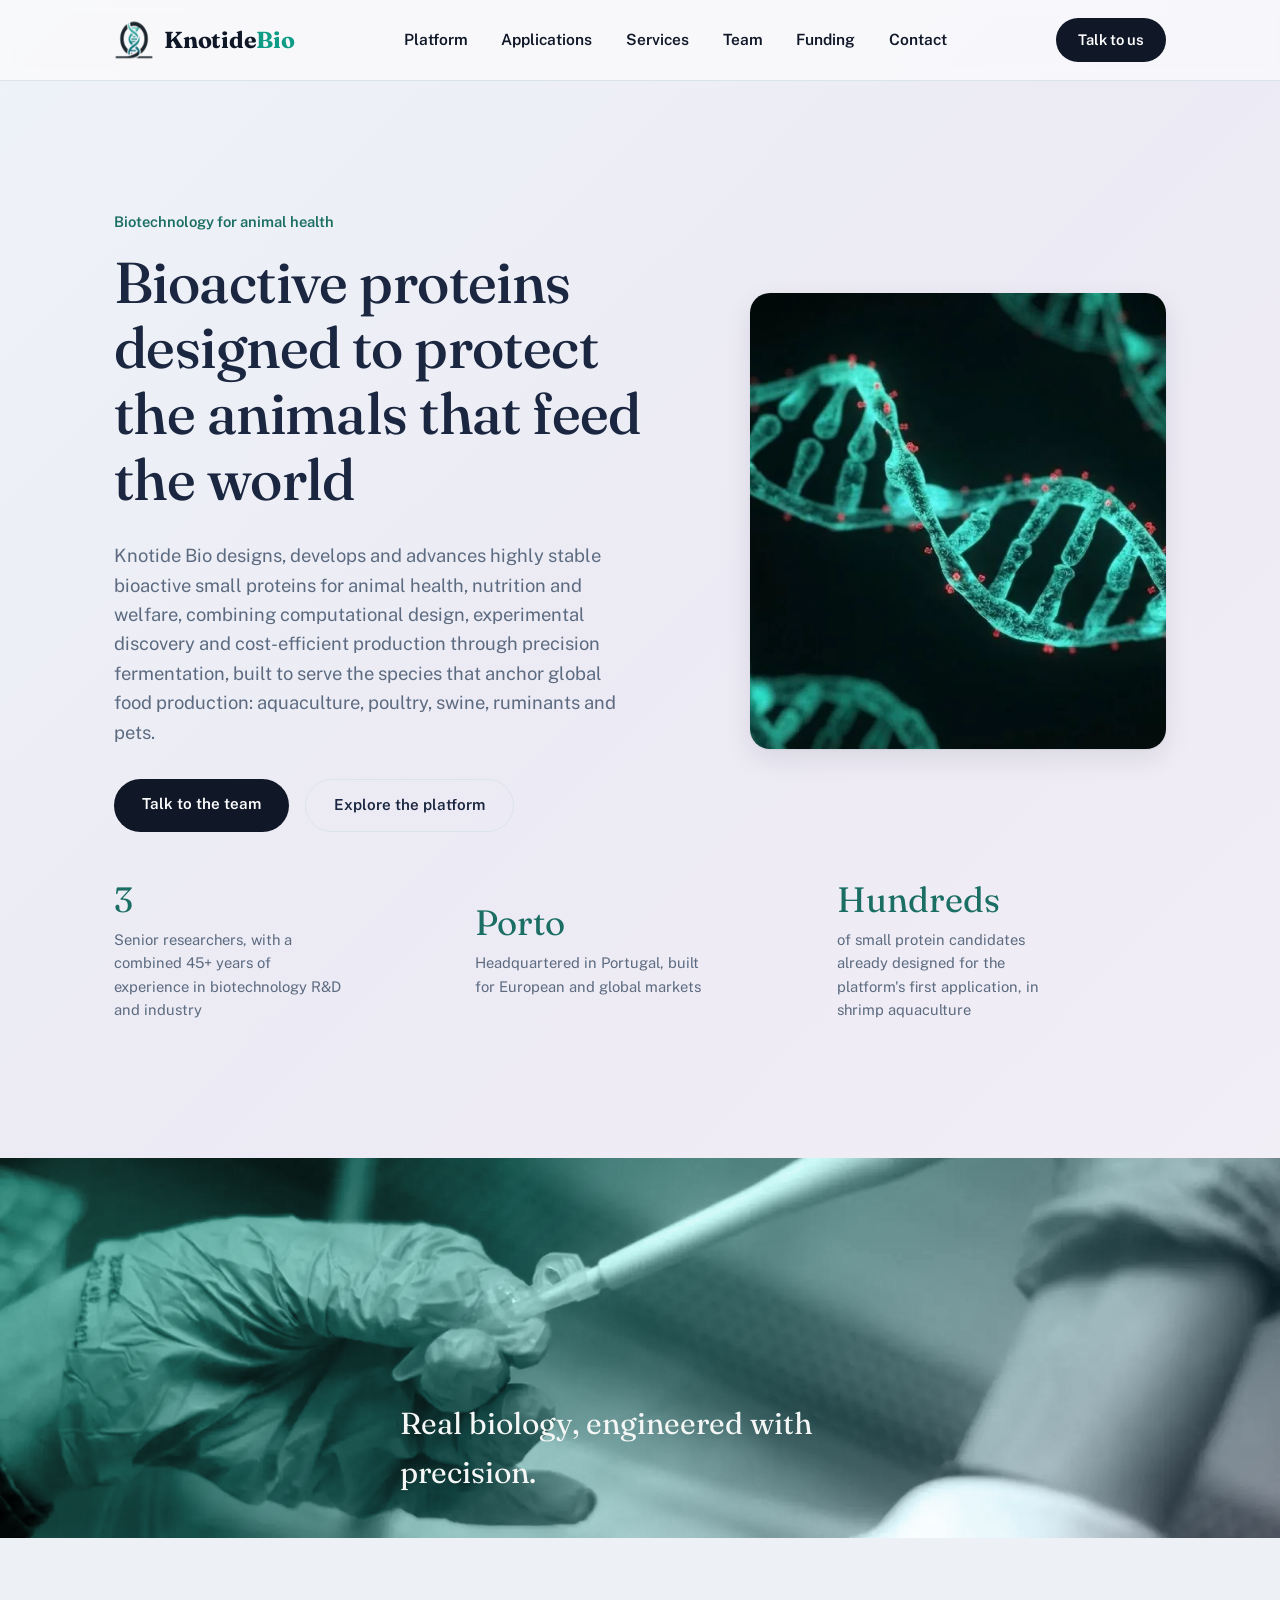
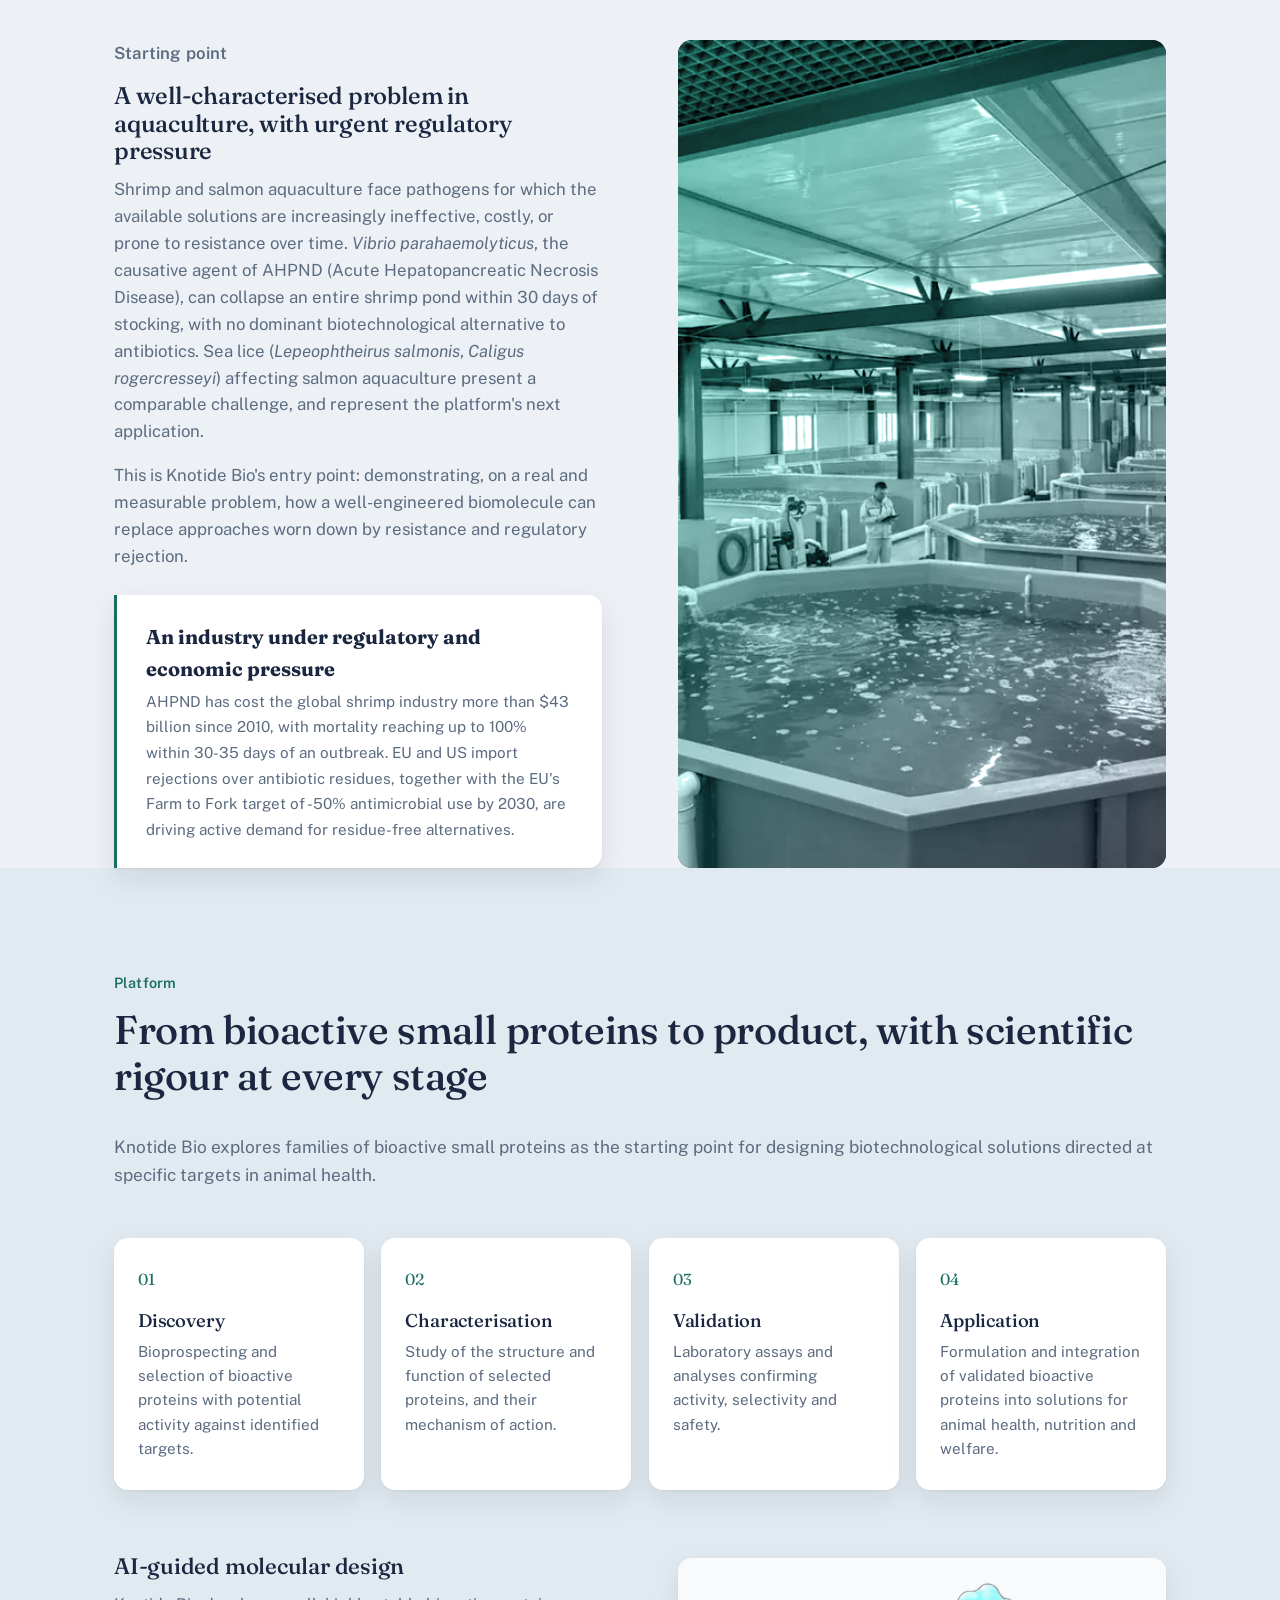
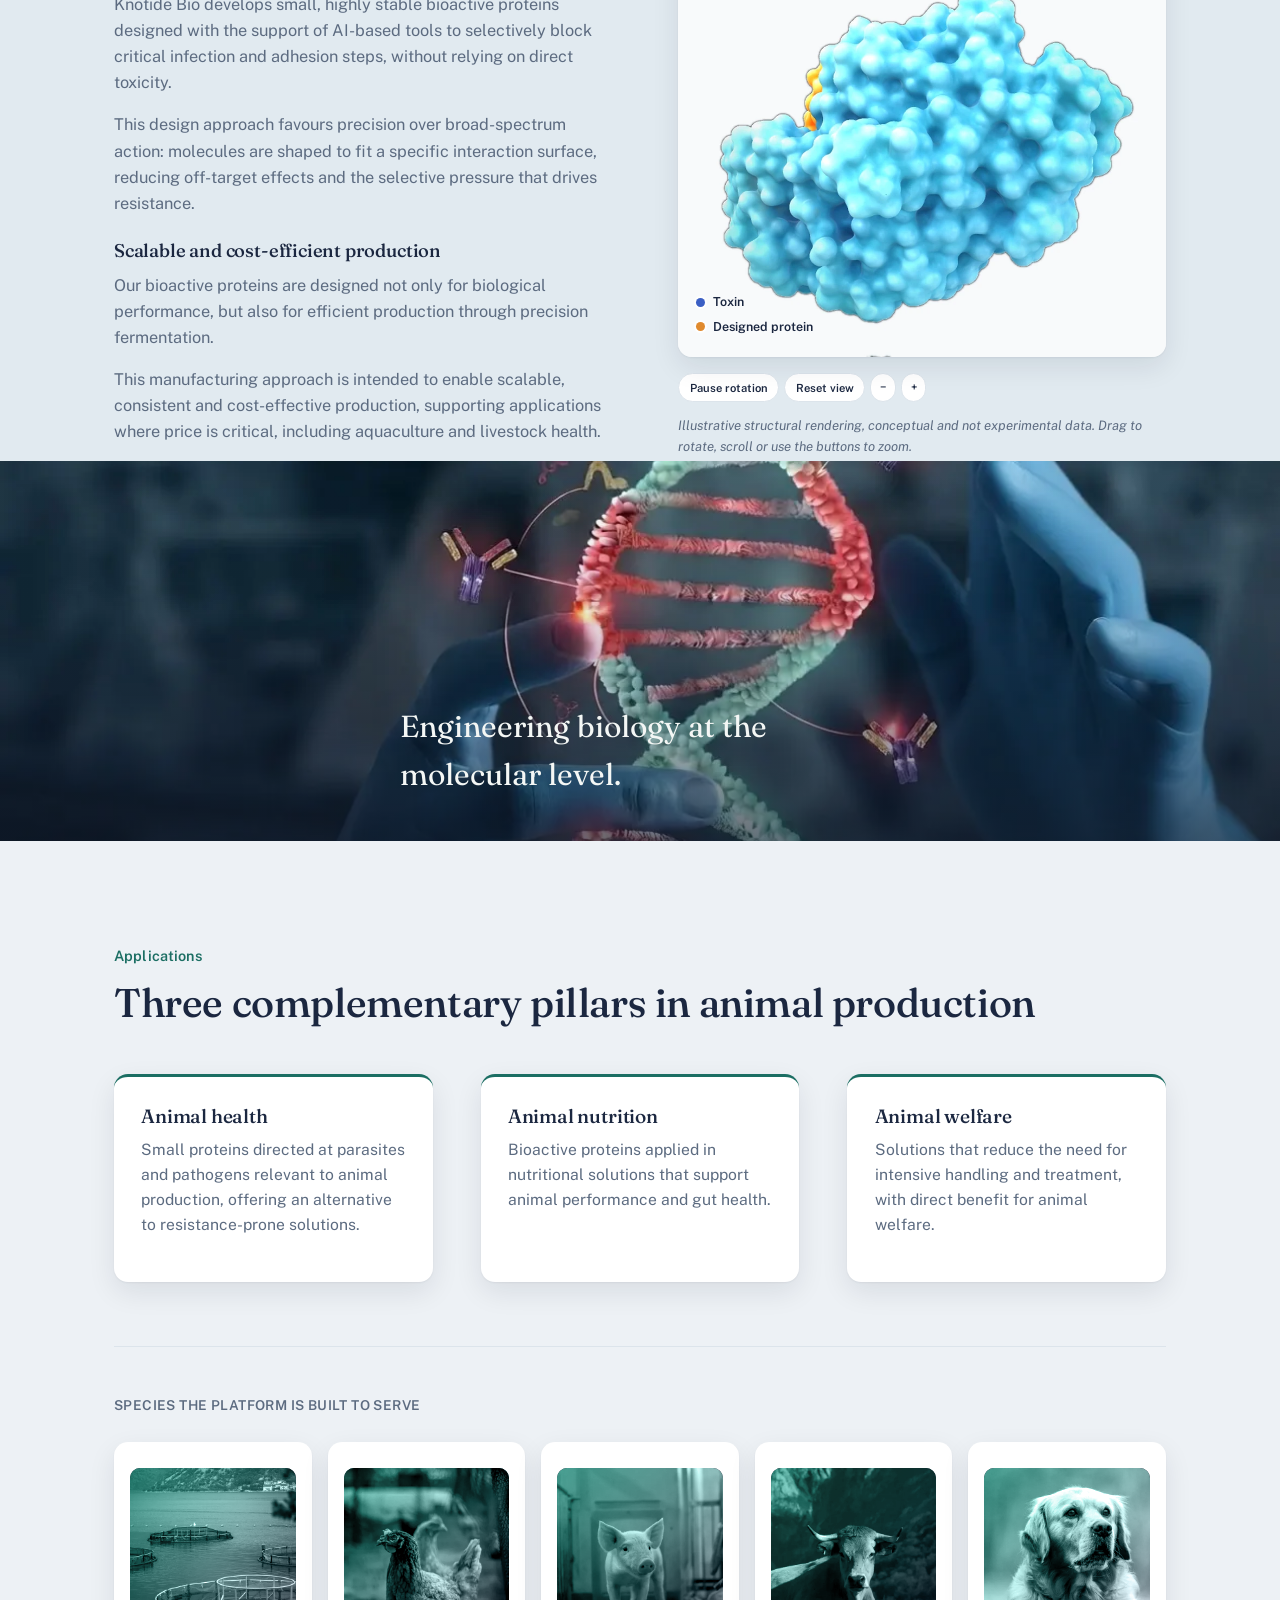
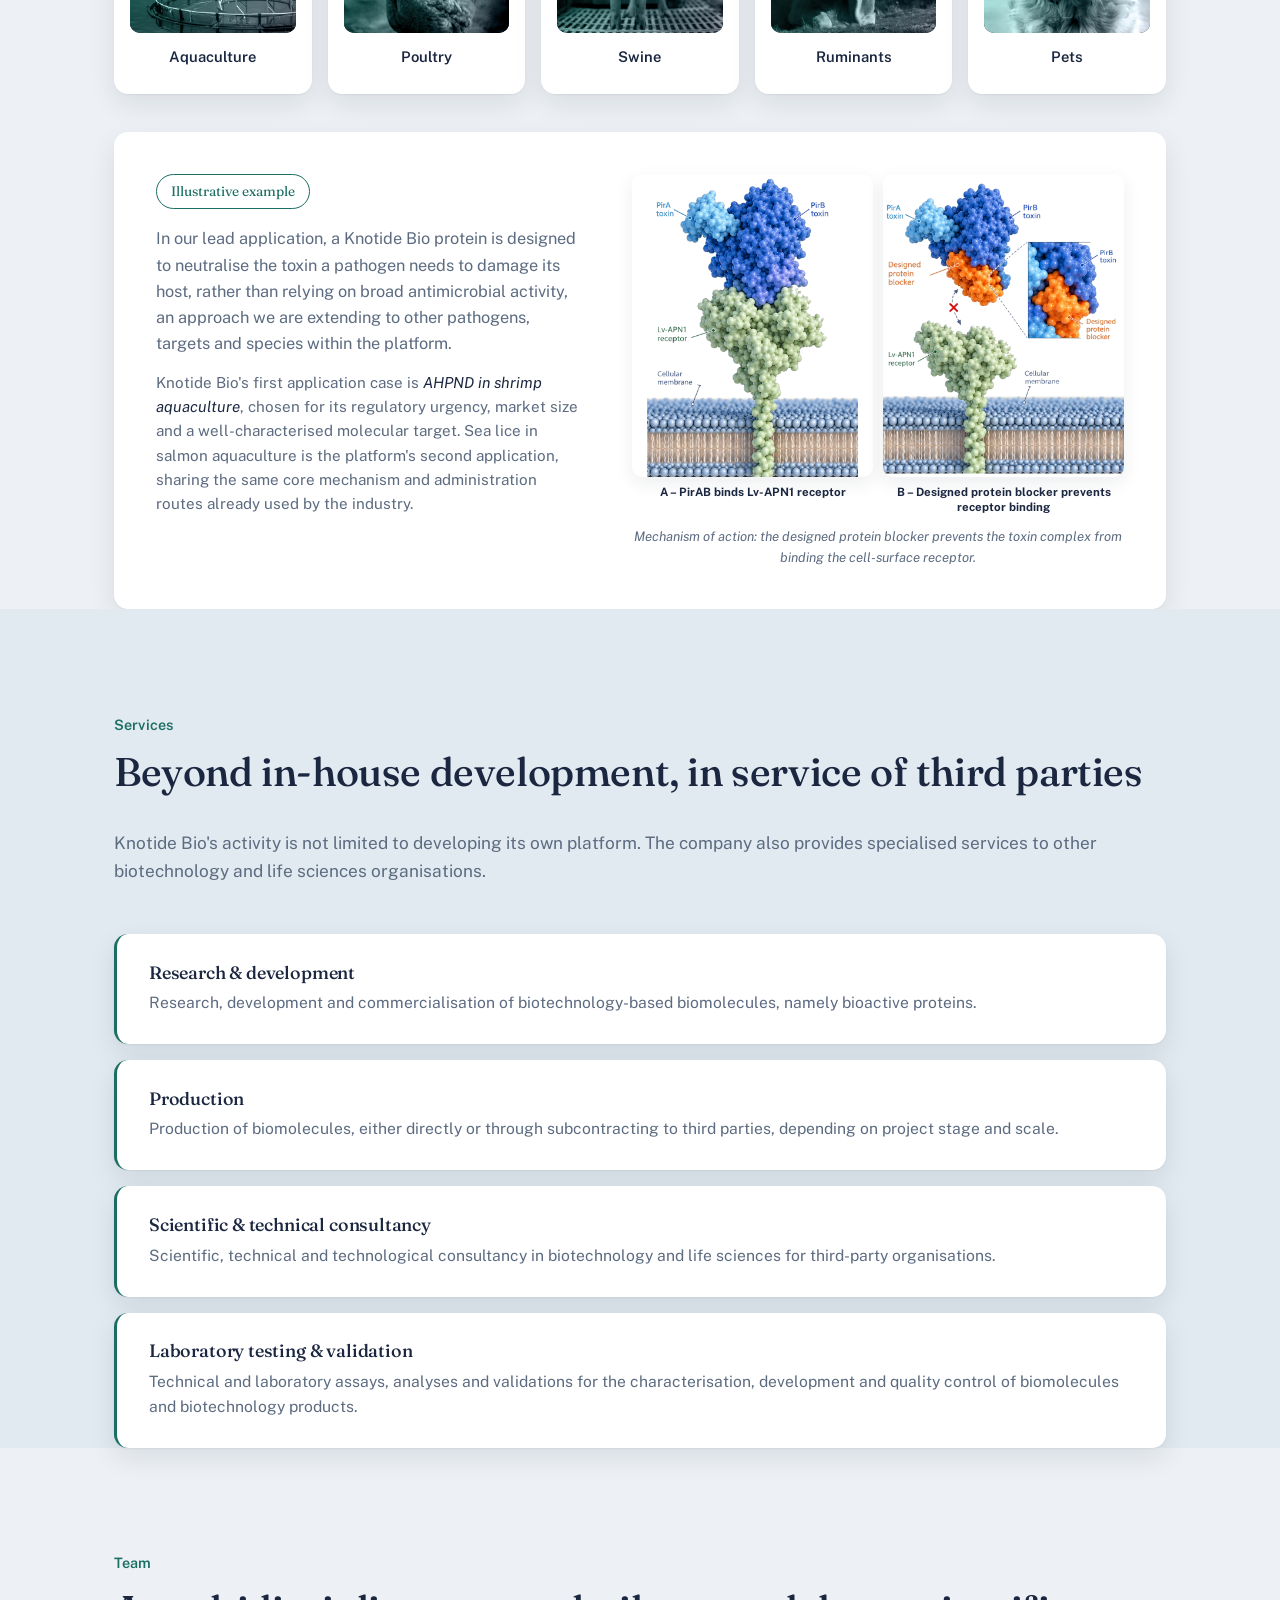
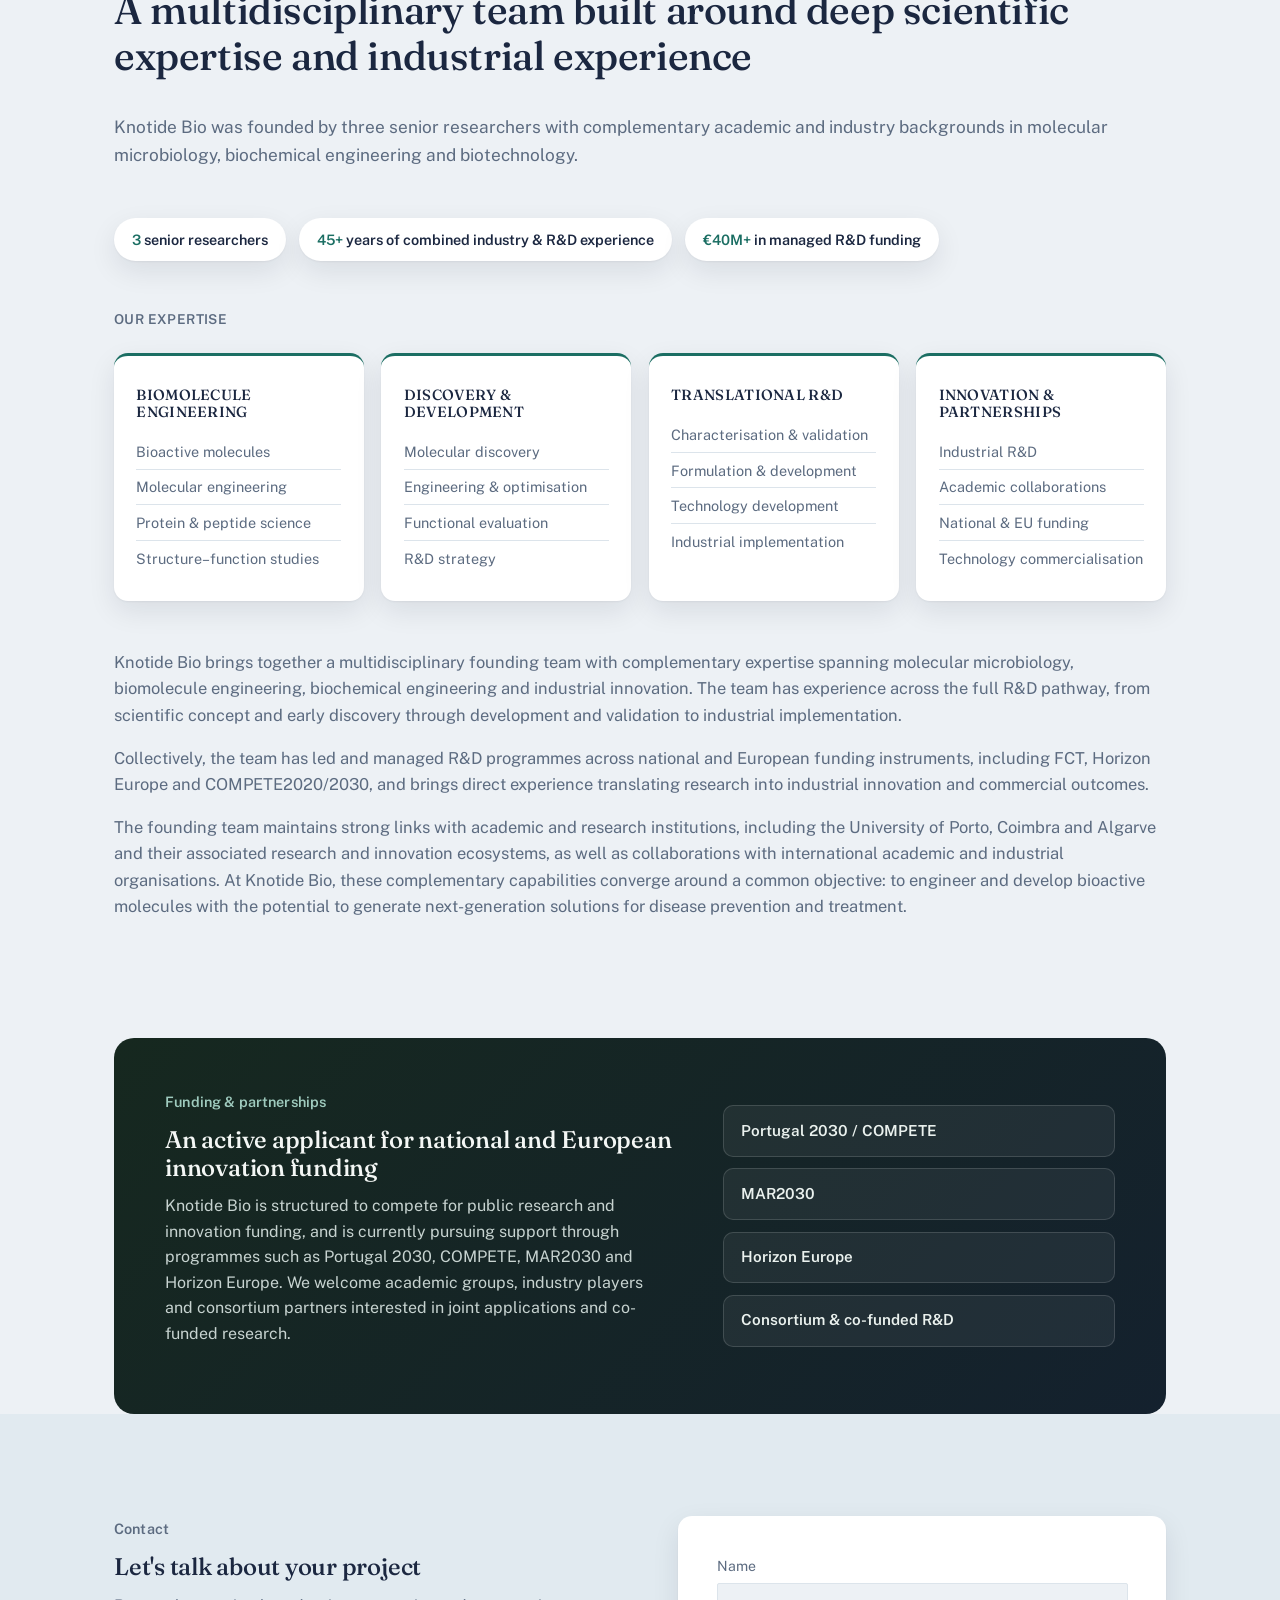
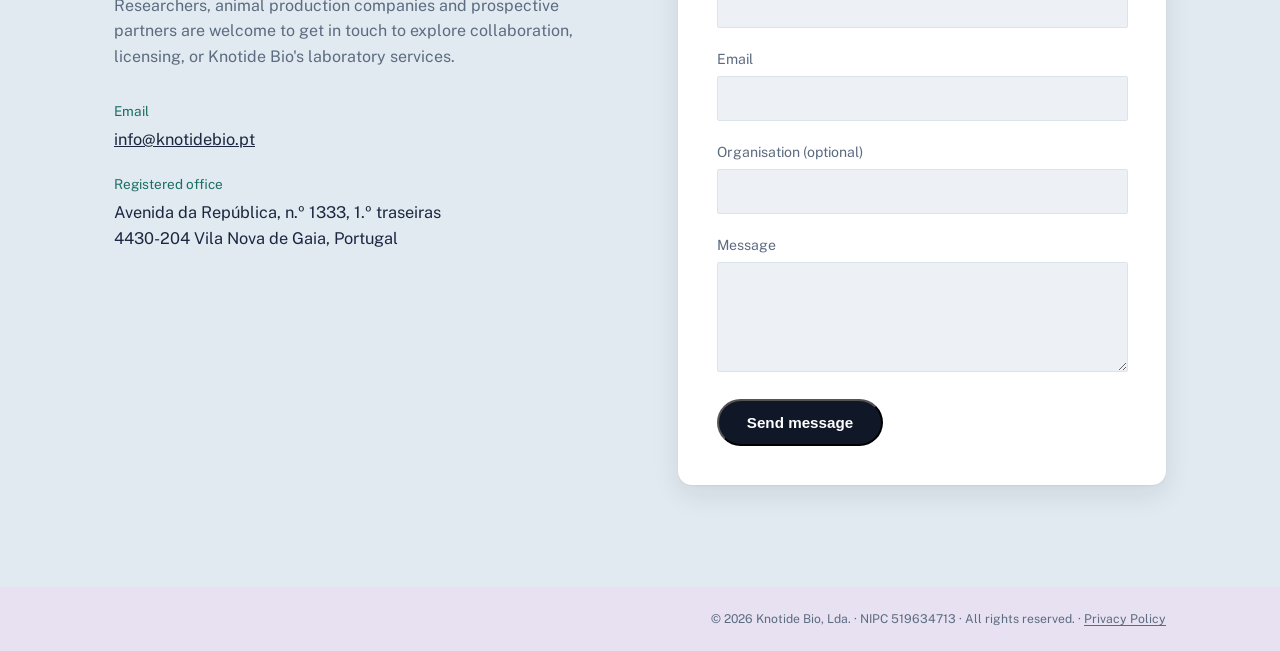
==== index.html @ ab35ab93 "Add files via upload" ====
<!DOCTYPE html>
<html lang="en">
<head>
<meta charset="UTF-8">
<meta name="viewport" content="width=device-width, initial-scale=1.0">
<title>Knotide Bio | Bioactive small proteins for animal health, nutrition and welfare</title>
<meta name="description" content="Knotide Bio designs and develops biotechnology-based bioactive small proteins for animal health, nutrition and welfare, across aquaculture, poultry, swine, ruminants and pets.">
<meta property="og:title" content="Knotide Bio | Bioactive small proteins for animal health">
<meta property="og:description" content="Bioactive small proteins engineered for animal health, nutrition and welfare, across aquaculture, poultry, swine, ruminants and pets.">
<meta property="og:type" content="website">
<meta property="og:image" content="https://osramo-beep.github.io/knotide-site/images/og-image.jpg">
<meta property="og:image:width" content="1200">
<meta property="og:image:height" content="630">
<meta property="og:url" content="https://osramo-beep.github.io/knotide-site/">
<meta name="twitter:card" content="summary_large_image">
<meta name="twitter:title" content="Knotide Bio | Bioactive small proteins for animal health">
<meta name="twitter:description" content="Bioactive small proteins engineered for animal health, nutrition and welfare, across aquaculture, poultry, swine, ruminants and pets.">
<meta name="twitter:image" content="https://osramo-beep.github.io/knotide-site/images/og-image.jpg">
<link rel="preconnect" href="https://fonts.googleapis.com">
<link rel="preconnect" href="https://fonts.gstatic.com" crossorigin>
<link href="https://fonts.googleapis.com/css2?family=Fraunces:opsz,wght@9..144,400;9..144,500;9..144,600&family=Public+Sans:wght@400;500;600;700&display=swap" rel="stylesheet">
<link rel="stylesheet" href="styles.css">
<link rel="icon" type="image/png" href="images/favicon.png">
<script defer src="https://static.cloudflareinsights.com/beacon.min.js" data-cf-beacon='{"token": "SUBSTITUIR_PELO_TEU_TOKEN"}'></script>
</head>
<body>
<div class="side-deco side-deco-left" aria-hidden="true"></div>
<div class="side-deco side-deco-right" aria-hidden="true"></div>

<header>
  <nav class="nav">
    <a href="#" class="logo">
      <img class="logo-icon" src="images/logo-mark.webp" alt="" aria-hidden="true">
      <span class="logo-word">Knotide<span class="logo-accent">Bio</span></span>
    </a>
    <ul class="nav-links" id="navLinks">
      <li><a href="#platform">Platform</a></li>
      <li><a href="#applications">Applications</a></li>
      <li><a href="#services">Services</a></li>
      <li><a href="#team">Team</a></li>
      <li><a href="#funding">Funding</a></li>
      <li><a href="#contact">Contact</a></li>
    </ul>
    <a href="#contact" class="nav-cta">Talk to us</a>
    <button class="nav-toggle" id="navToggle" aria-expanded="false" aria-controls="navLinks">Menu</button>
  </nav>
</header>

<main>

  <!-- HERO -->
  <section class="hero">
    <div class="container">
      <div class="hero-copy">
        <p class="hero-eyebrow">Biotechnology for animal health</p>
        <h1>Bioactive proteins designed to protect the animals that feed the world</h1>
        <p class="hero-sub">Knotide Bio designs, develops and advances highly stable bioactive small proteins for animal health, nutrition and welfare, combining computational design, experimental discovery and cost-efficient production through precision fermentation, built to serve the species that anchor global food production: aquaculture, poultry, swine, ruminants and pets.</p>
        <div class="hero-ctas">
          <a href="#contact" class="btn btn-primary">Talk to the team</a>
          <a href="#platform" class="btn btn-ghost">Explore the platform</a>
        </div>
      </div>
      <div class="hero-art" aria-hidden="true">
        <img src="images/hero-art.webp" alt="">
      </div>
    </div>

    <div class="stats">
      <div class="container">
        <div>
          <div class="stat-num">3</div>
          <div class="stat-label">Senior researchers, with a combined 45+ years of experience in biotechnology R&amp;D and industry</div>
        </div>
        <div>
          <div class="stat-num">Porto</div>
          <div class="stat-label">Headquartered in Portugal, built for European and global markets</div>
        </div>
        <div>
          <div class="stat-num">Hundreds</div>
          <div class="stat-label">of small protein candidates already designed for the platform's first application, in shrimp aquaculture</div>
        </div>
      </div>
    </div>
  </section>

  <!-- PHOTO BAND -->
  <section class="photo-band">
    <div class="photo-duotone">
      <img src="images/researcher-handling-a-sample-in-the-laboratory.webp" alt="Researcher handling a sample in the laboratory" loading="lazy">
    </div>
    <div class="photo-band-caption">
      <div class="container">
        <p>Real biology, engineered with precision.</p>
      </div>
    </div>
  </section>

  <!-- CHALLENGE -->
  <section class="desafio">
    <div class="container desafio-grid">
      <div>
        <p class="section-label">Starting point</p>
        <h2>A well-characterised problem in aquaculture, with urgent regulatory pressure</h2>
        <p>Shrimp and salmon aquaculture face pathogens for which the available solutions are increasingly ineffective, costly, or prone to resistance over time. <em>Vibrio parahaemolyticus</em>, the causative agent of AHPND (Acute Hepatopancreatic Necrosis Disease), can collapse an entire shrimp pond within 30 days of stocking, with no dominant biotechnological alternative to antibiotics. Sea lice (<em>Lepeophtheirus salmonis</em>, <em>Caligus rogercresseyi</em>) affecting salmon aquaculture present a comparable challenge, and represent the platform's next application.</p>
        <p>This is Knotide Bio's entry point: demonstrating, on a real and measurable problem, how a well-engineered biomolecule can replace approaches worn down by resistance and regulatory rejection.</p>
        <div class="callout">
          <strong>An industry under regulatory and economic pressure</strong>
          <span>AHPND has cost the global shrimp industry more than $43 billion since 2010, with mortality reaching up to 100% within 30-35 days of an outbreak. EU and US import rejections over antibiotic residues, together with the EU's Farm to Fork target of -50% antimicrobial use by 2030, are driving active demand for residue-free alternatives.</span>
        </div>
      </div>
      <div class="desafio-photo photo-duotone">
        <img src="images/indoor-shrimp-aquaculture-facility.webp" alt="Indoor shrimp aquaculture facility" loading="lazy">
      </div>
    </div>
  </section>

  <!-- PLATFORM -->
  <section id="platform" class="on-ink">
    <div class="container">
      <div class="section-head">
        <p class="section-label">Platform</p>
        <h2>From bioactive small proteins to product, with scientific rigour at every stage</h2>
        <p class="section-head-desc">Knotide Bio explores families of bioactive small proteins as the starting point for designing biotechnological solutions directed at specific targets in animal health.</p>
      </div>
    </div>
    <div class="container">
      <ol class="pipeline">
        <li>
          <div class="num">01</div>
          <h3>Discovery</h3>
          <p>Bioprospecting and selection of bioactive proteins with potential activity against identified targets.</p>
        </li>
        <li>
          <div class="num">02</div>
          <h3>Characterisation</h3>
          <p>Study of the structure and function of selected proteins, and their mechanism of action.</p>
        </li>
        <li>
          <div class="num">03</div>
          <h3>Validation</h3>
          <p>Laboratory assays and analyses confirming activity, selectivity and safety.</p>
        </li>
        <li>
          <div class="num">04</div>
          <h3>Application</h3>
          <p>Formulation and integration of validated bioactive proteins into solutions for animal health, nutrition and welfare.</p>
        </li>
      </ol>

      <div class="design-split">
        <div class="design-copy">
          <h3>AI-guided molecular design</h3>
          <p>Knotide Bio develops small, highly stable bioactive proteins designed with the support of AI-based tools to selectively block critical infection and adhesion steps, without relying on direct toxicity.</p>
          <p>This design approach favours precision over broad-spectrum action: molecules are shaped to fit a specific interaction surface, reducing off-target effects and the selective pressure that drives resistance.</p>
          <h4>Scalable and cost-efficient production</h4>
          <p>Our bioactive proteins are designed not only for biological performance, but also for efficient production through precision fermentation.</p>
          <p>This manufacturing approach is intended to enable scalable, consistent and cost-effective production, supporting applications where price is critical, including aquaculture and livestock health.</p>
        </div>
        <div class="design-visual">
          <div class="molecule-frame">
            <canvas id="molecule-canvas" aria-label="Interactive rotating 3D model of a designed protein bound to a specific site on a toxin complex" role="img"></canvas>
            <div class="molecule-legend">
              <span><i class="dot dot-toxin"></i>Toxin</span>
              <span><i class="dot dot-peptide"></i>Designed protein</span>
            </div>
          </div>
          <div class="molecule-controls">
            <button type="button" id="molRotateToggle" class="mol-btn" aria-pressed="true">Pause rotation</button>
            <button type="button" id="molReset" class="mol-btn">Reset view</button>
            <button type="button" id="molZoomOut" class="mol-btn mol-btn-icon" aria-label="Zoom out">&minus;</button>
            <button type="button" id="molZoomIn" class="mol-btn mol-btn-icon" aria-label="Zoom in">+</button>
          </div>
          <p class="molecule-caption">Illustrative structural rendering, conceptual and not experimental data. Drag to rotate, scroll or use the buttons to zoom.</p>
        </div>
      </div>
    </div>
  </section>

  <!-- PHOTO BAND: DNA -->
  <section class="photo-band photo-band-light">
    <img src="images/molecular-research-antibody-and-dna-engineering.webp" alt="Molecular research: antibody and DNA engineering" loading="lazy">
    <div class="band-scrim"></div>
    <div class="photo-band-caption">
      <div class="container">
        <p>Engineering biology at the molecular level.</p>
      </div>
    </div>
  </section>

  <!-- APPLICATIONS -->
  <section id="applications">
    <div class="container">
      <div class="section-head">
        <p class="section-label">Applications</p>
        <h2>Three complementary pillars in animal production</h2>
      </div>
      <div class="pilares">
        <div class="pilar">
          <h3>Animal health</h3>
          <p>Small proteins directed at parasites and pathogens relevant to animal production, offering an alternative to resistance-prone solutions.</p>
        </div>
        <div class="pilar">
          <h3>Animal nutrition</h3>
          <p>Bioactive proteins applied in nutritional solutions that support animal performance and gut health.</p>
        </div>
        <div class="pilar">
          <h3>Animal welfare</h3>
          <p>Solutions that reduce the need for intensive handling and treatment, with direct benefit for animal welfare.</p>
        </div>
      </div>

      <div class="species-band">
        <p class="species-label">Species the platform is built to serve</p>
        <div class="species-grid">
          <div class="species-item">
            <div class="species-photo photo-duotone"><img src="images/aquaculture-sea-cages.webp" alt="Aquaculture sea cages" loading="lazy"></div>
            <span>Aquaculture</span>
          </div>
          <div class="species-item">
            <div class="species-photo photo-duotone"><img src="images/poultry-on-a-farm.webp" alt="Poultry on a farm" loading="lazy"></div>
            <span>Poultry</span>
          </div>
          <div class="species-item">
            <div class="species-photo photo-duotone"><img src="images/piglet-on-a-farm.webp" alt="Piglet on a farm" loading="lazy"></div>
            <span>Swine</span>
          </div>
          <div class="species-item">
            <div class="species-photo photo-duotone"><img src="images/cattle-on-pasture.webp" alt="Cattle on pasture" loading="lazy"></div>
            <span>Ruminants</span>
          </div>
          <div class="species-item">
            <div class="species-photo photo-duotone"><img src="images/dog-a-companion-animal.webp" alt="Dog, a companion animal" loading="lazy"></div>
            <span>Pets</span>
          </div>
        </div>
      </div>

      <div class="example-panel">
        <div class="example-copy">
          <span class="foco-tag">Illustrative example</span>
          <p>In our lead application, a Knotide Bio protein is designed to neutralise the toxin a pathogen needs to damage its host, rather than relying on broad antimicrobial activity, an approach we are extending to other pathogens, targets and species within the platform.</p>
          <p class="example-note">Knotide Bio's first application case is <em>AHPND in shrimp aquaculture</em>, chosen for its regulatory urgency, market size and a well-characterised molecular target. Sea lice in salmon aquaculture is the platform's second application, sharing the same core mechanism and administration routes already used by the industry.</p>
        </div>
        <div class="example-figures">
          <div class="example-figures-row">
            <figure class="example-figure-col">
              <img src="images/mechanism-panel-a.webp" alt="Diagram A: the PirA/PirB toxin complex binding the Lv-APN1 receptor at the cell membrane.">
              <figcaption class="example-figure-letter">A &ndash; PirAB binds Lv-APN1 receptor</figcaption>
            </figure>
            <figure class="example-figure-col">
              <img src="images/mechanism-panel-b.webp" alt="Diagram B: the designed protein blocker occupying the PirB binding site, preventing the toxin complex from reaching the Lv-APN1 receptor, with a close-up inset of the blocking interaction.">
              <figcaption class="example-figure-letter">B &ndash; Designed protein blocker prevents receptor binding</figcaption>
            </figure>
          </div>
          <p class="example-figcaption">Mechanism of action: the designed protein blocker prevents the toxin complex from binding the cell-surface receptor.</p>
        </div>
      </div>
    </div>
  </section>

  <!-- SERVICES -->
  <section id="services" class="on-ink">
    <div class="container">
      <div class="section-head">
        <p class="section-label">Services</p>
        <h2>Beyond in-house development, in service of third parties</h2>
        <p class="section-head-desc">Knotide Bio's activity is not limited to developing its own platform. The company also provides specialised services to other biotechnology and life sciences organisations.</p>
      </div>
      <ul class="servicos-lista">
        <li>
          <h3>Research &amp; development</h3>
          <p>Research, development and commercialisation of biotechnology-based biomolecules, namely bioactive proteins.</p>
        </li>
        <li>
          <h3>Production</h3>
          <p>Production of biomolecules, either directly or through subcontracting to third parties, depending on project stage and scale.</p>
        </li>
        <li>
          <h3>Scientific &amp; technical consultancy</h3>
          <p>Scientific, technical and technological consultancy in biotechnology and life sciences for third-party organisations.</p>
        </li>
        <li>
          <h3>Laboratory testing &amp; validation</h3>
          <p>Technical and laboratory assays, analyses and validations for the characterisation, development and quality control of biomolecules and biotechnology products.</p>
        </li>
      </ul>
    </div>
  </section>

  <!-- TEAM -->
  <section id="team">
    <div class="container">
      <div class="section-head">
        <p class="section-label">Team</p>
        <h2>A multidisciplinary team built around deep scientific expertise and industrial experience</h2>
        <p class="section-head-desc">Knotide Bio was founded by three senior researchers with complementary academic and industry backgrounds in molecular microbiology, biochemical engineering and biotechnology.</p>
      </div>

      <div class="team-stats">
        <div class="team-stat"><span>3</span> senior researchers</div>
        <div class="team-stat"><span>45+</span> years of combined industry &amp; R&amp;D experience</div>
        <div class="team-stat"><span>€40M+</span> in managed R&amp;D funding</div>
      </div>

      <div class="expertise-block">
        <p class="expertise-label">Our expertise</p>
        <div class="expertise-grid">
          <div class="expertise-item">
            <h3>Biomolecule engineering</h3>
            <ul>
              <li>Bioactive molecules</li>
              <li>Molecular engineering</li>
              <li>Protein &amp; peptide science</li>
              <li>Structure&ndash;function studies</li>
            </ul>
          </div>
          <div class="expertise-item">
            <h3>Discovery &amp; development</h3>
            <ul>
              <li>Molecular discovery</li>
              <li>Engineering &amp; optimisation</li>
              <li>Functional evaluation</li>
              <li>R&amp;D strategy</li>
            </ul>
          </div>
          <div class="expertise-item">
            <h3>Translational R&amp;D</h3>
            <ul>
              <li>Characterisation &amp; validation</li>
              <li>Formulation &amp; development</li>
              <li>Technology development</li>
              <li>Industrial implementation</li>
            </ul>
          </div>
          <div class="expertise-item">
            <h3>Innovation &amp; partnerships</h3>
            <ul>
              <li>Industrial R&amp;D</li>
              <li>Academic collaborations</li>
              <li>National &amp; EU funding</li>
              <li>Technology commercialisation</li>
            </ul>
          </div>
        </div>
      </div>

      <div class="team-copy">
        <p>Knotide Bio brings together a multidisciplinary founding team with complementary expertise spanning molecular microbiology, biomolecule engineering, biochemical engineering and industrial innovation. The team has experience across the full R&amp;D pathway, from scientific concept and early discovery through development and validation to industrial implementation.</p>
        <p>Collectively, the team has led and managed R&amp;D programmes across national and European funding instruments, including FCT, Horizon Europe and COMPETE2020/2030, and brings direct experience translating research into industrial innovation and commercial outcomes.</p>
        <p>The founding team maintains strong links with academic and research institutions, including the University of Porto, Coimbra and Algarve and their associated research and innovation ecosystems, as well as collaborations with international academic and industrial organisations. At Knotide Bio, these complementary capabilities converge around a common objective: to engineer and develop bioactive molecules with the potential to generate next-generation solutions for disease prevention and treatment.</p>
      </div>
    </div>
  </section>

  <!-- FUNDING & PARTNERSHIPS -->
  <section id="funding">
    <div class="container">
      <div class="funding-panel">
        <div class="funding-copy">
          <p class="section-label">Funding &amp; partnerships</p>
          <h2>An active applicant for national and European innovation funding</h2>
          <p>Knotide Bio is structured to compete for public research and innovation funding, and is currently pursuing support through programmes such as Portugal 2030, COMPETE, MAR2030 and Horizon Europe. We welcome academic groups, industry players and consortium partners interested in joint applications and co-funded research.</p>
        </div>
        <ul class="funding-list">
          <li>Portugal 2030 / COMPETE</li>
          <li>MAR2030</li>
          <li>Horizon Europe</li>
          <li>Consortium &amp; co-funded R&amp;D</li>
        </ul>
      </div>
    </div>
  </section>

  <!-- CONTACT -->
  <section id="contact" class="on-ink">
    <div class="container">
      <div class="contacto-info">
        <p class="section-label">Contact</p>
        <h2>Let's talk about your project</h2>
        <p>Researchers, animal production companies and prospective partners are welcome to get in touch to explore collaboration, licensing, or Knotide Bio's laboratory services.</p>
        <dl class="contacto-detail">
          <dt>Email</dt>
          <dd><a href="mailto:info@knotidebio.pt">info@knotidebio.pt</a></dd>
          <dt>Registered office</dt>
          <dd>Avenida da República, n.º 1333, 1.º traseiras<br>4430-204 Vila Nova de Gaia, Portugal</dd>
        </dl>
      </div>
      <div>
        <form id="contactForm" class="contact-form" action="https://formspree.io/f/mwlpokjq" method="POST">
          <div class="form-field">
            <label for="nome">Name</label>
            <input type="text" id="nome" name="name" required>
          </div>
          <div class="form-field">
            <label for="email">Email</label>
            <input type="email" id="email" name="email" required>
          </div>
          <div class="form-field">
            <label for="organizacao">Organisation (optional)</label>
            <input type="text" id="organizacao" name="organisation">
          </div>
          <div class="form-field">
            <label for="mensagem">Message</label>
            <textarea id="mensagem" name="message" required></textarea>
          </div>
          <button type="submit" class="btn btn-primary">Send message</button>
        </form>
      </div>
    </div>
  </section>

</main>

<footer>
  <div class="container">
    <span class="footer-copy">© <span id="year"></span> Knotide Bio, Lda. · NIPC 519634713 · All rights reserved. · <a href="privacy.html" class="footer-link">Privacy Policy</a></span>
  </div>
</footer>

<script src="molecule-viewer.js"></script>
<script src="script.js"></script>
</body>
</html>
---- styles.css ----
/* ============================================================
   Knotide Bio — stylesheet
   Palette: soft pastel blue/lavender, navy text and buttons,
   deep teal used only as a small accent. Typography: Fraunces
   (display) + Public Sans (text/UI).
   ============================================================ */

:root {
  --ink:        #1B2740;   /* deep navy — headings, primary text */
  --ink-deep:   #101828;   /* near-black navy — buttons */
  --ink-soft:   #2A3A57;
  --paper:      #EDF1F5;   /* base — light cool grey, more contrast against white cards */
  --paper-dim:  #E1EAF0;   /* pale blue tint */
  --paper-mint: #E7E1F1;   /* pale lavender tint */
  --card:       #FFFFFF;
  --accent:     #1B6E63;   /* teal — small accents/labels only */
  --accent-bright: #0F9C86; /* vivid teal — logo, nav highlights */
  --accent-dark:#134F47;
  --mint:       #9FCBBE;
  --slate:      #5C6B80;
  --slate-on-ink: #5C6B80;
  --line:       #DCE4EB;
  --line-on-ink: #DCE4EB;
  --shadow: 0 1px 2px rgba(16,24,40,0.05), 0 10px 28px rgba(16,24,40,0.09);

  --font-display: "Fraunces", Georgia, serif;
  --font-body: "Public Sans", -apple-system, BlinkMacSystemFont, "Segoe UI", sans-serif;

  --max-w: 1180px;
  --gutter: clamp(24px, 5vw, 64px);
}

* { box-sizing: border-box; }
html { scroll-behavior: smooth; }

@media (prefers-reduced-motion: reduce) {
  html { scroll-behavior: auto; }
  * { animation-duration: 0.001ms !important; animation-iteration-count: 1 !important; transition-duration: 0.001ms !important; }
}

body {
  margin: 0;
  font-family: var(--font-body);
  background: var(--paper);
  color: var(--ink);
  font-size: 16px;
  line-height: 1.6;
  -webkit-font-smoothing: antialiased;
}

h1, h2, h3, h4 {
  font-family: var(--font-display);
  font-weight: 500;
  line-height: 1.14;
  margin: 0 0 0.5em;
  letter-spacing: -0.01em;
  color: var(--ink);
}

p { margin: 0 0 1em; max-width: 62ch; text-align: left; }
a { color: inherit; }

.container {
  max-width: var(--max-w);
  margin: 0 auto;
  padding: 0 var(--gutter);
}

section { padding-top: clamp(64px, 8vw, 104px); padding-bottom: 0; }
section:last-of-type { padding-bottom: clamp(64px, 8vw, 104px); }

.section-label {
  display: inline-block;
  font-size: 0.9rem;
  color: var(--accent);
  font-weight: 600;
  margin-bottom: 0.9em;
  letter-spacing: 0.01em;
}

.section-head {
  margin-bottom: 3rem;
}
.section-head h2 { font-size: clamp(1.7rem, 3.2vw, 2.5rem); margin: 0 0 0.9em; }
.section-head-desc { color: var(--slate); font-size: 1.08rem; margin: 0; max-width: none; }

.on-ink {
  background: var(--paper-dim);
}
.on-ink-soft { background: var(--paper-mint); }

/* ---------- Header ---------- */
header {
  position: fixed;
  top: 0; left: 0; right: 0;
  z-index: 100;
  background: rgba(249, 250, 252, 0.85);
  backdrop-filter: blur(6px);
  border-bottom: 1px solid var(--line);
}
.nav {
  display: flex;
  align-items: center;
  justify-content: space-between;
  padding: 18px var(--gutter);
  max-width: var(--max-w);
  margin: 0 auto;
}
.logo {
  display: flex;
  align-items: center;
  gap: 10px;
  font-family: var(--font-display);
  font-size: 1.45rem;
  font-weight: 700;
  color: var(--ink-deep);
  text-decoration: none;
  letter-spacing: -0.01em;
  perspective: 300px;
}
.logo-icon {
  width: 40px; height: 40px; flex-shrink: 0; object-fit: contain;
  transform: rotateY(0deg) scale(1);
  animation: logoEntrance 1.3s cubic-bezier(0.22, 1, 0.36, 1);
  transition: transform 0.7s ease;
}
.logo:hover .logo-icon { transform: rotateY(360deg); }
@keyframes logoEntrance {
  0%   { opacity: 0; transform: rotateY(-110deg) scale(0.8); }
  55%  { opacity: 1; }
  100% { opacity: 1; transform: rotateY(0deg) scale(1); }
}
@media (prefers-reduced-motion: reduce) {
  .logo-icon { animation: none; transition: none; }
}
.logo-accent { color: var(--accent-bright); }

.nav-links {
  display: flex;
  gap: 2.1rem;
  list-style: none;
  margin: 0; padding: 0;
}
.nav-links a {
  color: var(--ink-deep);
  font-weight: 600;
  text-decoration: none;
  font-size: 0.97rem;
  transition: color 0.15s ease;
}
.nav-links a:hover { color: var(--accent-bright); }

.nav-cta {
  background: var(--ink-deep);
  color: #fff;
  padding: 10px 22px;
  border-radius: 100px;
  text-decoration: none;
  font-size: 0.92rem;
  font-weight: 600;
  transition: background 0.15s ease;
}
.nav-cta:hover { background: var(--ink-soft); }

.nav-toggle { display: none; }

/* ---------- Hero ---------- */
.hero {
  background: linear-gradient(135deg, #EEF3F8 0%, #ECEAF4 55%, #F2EEF6 100%);
  padding-top: clamp(150px, 20vw, 210px);
  padding-bottom: clamp(64px, 10vw, 96px);
  position: relative;
  overflow: hidden;
}
.hero .container {
  display: grid;
  grid-template-columns: 1.15fr 0.85fr;
  gap: clamp(32px, 6vw, 72px);
  align-items: center;
}
.hero-eyebrow {
  font-size: 0.92rem;
  color: var(--accent);
  font-weight: 600;
  margin-bottom: 1.1em;
}
.hero h1 {
  font-size: clamp(2.3rem, 4.6vw, 3.6rem);
  color: var(--ink);
  max-width: 16ch;
}
.hero-sub {
  color: var(--slate);
  font-size: 1.15rem;
  max-width: 46ch;
  margin-bottom: 2rem;
}
.hero-ctas { display: flex; gap: 1rem; flex-wrap: wrap; }

.btn {
  display: inline-block;
  padding: 13px 28px;
  border-radius: 100px;
  text-decoration: none;
  font-size: 0.95rem;
  font-weight: 600;
  transition: transform 0.15s ease, background 0.15s ease, border-color 0.15s ease;
}
.btn-primary { background: var(--ink-deep); color: #fff; }
.btn-primary:hover { background: var(--ink-soft); }
.btn-ghost {
  background: transparent;
  color: var(--ink);
  border: 1px solid var(--line);
}
.btn-ghost:hover { border-color: var(--ink); }

.hero-art { position: relative; }
.hero-art img {
  width: 100%;
  aspect-ratio: 701 / 768;
  object-fit: cover;
  display: block;
  border-radius: 20px;
  box-shadow: var(--shadow);
}


/* ---------- Stats band ---------- */
.stats {
  padding: 40px 0;
}
.stats .container {
  display: grid;
  grid-template-columns: repeat(3, 1fr);
  gap: 2rem;
}
.stat-num {
  font-family: var(--font-display);
  font-size: clamp(1.6rem, 3vw, 2.2rem);
  color: var(--accent);
}
.stat-label { color: var(--slate); font-size: 0.92rem; max-width: 26ch; }

/* ---------- Challenge ---------- */
.desafio .container {
  display: grid;
  grid-template-columns: 1fr 1fr;
  gap: clamp(32px, 6vw, 80px);
  align-items: stretch;
}
.desafio p { color: var(--slate); font-size: 1.05rem; }
.desafio-photo {
  border-radius: 14px;
  min-height: 260px;
}
.callout {
  border-left: 3px solid var(--accent);
  background: var(--card);
  box-shadow: var(--shadow);
  border-radius: 0 14px 14px 0;
  padding: 1.6rem 1.8rem;
  margin-top: 1.6rem;
}
.callout strong { display: block; font-family: var(--font-display); font-size: 1.25rem; margin-bottom: 0.2em; color: var(--ink); }
.callout span { color: var(--slate); font-size: 0.95rem; }

/* ---------- Photo treatment ---------- */
.photo-duotone {
  position: relative;
  overflow: hidden;
  background: var(--ink);
}
.photo-duotone img {
  width: 100%;
  height: 100%;
  display: block;
  object-fit: cover;
  filter: grayscale(1) contrast(1.08) brightness(1.03);
}
.photo-duotone::after {
  content: "";
  position: absolute;
  inset: 0;
  background: linear-gradient(135deg, rgba(15,156,134,0.62), rgba(19,28,43,0.72));
  mix-blend-mode: color;
}

.photo-band {
  position: relative;
  height: clamp(220px, 32vw, 380px);
  padding: 0;
}
.photo-band .photo-duotone { position: absolute; inset: 0; }
.photo-band-light { overflow: hidden; }
.photo-band-light img {
  position: absolute;
  inset: 0;
  width: 100%;
  height: 100%;
  object-fit: cover;
  display: block;
}
.band-scrim {
  position: absolute;
  inset: 0;
  background: linear-gradient(to top, rgba(16,24,40,0.62) 0%, rgba(16,24,40,0.08) 60%, transparent 100%);
}
.photo-band-caption {
  position: absolute;
  inset: 0;
  display: flex;
  align-items: flex-end;
  padding-bottom: clamp(1.4rem, 4vw, 2.6rem);
}
.photo-band-caption p {
  color: #F4F7F5;
  font-family: var(--font-display);
  font-size: clamp(1.3rem, 3vw, 1.9rem);
  margin: 0;
  max-width: 24ch;
}

/* ---------- Pipeline (real sequence — numbering is justified) ---------- */
.pipeline {
  list-style: none;
  margin: 0; padding: 0;
  display: grid;
  grid-template-columns: repeat(4, 1fr);
  gap: 1.1rem;
}
.pipeline li {
  background: var(--card);
  box-shadow: var(--shadow);
  border-radius: 14px;
  padding: 1.8rem 1.5rem;
}
.pipeline .num {
  font-family: var(--font-display);
  color: var(--accent);
  font-size: 1rem;
  margin-bottom: 1.2em;
}
.pipeline h3 { font-size: 1.15rem; margin-bottom: 0.4em; }
.pipeline p { color: var(--slate); font-size: 0.95rem; margin: 0; }

/* ---------- AI-guided design (within Platform section) ---------- */
.design-split {
  margin-top: 4rem;
  display: grid;
  grid-template-columns: 1fr 1fr;
  gap: clamp(32px, 6vw, 80px);
  align-items: center;
}
.design-visual { max-width: 560px; margin: 0 auto; width: 100%; }
.design-copy h3 { font-size: 1.4rem; }
.design-copy h4 { font-size: 1.15rem; margin-top: 1.6rem; }
.design-copy p { color: var(--slate); font-size: 1.02rem; }

.molecule-frame {
  background: #F6F7F9;
  box-shadow: var(--shadow);
  border-radius: 14px;
  aspect-ratio: 900 / 737;
  overflow: hidden;
  position: relative;
  cursor: grab;
}
.molecule-frame:active { cursor: grabbing; }
#molecule-canvas { width: 100%; height: 100%; display: block; touch-action: none; }
.molecule-legend {
  position: absolute;
  left: 14px;
  bottom: 14px;
  display: flex;
  flex-direction: column;
  gap: 0.3rem;
  border-radius: 10px;
  padding: 0.4rem 0.2rem;
  font-size: 0.78rem;
  font-weight: 600;
  color: var(--ink);
  text-shadow: 0 0 5px rgba(255,255,255,0.9), 0 0 9px rgba(255,255,255,0.85);
  pointer-events: none;
}
.molecule-legend span { display: flex; align-items: center; gap: 0.5rem; }
.molecule-legend .dot { width: 9px; height: 9px; border-radius: 50%; display: inline-block; flex-shrink: 0; box-shadow: 0 0 0 2px rgba(255,255,255,0.85); }
.dot-toxin { background: #3B5FC4; }
.dot-peptide { background: #E08A2E; }
.dot-receptor { background: #9DBBA0; }
.dot-membrane { background: #6B7280; }

.block-indicator {
  position: absolute;
  left: 50%;
  top: 51%;
  transform: translate(-50%, -50%);
  display: flex;
  flex-direction: column;
  align-items: center;
  z-index: 2;
}
.block-x {
  color: #E23B3B;
  font-size: 1.7rem;
  font-weight: 800;
  line-height: 1;
  text-shadow: 0 0 8px rgba(0,0,0,0.55);
}
.block-arrow {
  width: 2px;
  height: 38px;
  margin-top: 3px;
  background: repeating-linear-gradient(to bottom, rgba(60,70,90,0.65) 0 5px, transparent 5px 10px);
  position: relative;
}
.block-arrow::after {
  content: "";
  position: absolute;
  bottom: -2px;
  left: 50%;
  transform: translateX(-50%);
  border-left: 5px solid transparent;
  border-right: 5px solid transparent;
  border-top: 7px solid rgba(60,70,90,0.65);
}

.molecule-controls {
  display: flex;
  flex-wrap: wrap;
  gap: 0.32rem;
  margin-top: 1rem;
}
.mol-btn {
  font-family: var(--font-body);
  font-size: 0.7rem;
  font-weight: 600;
  color: var(--ink);
  background: var(--card);
  border: 1px solid var(--line);
  border-radius: 100px;
  padding: 0.4rem 0.65rem;
  cursor: pointer;
  transition: border-color 0.15s ease, color 0.15s ease;
}
.mol-btn:hover { border-color: var(--accent); color: var(--accent-dark); }
.mol-btn[aria-pressed="false"] { color: var(--accent); border-color: var(--accent); }
.mol-btn-icon { padding: 0.4rem 0.55rem; line-height: 1; }

.molecule-caption {
  margin: 0.8rem 0 0;
  font-size: 0.82rem;
  color: var(--slate);
  font-style: italic;
  max-width: none;
}

/* ---------- Applications (three pillars — no numbering) ---------- */
.pilares {
  display: grid;
  grid-template-columns: repeat(3, 1fr);
  gap: clamp(24px, 4vw, 48px);
}
.pilar {
  background: var(--card);
  box-shadow: var(--shadow);
  border-radius: 14px;
  padding: 1.8rem 1.7rem;
  border-top: 3px solid var(--accent);
}
.pilar h3 { font-size: 1.2rem; }
.pilar p { color: var(--slate); font-size: 0.98rem; }

.foco-inicial {
  margin-top: 4rem;
  padding: 2.2rem clamp(1.6rem, 4vw, 2.8rem);
  background: var(--card);
  box-shadow: var(--shadow);
  border-radius: 14px;
  display: grid;
  grid-template-columns: auto 1fr;
  gap: 1.8rem;
  align-items: center;
}
.foco-tag {
  font-family: var(--font-display);
  font-size: 0.85rem;
  color: var(--accent);
  border: 1px solid var(--accent);
  padding: 6px 14px;
  border-radius: 100px;
  white-space: nowrap;
}
.foco-inicial p { margin: 0; color: var(--slate); font-size: 1rem; }
.foco-inicial em { color: var(--ink); font-style: italic; }

/* ---------- Species band ---------- */
.species-band {
  margin-top: 4rem;
  padding-top: 3rem;
  border-top: 1px solid var(--line);
}
.species-label {
  font-size: 0.85rem;
  color: var(--slate);
  font-weight: 600;
  letter-spacing: 0.03em;
  text-transform: uppercase;
  margin-bottom: 1.6rem;
}
.species-grid {
  display: grid;
  grid-template-columns: repeat(5, 1fr);
  gap: 1rem;
}
.species-item {
  background: var(--card);
  box-shadow: var(--shadow);
  border-radius: 14px;
  padding: 1.6rem 1rem;
  display: flex;
  flex-direction: column;
  align-items: center;
  gap: 0.7rem;
  text-align: center;
}
.species-item span {
  font-size: 0.92rem;
  font-weight: 600;
  color: var(--ink);
}
.species-icon {
  width: 38px;
  height: 38px;
  color: var(--accent);
  fill: none;
  stroke: currentColor;
  stroke-width: 2;
  stroke-linecap: round;
  stroke-linejoin: round;
}
.species-icon.paw { fill: currentColor; stroke: none; color: var(--accent); }
.species-photo {
  width: 100%;
  aspect-ratio: 1 / 1;
  border-radius: 10px;
}

/* ---------- Example in practice ---------- */
.example-panel {
  margin-top: 2.4rem;
  background: var(--card);
  box-shadow: var(--shadow);
  border-radius: 14px;
  padding: clamp(1.8rem, 4vw, 2.6rem);
}
.example-copy p { color: var(--slate); font-size: 1.02rem; margin-bottom: 0.9em; max-width: none; }
.example-copy p:last-child { margin-bottom: 0; }
.example-note { font-size: 0.95rem !important; color: var(--slate); }
.example-note em { color: var(--ink); font-style: italic; }
.example-copy .foco-tag { margin-bottom: 1rem; display: inline-block; }
.example-panel {
  display: grid;
  grid-template-columns: 1fr 1.15fr;
  gap: clamp(28px, 4vw, 48px);
  align-items: start;
}
.example-figures-row {
  display: grid;
  grid-template-columns: 1fr 1fr;
  gap: 10px;
}
.example-figure-col { margin: 0; }
.example-figure-col img {
  width: 100%;
  display: block;
  border-radius: 10px;
  box-shadow: 0 6px 18px rgba(27,39,64,0.08);
}
.example-figure-letter {
  text-align: center;
  font-weight: 700;
  color: var(--ink);
  margin-top: 0.5rem;
  font-size: 0.72rem;
  line-height: 1.3;
}
.example-figcaption {
  font-size: 0.82rem;
  color: var(--slate);
  font-style: italic;
  max-width: none;
  margin: 0.7rem 0 0;
  text-align: center;
}
@media (max-width: 900px) {
  .example-panel { grid-template-columns: 1fr; }
  .example-figures { max-width: 480px; margin: 0 auto; }
}
@media (max-width: 560px) {
  .example-figures-row { grid-template-columns: 1fr; }
  .molecule-controls { flex-wrap: nowrap; gap: 0.35rem; }
  .mol-btn { font-size: 0.72rem; padding: 0.4rem 0.6rem; white-space: nowrap; }
  .mol-btn-icon { padding: 0.4rem 0.55rem; }
  .molecule-caption { font-size: 0.72rem; background: none; border: none; padding: 0; }
}

/* ---------- Funding & partnerships ---------- */
.funding-panel {
  background: linear-gradient(135deg, #16281F 0%, #14212E 100%);
  border-radius: 20px;
  padding: clamp(2rem, 5vw, 3.2rem);
  display: grid;
  grid-template-columns: 1.3fr 1fr;
  gap: clamp(1.6rem, 4vw, 3rem);
  align-items: center;
}
.funding-copy .section-label { color: var(--mint); }
.funding-copy h2, .funding-copy p { color: #F4F7F5; }
.funding-copy p { color: #C7D3D0; max-width: 52ch; }
.funding-list {
  list-style: none;
  margin: 0; padding: 0;
  display: grid;
  gap: 0.7rem;
}
.funding-list li {
  background: rgba(255,255,255,0.06);
  border: 1px solid rgba(255,255,255,0.14);
  color: #EAF1EE;
  font-size: 0.95rem;
  font-weight: 600;
  padding: 0.8rem 1.1rem;
  border-radius: 10px;
}

/* ---------- Services (vertical white cards) ---------- */
.servicos-lista {
  list-style: none;
  margin: 0; padding: 0;
  display: flex;
  flex-direction: column;
  gap: 1rem;
}
.servicos-lista li {
  background: var(--card);
  box-shadow: var(--shadow);
  border-radius: 14px;
  padding: 1.8rem 2rem;
  border-left: 3px solid var(--accent);
}
.servicos-lista h3 { font-size: 1.12rem; margin: 0 0 0.4em; }
.servicos-lista p { color: var(--slate); margin: 0; font-size: 0.98rem; max-width: none; }

/* ---------- Team ---------- */
.team-stats {
  display: flex;
  flex-wrap: wrap;
  gap: 0.8rem;
  margin-bottom: 2.6rem;
}
.team-stat {
  background: var(--card);
  box-shadow: var(--shadow);
  padding: 10px 18px;
  border-radius: 100px;
  font-size: 0.9rem;
  color: var(--ink);
  font-weight: 600;
}
.team-stat span { color: var(--accent); }

.team-copy { max-width: none; }
.team-copy p { color: var(--slate); font-size: 1.03rem; max-width: none; }

.expertise-block { margin: 3rem 0; }
.expertise-label {
  font-size: 0.85rem;
  color: var(--slate);
  font-weight: 600;
  letter-spacing: 0.03em;
  text-transform: uppercase;
  margin-bottom: 1.4rem;
}
.expertise-grid {
  display: grid;
  grid-template-columns: repeat(4, 1fr);
  gap: 1.1rem;
}
.expertise-item {
  background: var(--card);
  box-shadow: var(--shadow);
  border-radius: 14px;
  padding: 1.6rem 1.4rem;
  border-top: 3px solid var(--accent);
}
.expertise-item h3 {
  font-size: 0.92rem;
  text-transform: uppercase;
  letter-spacing: 0.02em;
  color: var(--ink);
  margin-bottom: 0.9em;
  margin-top: 0.4em;
}
.expertise-item ul { list-style: none; margin: 0; padding: 0; }
.expertise-item li {
  font-size: 0.9rem;
  color: var(--slate);
  padding: 0.4em 0;
  border-top: 1px solid var(--line);
}
.expertise-item li:first-child { border-top: none; }

/* ---------- Contact ---------- */
#contact .container {
  display: grid;
  grid-template-columns: 1fr 1fr;
  gap: clamp(32px, 6vw, 80px);
}
.contacto-info p { color: var(--slate); }
.contacto-detail { margin-top: 2rem; }
.contacto-detail dt { color: var(--accent); font-size: 0.85rem; margin-bottom: 0.2em; }
.contacto-detail dd { margin: 0 0 1.4rem; color: var(--ink); font-size: 1.02rem; }

.contact-form {
  background: var(--card);
  box-shadow: var(--shadow);
  border-radius: 14px;
  padding: clamp(1.6rem, 4vw, 2.4rem);
}
.form-field { margin-bottom: 1.2rem; }
.form-field label { display: block; font-size: 0.88rem; color: var(--slate); margin-bottom: 0.45em; }
.form-field input,
.form-field textarea {
  width: 100%;
  background: var(--paper);
  border: 1px solid var(--line);
  color: var(--ink);
  padding: 12px 14px;
  font-family: var(--font-body);
  font-size: 0.98rem;
  border-radius: 2px;
}
.form-field textarea { min-height: 110px; resize: vertical; }
.form-field input:focus,
.form-field textarea:focus {
  outline: 2px solid var(--accent);
  outline-offset: 1px;
}
.form-note { font-size: 0.85rem; color: var(--slate); margin-top: 0.8rem; }

/* ---------- Footer ---------- */
footer {
  background: var(--paper-mint);
  color: var(--slate);
  padding: 1.4rem 0;
}
footer .container {
  display: flex;
  justify-content: flex-end;
}
footer .footer-copy { font-size: 0.76rem; color: var(--slate); text-align: right; }
.footer-link { color: var(--slate); text-decoration: underline; text-underline-offset: 2px; }
.footer-link:hover { color: var(--accent); }
footer a { color: inherit; text-decoration: underline; text-underline-offset: 2px; }
footer a:hover { color: var(--accent); }

/* ---------- Keyboard focus ---------- */
a:focus-visible, button:focus-visible, input:focus-visible, textarea:focus-visible {
  outline: 2px solid var(--accent);
  outline-offset: 2px;
}

/* ---------- Responsive ---------- */
@media (max-width: 900px) {
  .hero .container { grid-template-columns: 1fr; }
  .hero-art { order: -1; max-width: 320px; }
  .stats .container { grid-template-columns: 1fr; gap: 1.4rem; }
  .desafio .container,
  #contact .container,
  .design-split { grid-template-columns: 1fr; }
  .desafio-photo { min-height: 200px; }
  .pipeline { grid-template-columns: 1fr 1fr; }
  .pilares { grid-template-columns: 1fr; }
  .foco-inicial { grid-template-columns: 1fr; }
  .servicos-lista li { padding: 1.5rem 1.4rem; }
  .species-grid { grid-template-columns: repeat(3, 1fr); }
  .expertise-grid { grid-template-columns: 1fr 1fr; }
  .example-panel { grid-template-columns: 1fr; }
  .funding-panel { grid-template-columns: 1fr; }

  .nav-links { display: none; }
  .nav-cta { display: none; }
  .nav-toggle {
    display: block;
    background: none;
    border: 1px solid var(--line);
    color: var(--ink);
    padding: 8px 14px;
    border-radius: 3px;
    font-size: 0.85rem;
  }
  .nav-links.open {
    display: flex;
    flex-direction: column;
    position: absolute;
    top: 100%; left: 0; right: 0;
    background: var(--paper);
    padding: 1.4rem var(--gutter) 2rem;
    gap: 1.2rem;
    border-bottom: 1px solid var(--line);
  }
}

@media (max-width: 560px) {
  .pipeline { grid-template-columns: 1fr; }
  .species-grid { grid-template-columns: repeat(2, 1fr); }
  .expertise-grid { grid-template-columns: 1fr; }
}

/* ---------- Wide-screen side decoration ---------- */
.side-deco {
  display: none;
  position: fixed;
  top: 0;
  height: 100vh;
  width: clamp(160px, 12vw, 260px);
  pointer-events: none;
  z-index: 1;
  overflow: hidden;
}
.side-deco-left { left: 0; }
.side-deco-right { right: 0; }
.side-deco::before,
.side-deco::after {
  content: "";
  position: absolute;
  border-radius: 50%;
}
.side-deco-left::before {
  width: 340px; height: 340px;
  left: -170px; top: 12%;
  background: radial-gradient(circle, rgba(15,156,134,0.22) 0%, rgba(15,156,134,0) 70%);
}
.side-deco-left::after {
  width: 220px; height: 220px;
  left: -60px; top: 62%;
  border: 2px solid rgba(27,39,64,0.16);
  background: none;
}
.side-deco-right::before {
  width: 300px; height: 300px;
  right: -140px; top: 68%;
  background: radial-gradient(circle, rgba(27,39,64,0.14) 0%, rgba(27,39,64,0) 70%);
}
.side-deco-right::after {
  width: 180px; height: 180px;
  right: -50px; top: 18%;
  border: 2px solid rgba(15,156,134,0.22);
  background: none;
}
@media (min-width: 1500px) {
  .side-deco { display: block; }
}
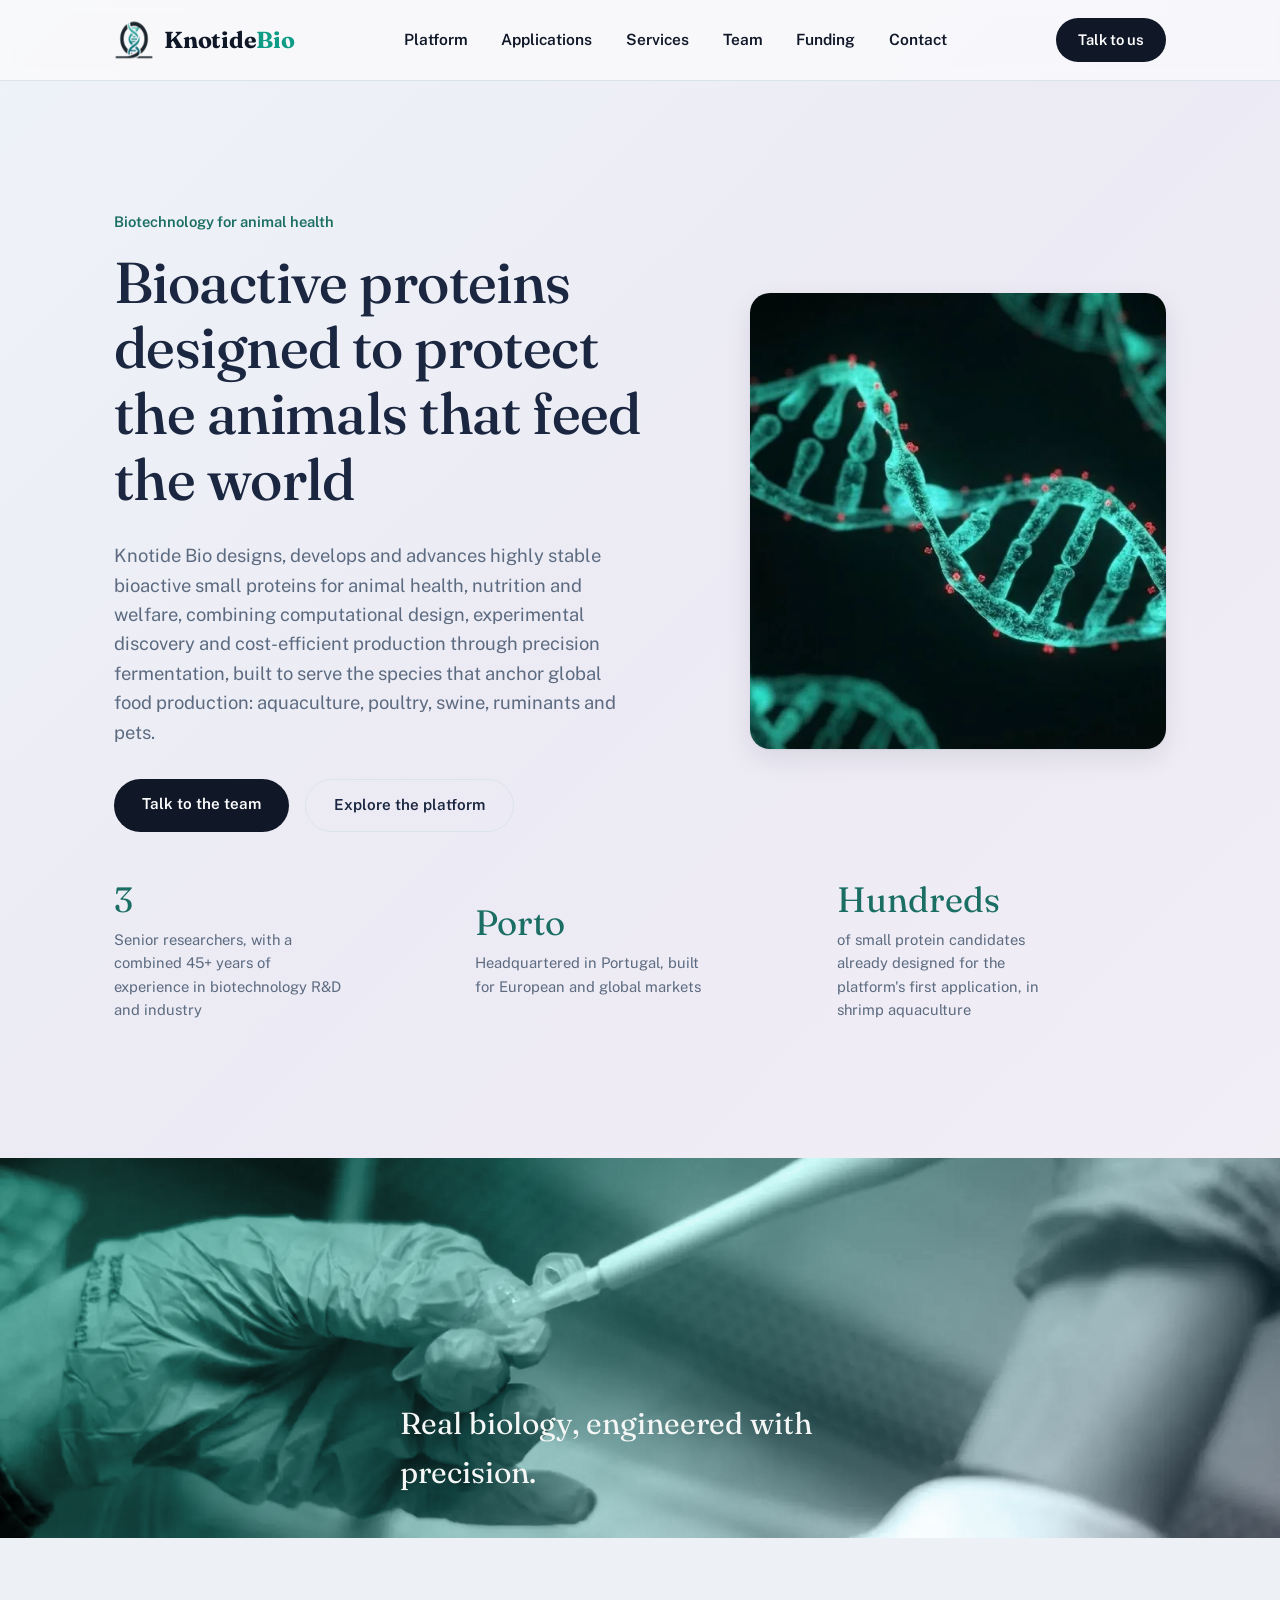
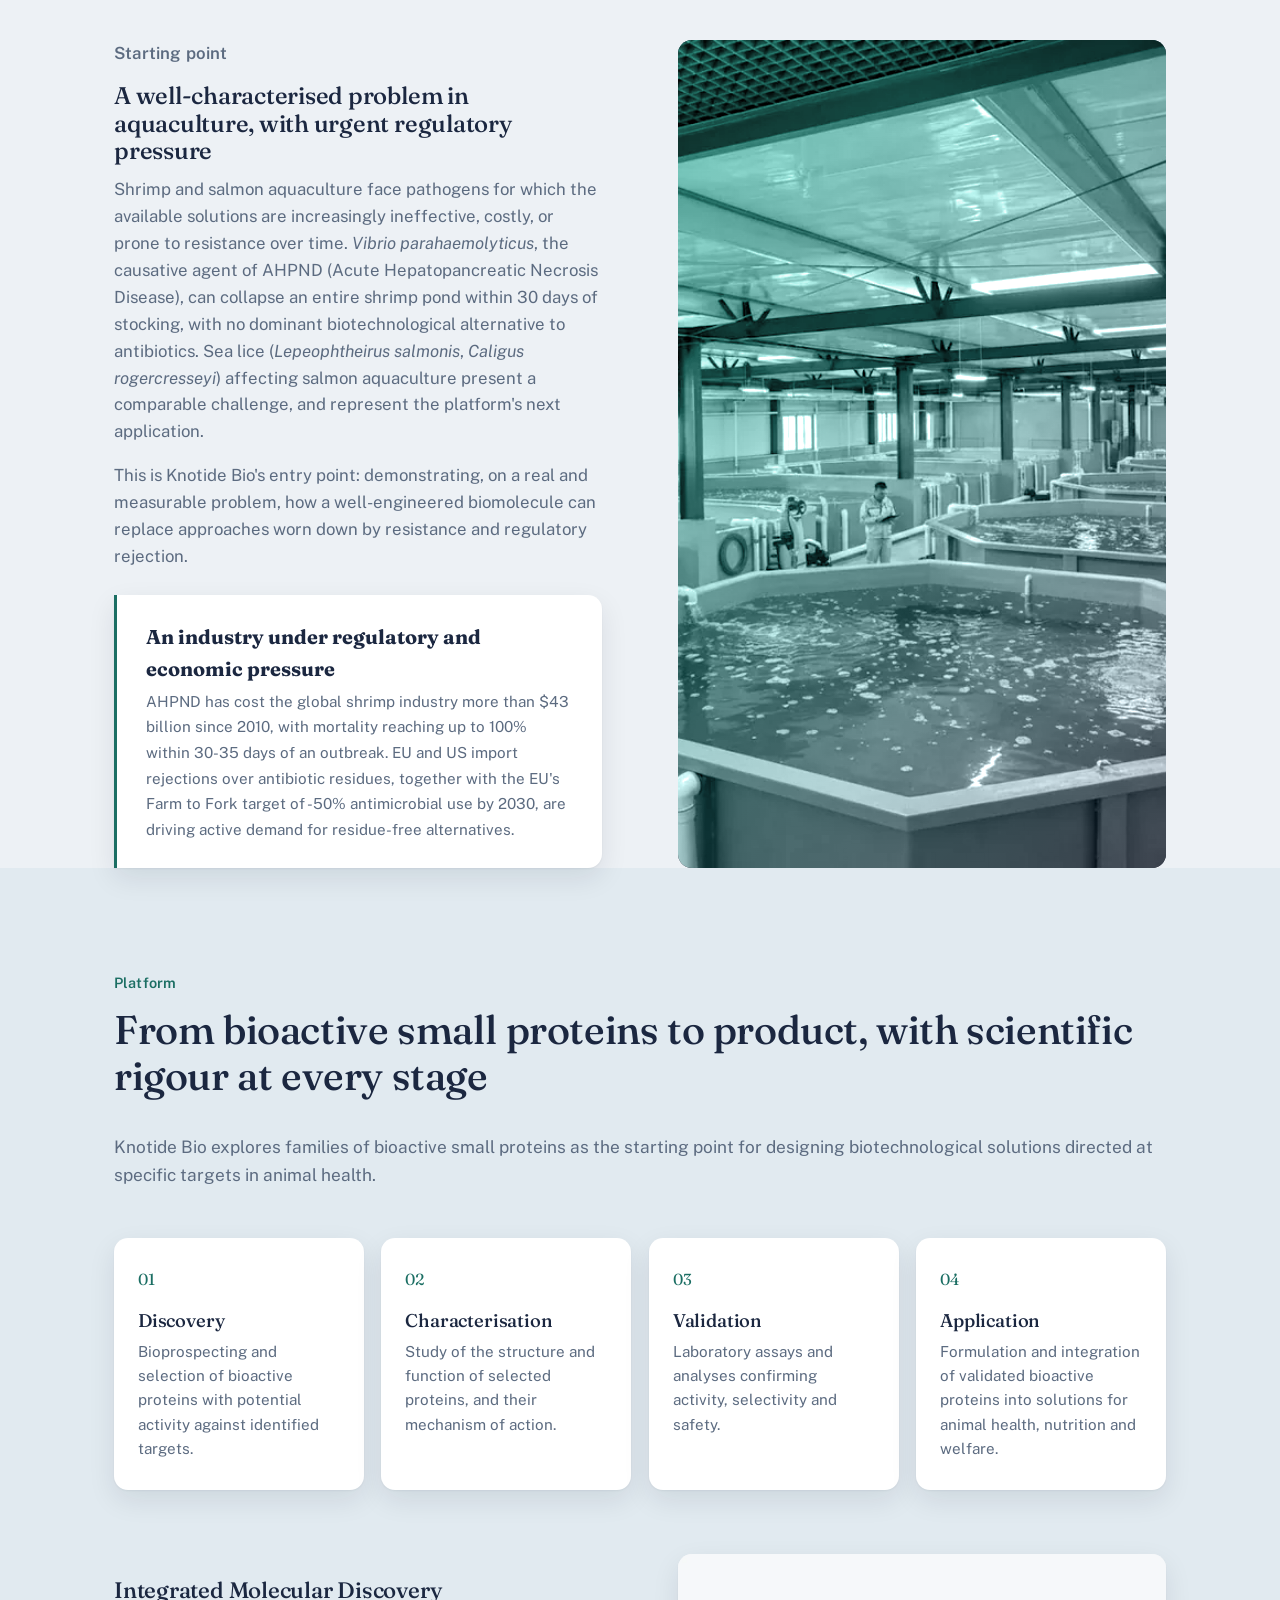
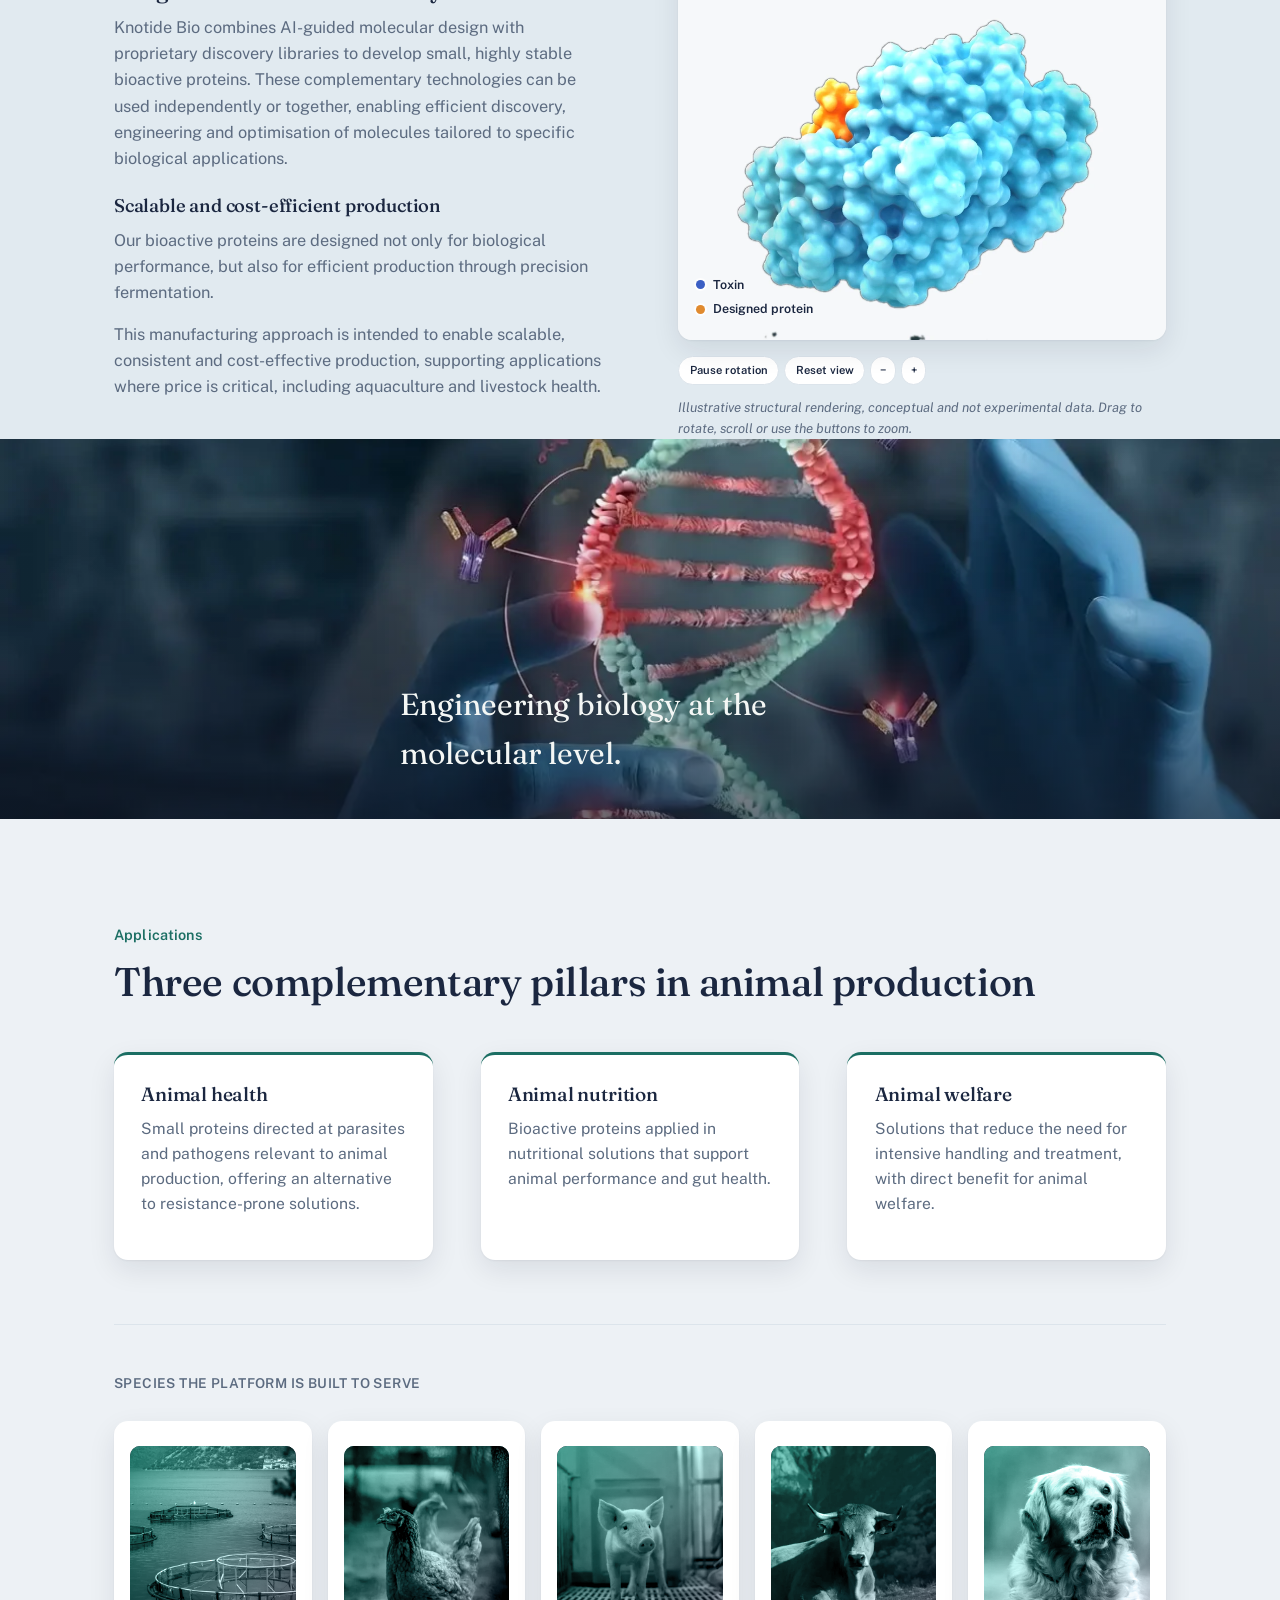
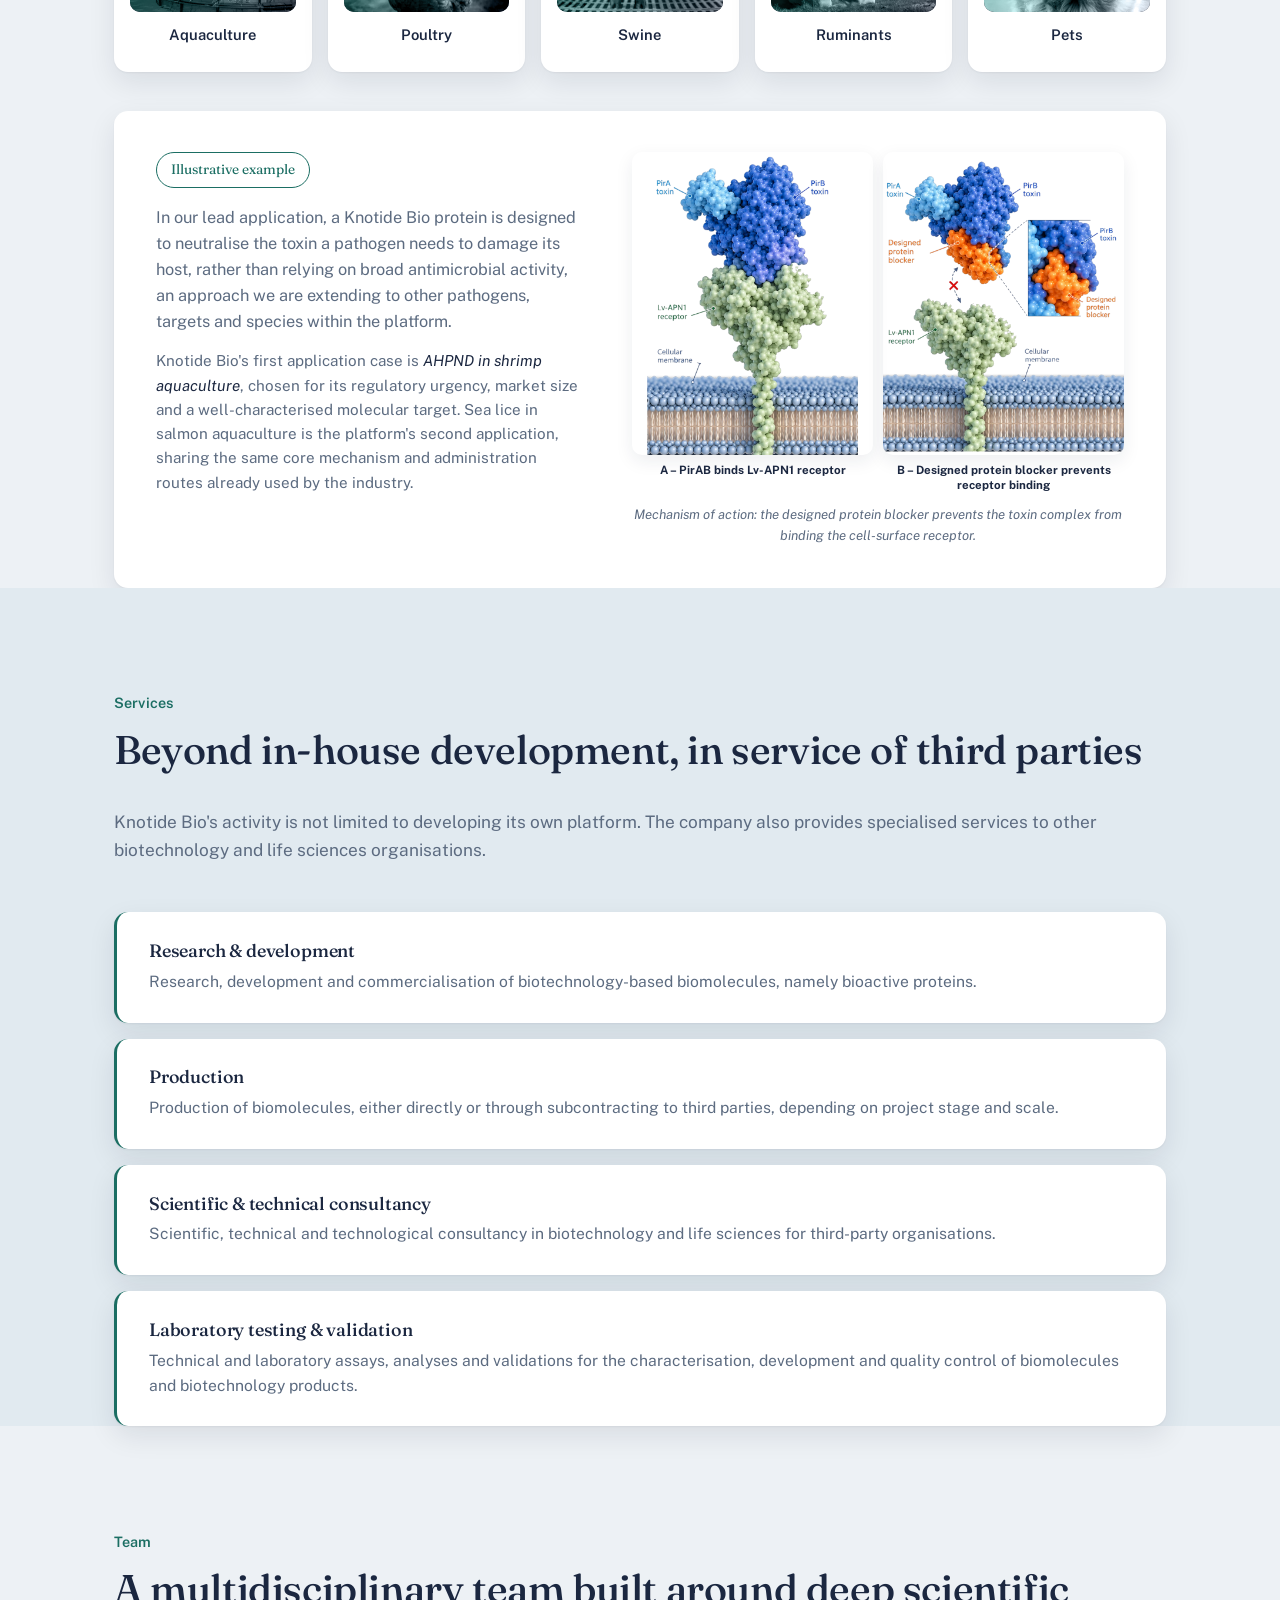
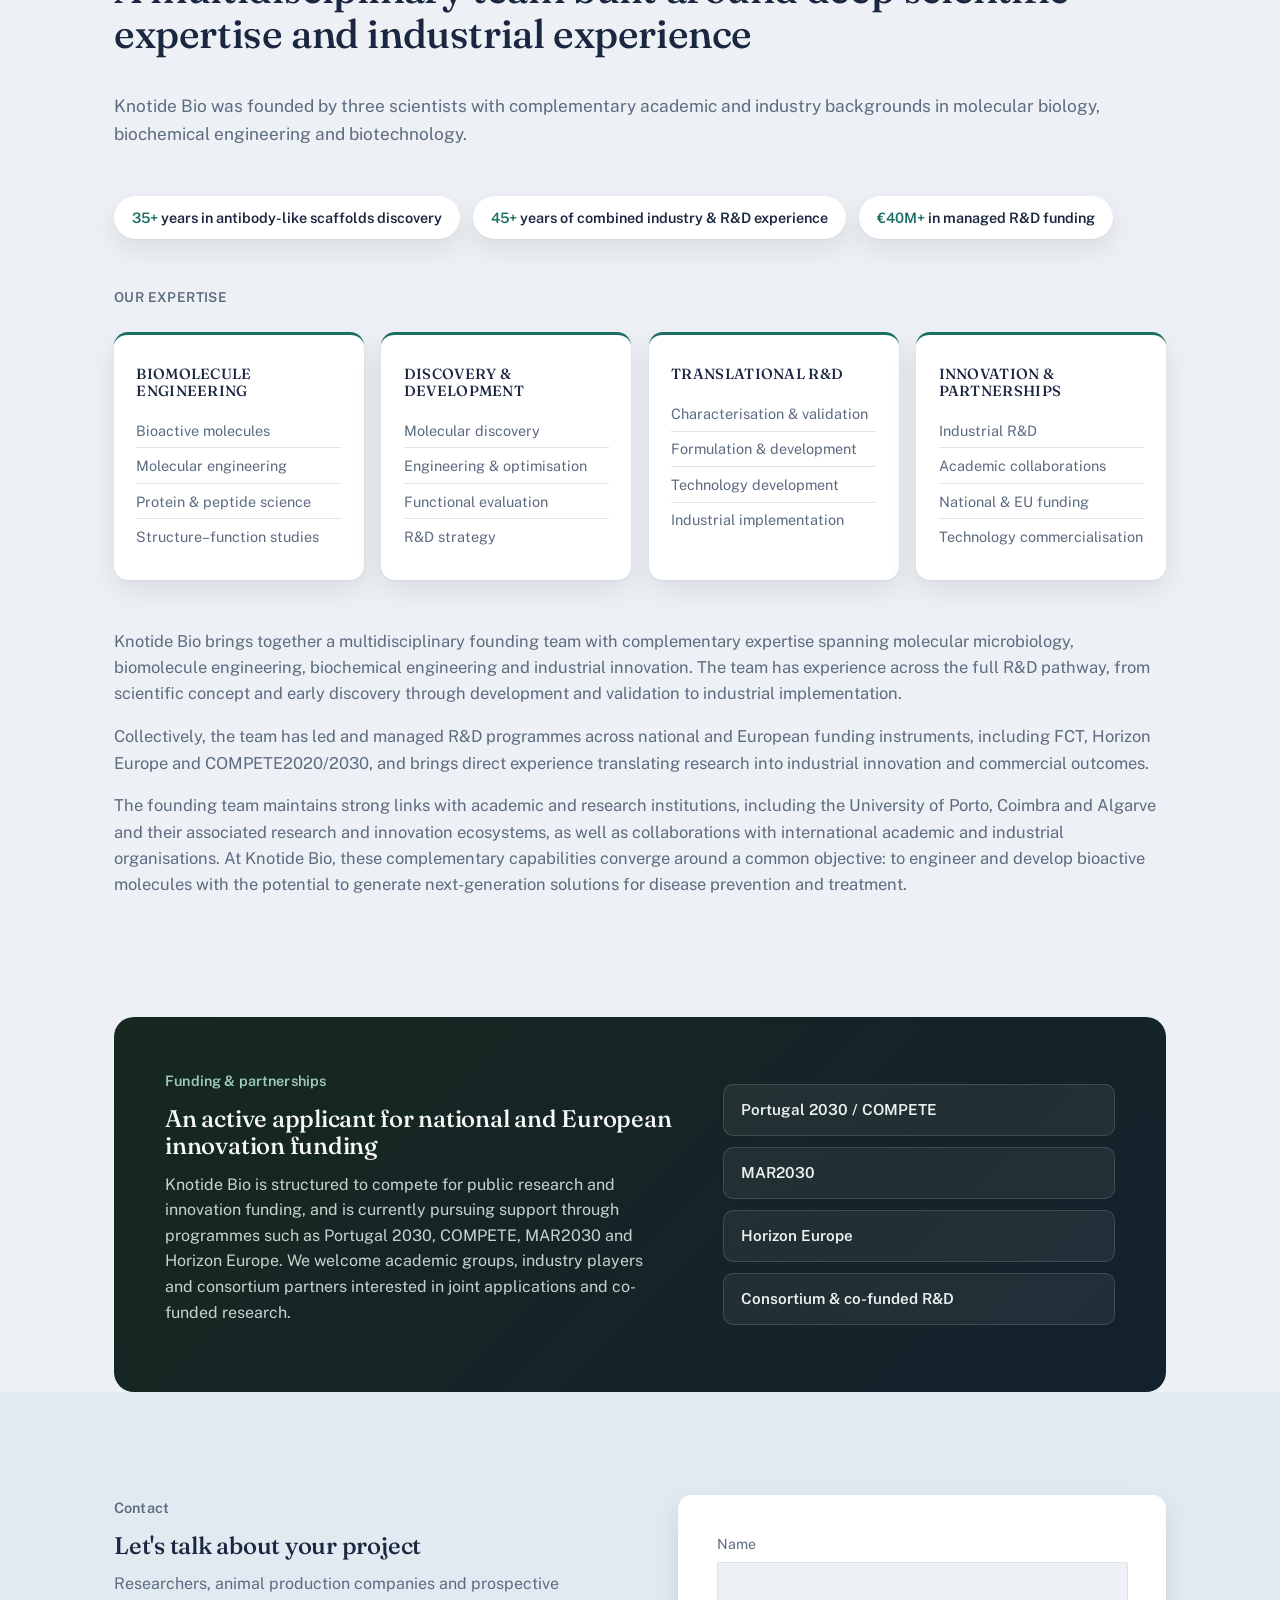
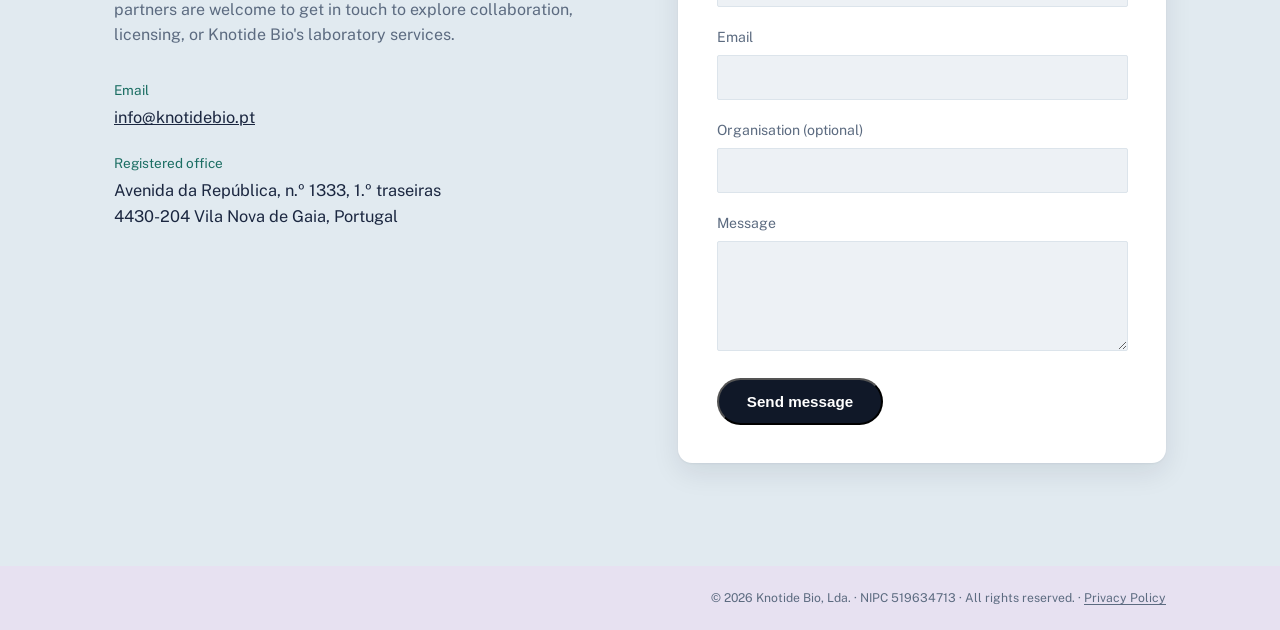
==== commit a3b16f95: "Add files via upload" ====
--- a/index.html
+++ b/index.html
@@ -149,9 +149,8 @@
 
       <div class="design-split">
         <div class="design-copy">
-          <h3>AI-guided molecular design</h3>
-          <p>Knotide Bio develops small, highly stable bioactive proteins designed with the support of AI-based tools to selectively block critical infection and adhesion steps, without relying on direct toxicity.</p>
-          <p>This design approach favours precision over broad-spectrum action: molecules are shaped to fit a specific interaction surface, reducing off-target effects and the selective pressure that drives resistance.</p>
+          <h3>Integrated Molecular Discovery</h3>
+          <p>Knotide Bio combines AI-guided molecular design with proprietary discovery libraries to develop small, highly stable bioactive proteins. These complementary technologies can be used independently or together, enabling efficient discovery, engineering and optimisation of molecules tailored to specific biological applications.</p>
           <h4>Scalable and cost-efficient production</h4>
           <p>Our bioactive proteins are designed not only for biological performance, but also for efficient production through precision fermentation.</p>
           <p>This manufacturing approach is intended to enable scalable, consistent and cost-effective production, supporting applications where price is critical, including aquaculture and livestock health.</p>
@@ -293,11 +292,11 @@
       <div class="section-head">
         <p class="section-label">Team</p>
         <h2>A multidisciplinary team built around deep scientific expertise and industrial experience</h2>
-        <p class="section-head-desc">Knotide Bio was founded by three senior researchers with complementary academic and industry backgrounds in molecular microbiology, biochemical engineering and biotechnology.</p>
+        <p class="section-head-desc">Knotide Bio was founded by three scientists with complementary academic and industry backgrounds in molecular biology, biochemical engineering and biotechnology.</p>
       </div>
 
       <div class="team-stats">
-        <div class="team-stat"><span>3</span> senior researchers</div>
+        <div class="team-stat"><span>35+</span> years in antibody-like scaffolds discovery</div>
         <div class="team-stat"><span>45+</span> years of combined industry &amp; R&amp;D experience</div>
         <div class="team-stat"><span>€40M+</span> in managed R&amp;D funding</div>
       </div>
--- a/styles.css
+++ b/styles.css
@@ -361,7 +361,7 @@
   background: #F6F7F9;
   box-shadow: var(--shadow);
   border-radius: 14px;
-  aspect-ratio: 900 / 737;
+  aspect-ratio: 900 / 712;
   overflow: hidden;
   position: relative;
   cursor: grab;
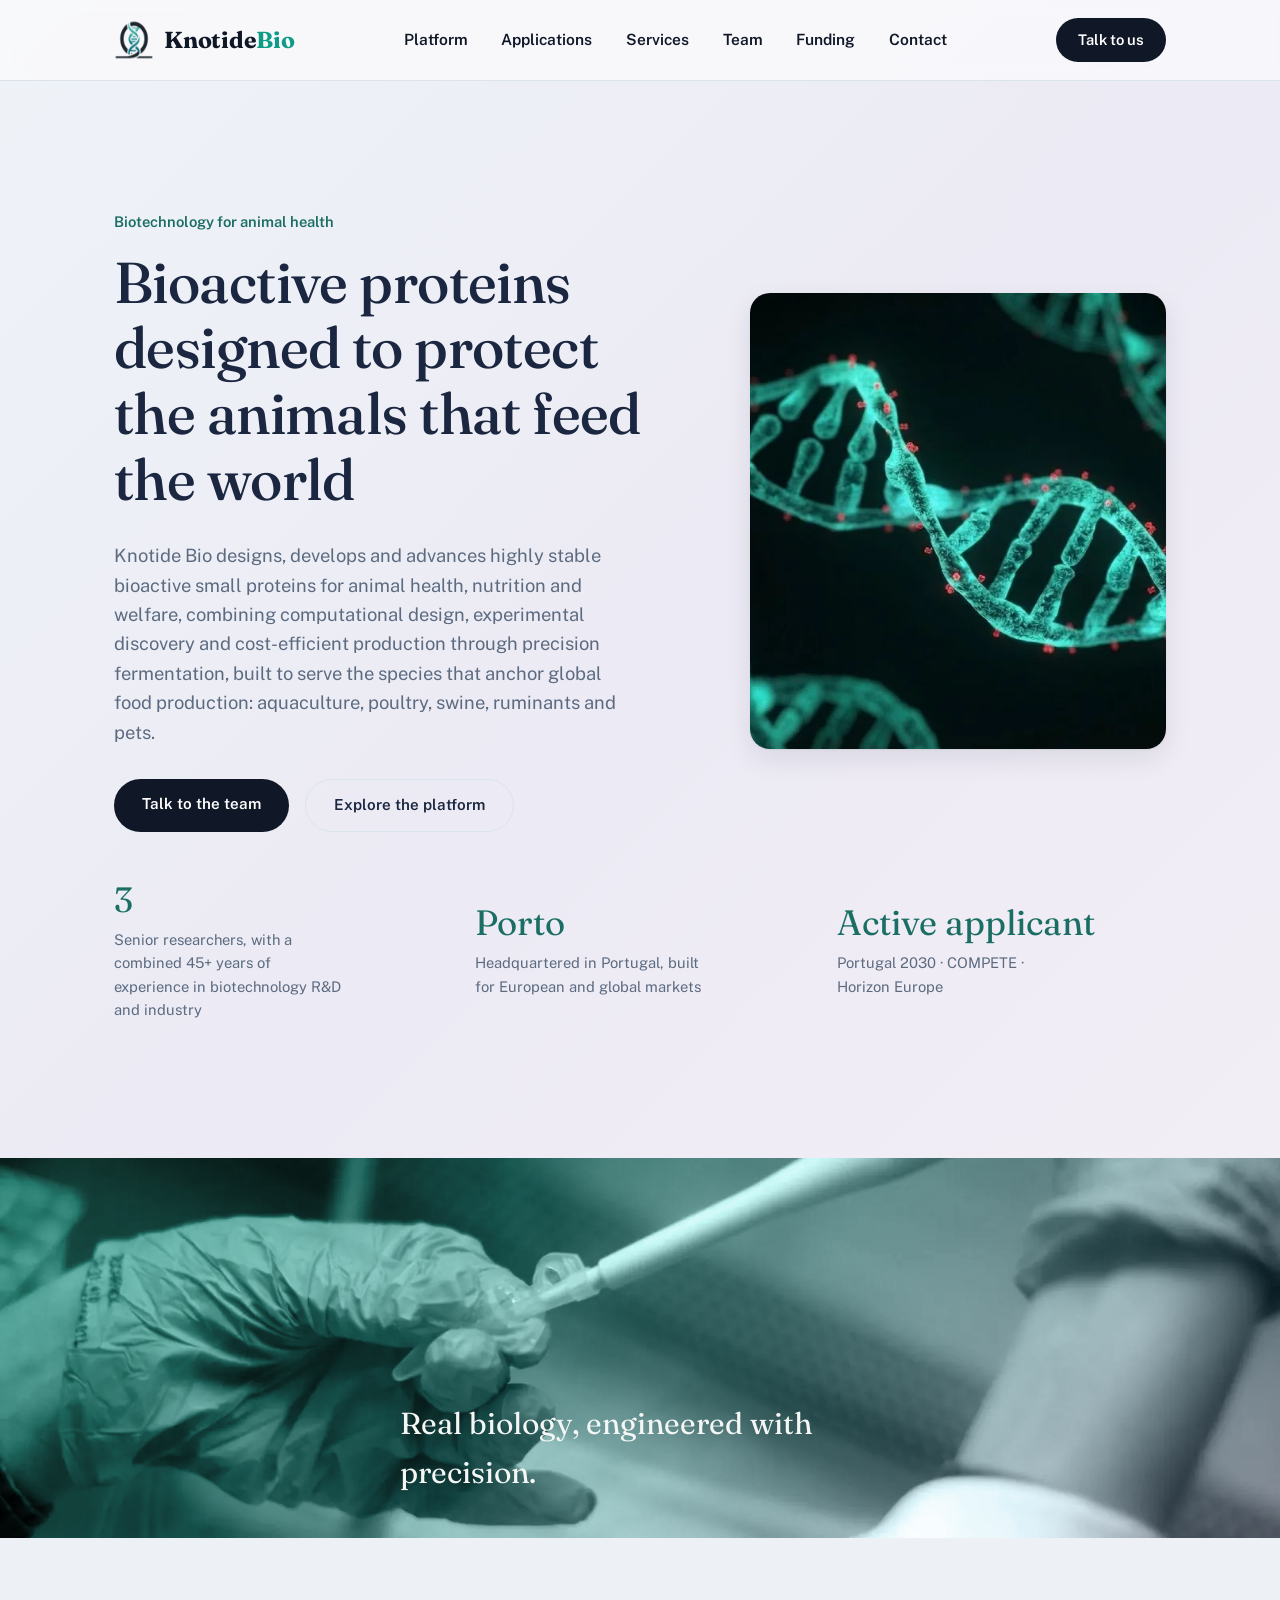
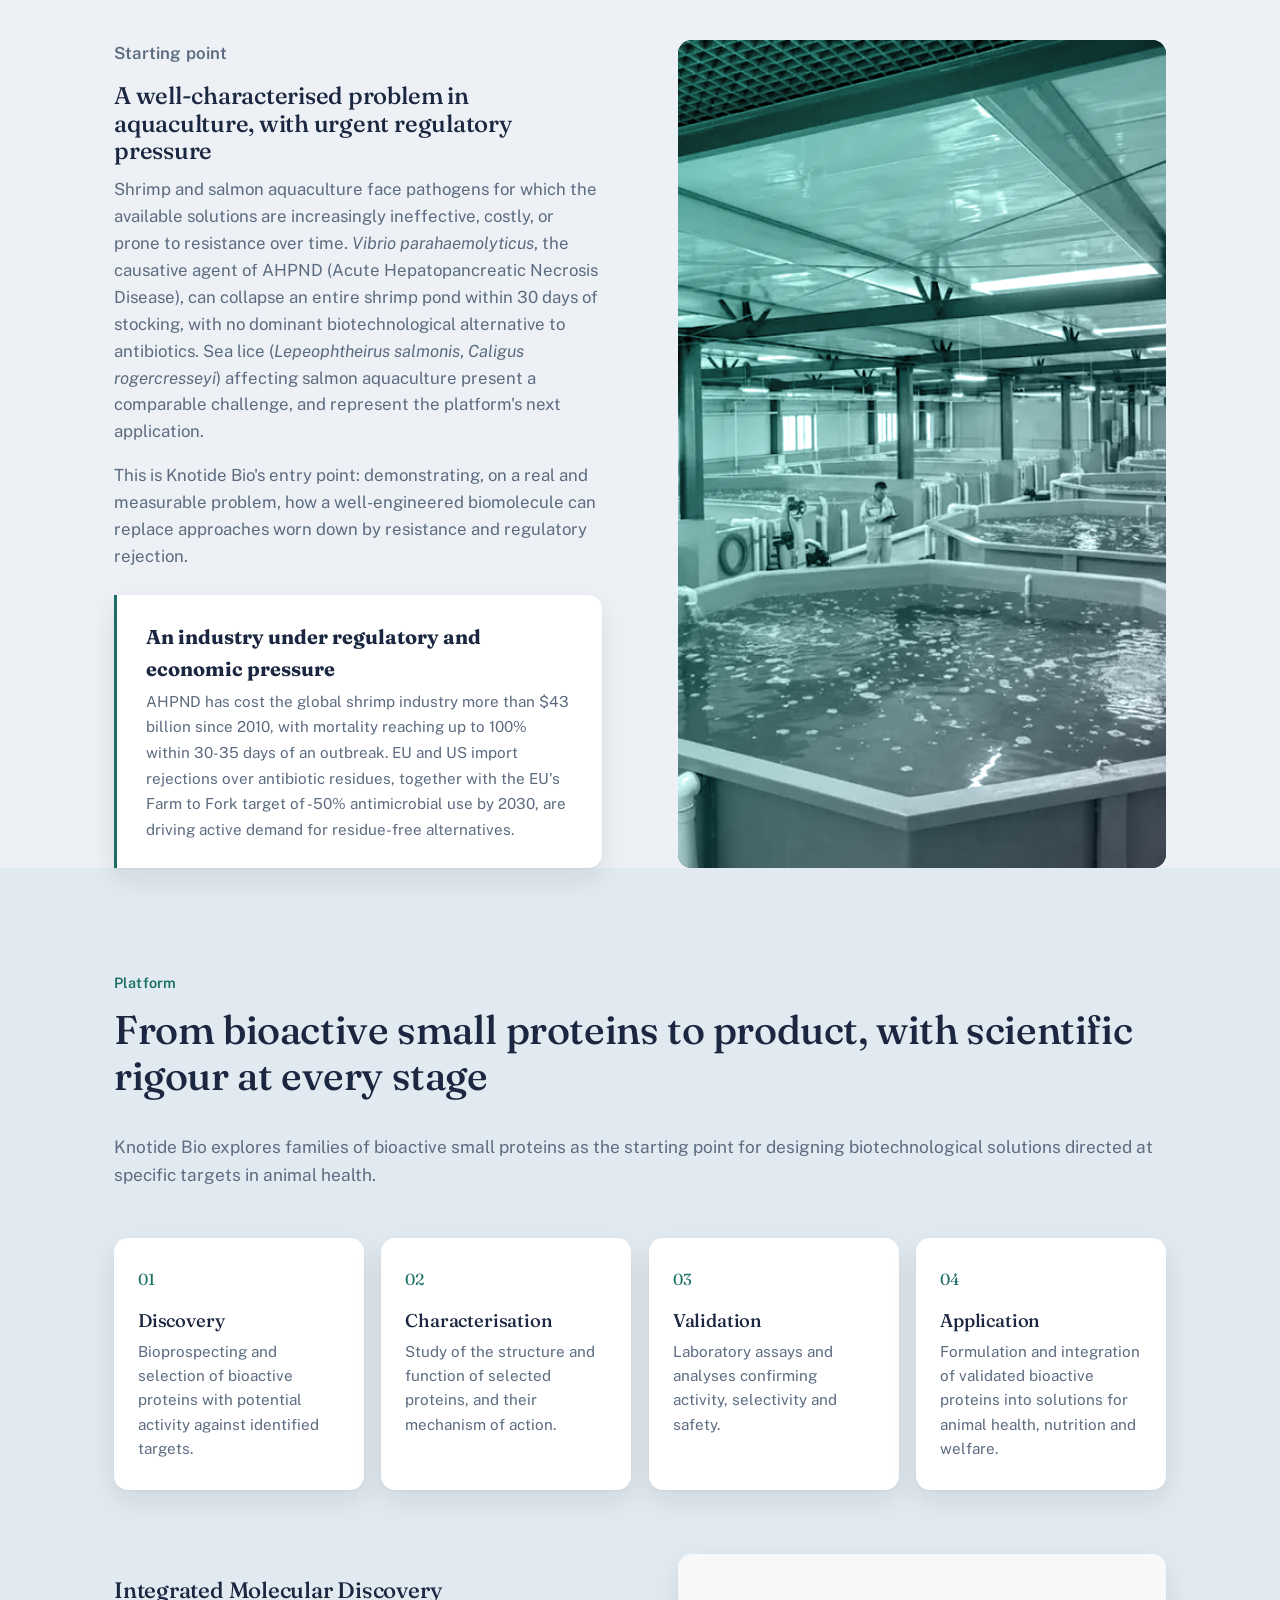
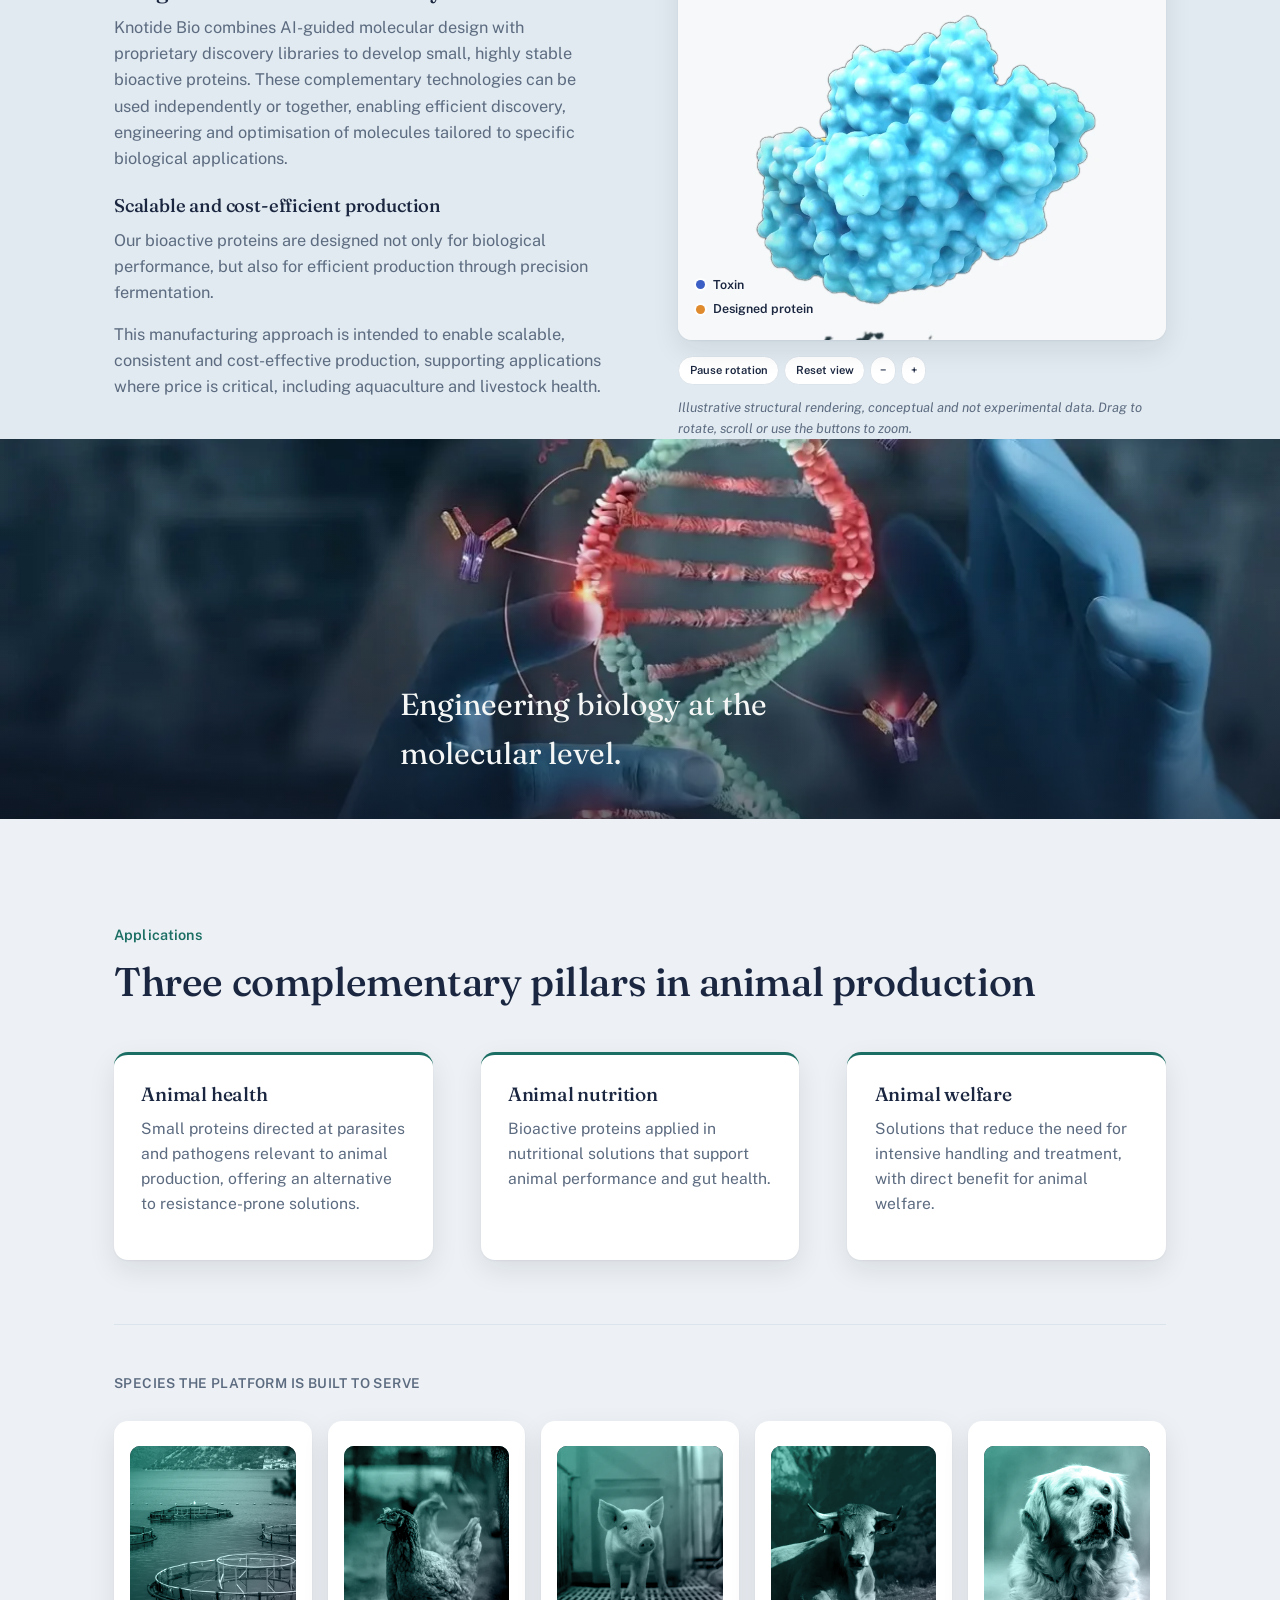
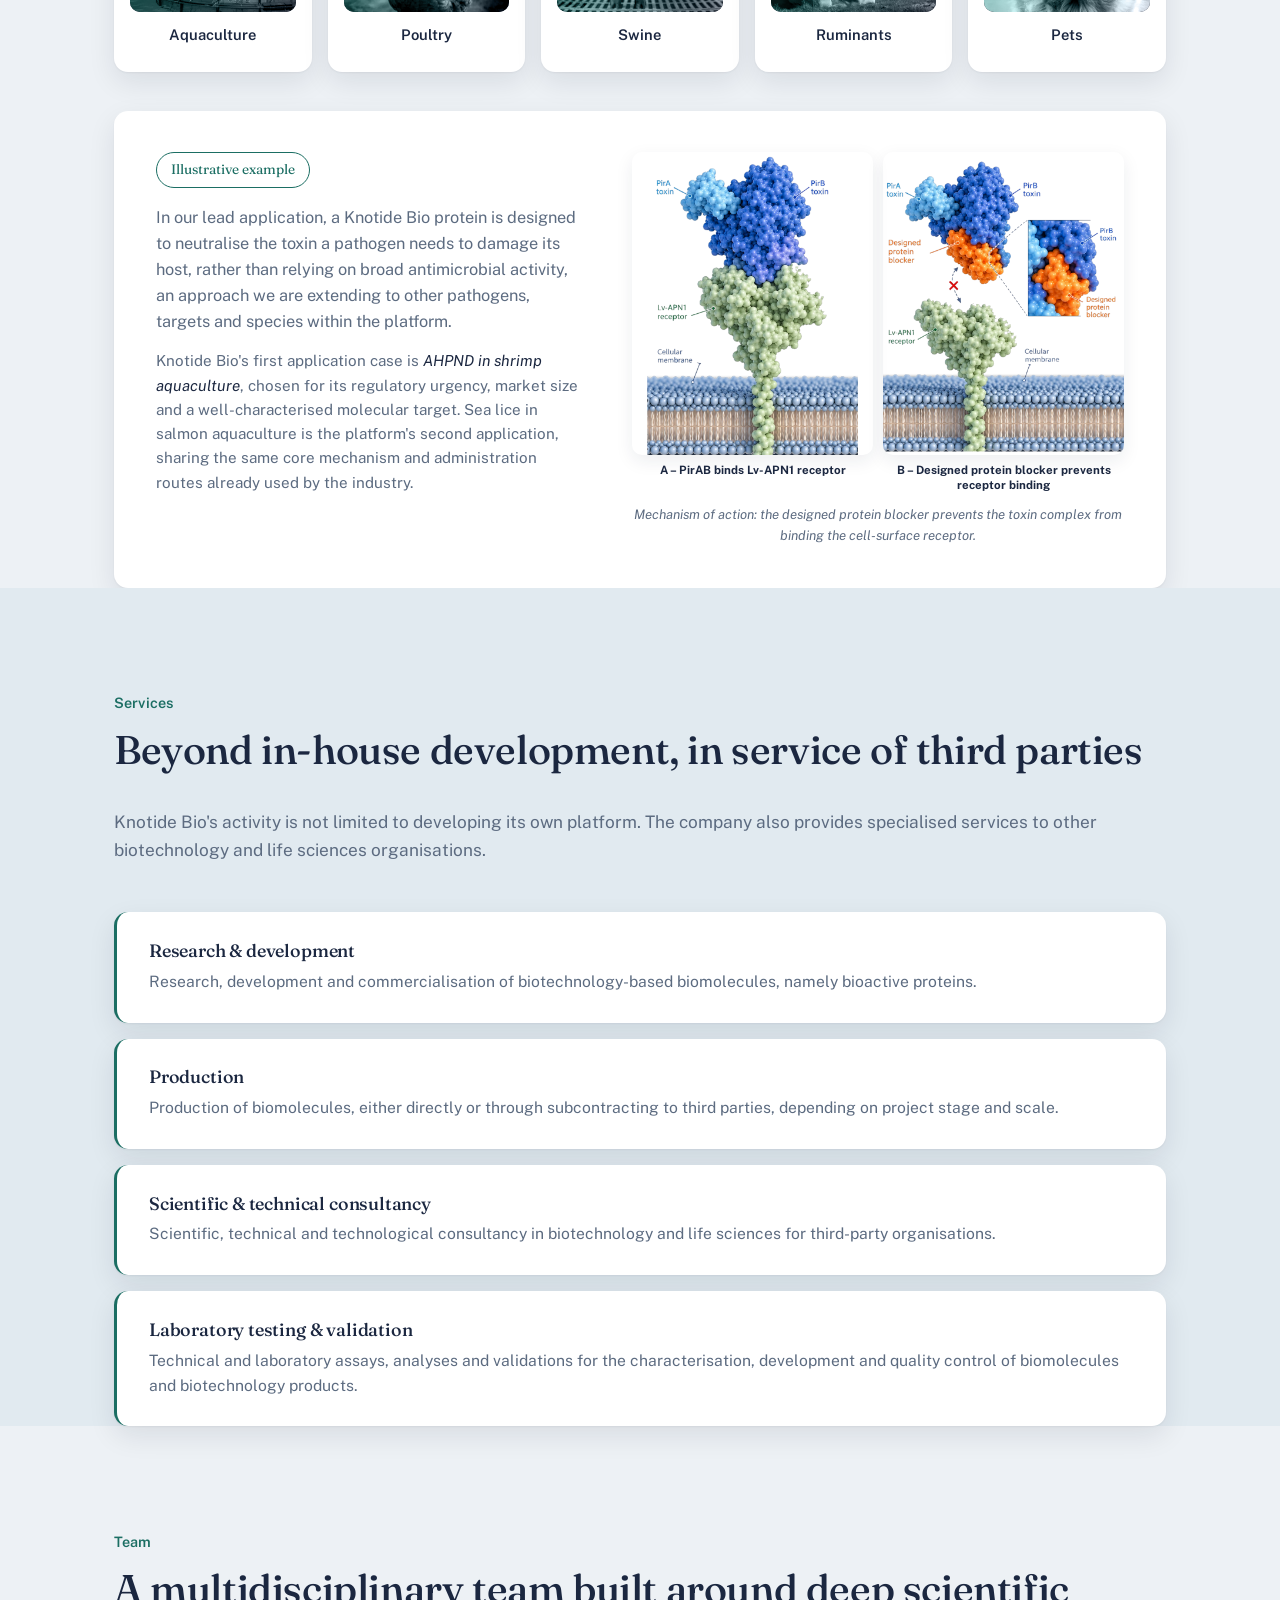
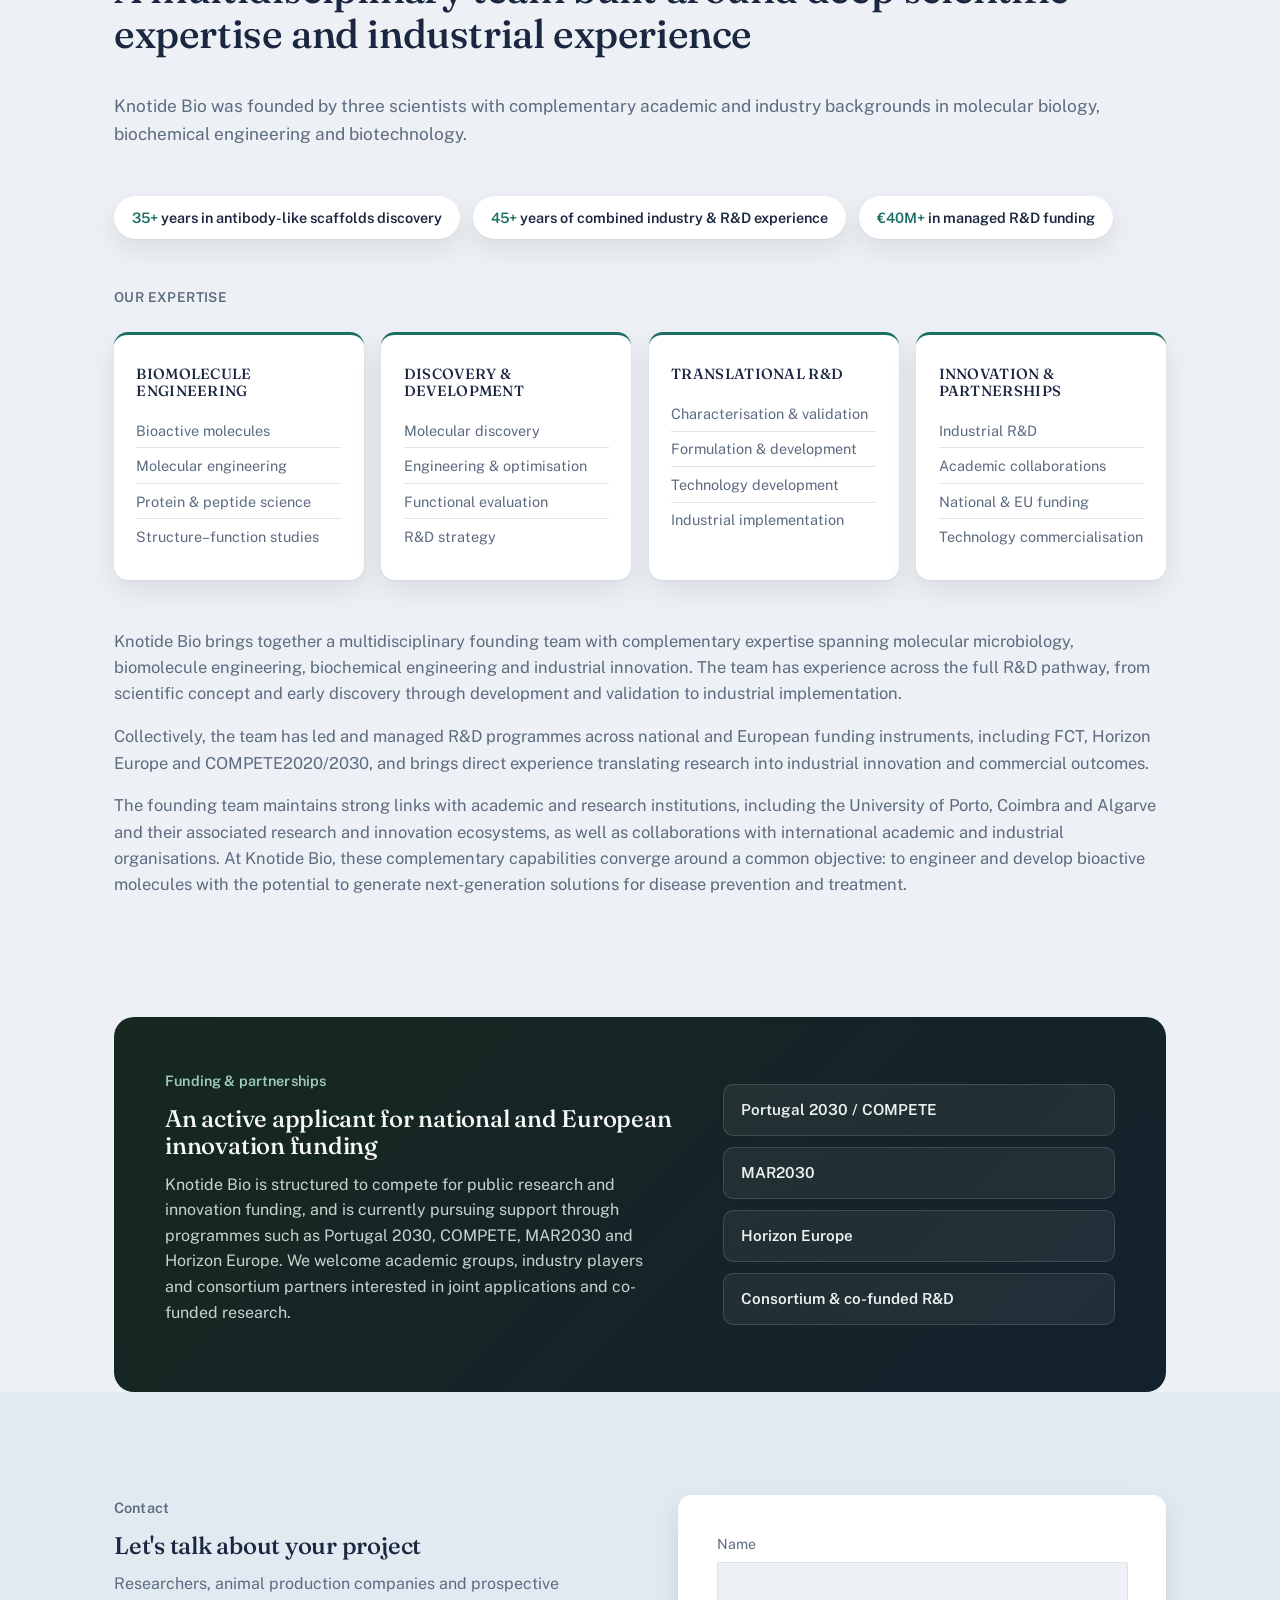
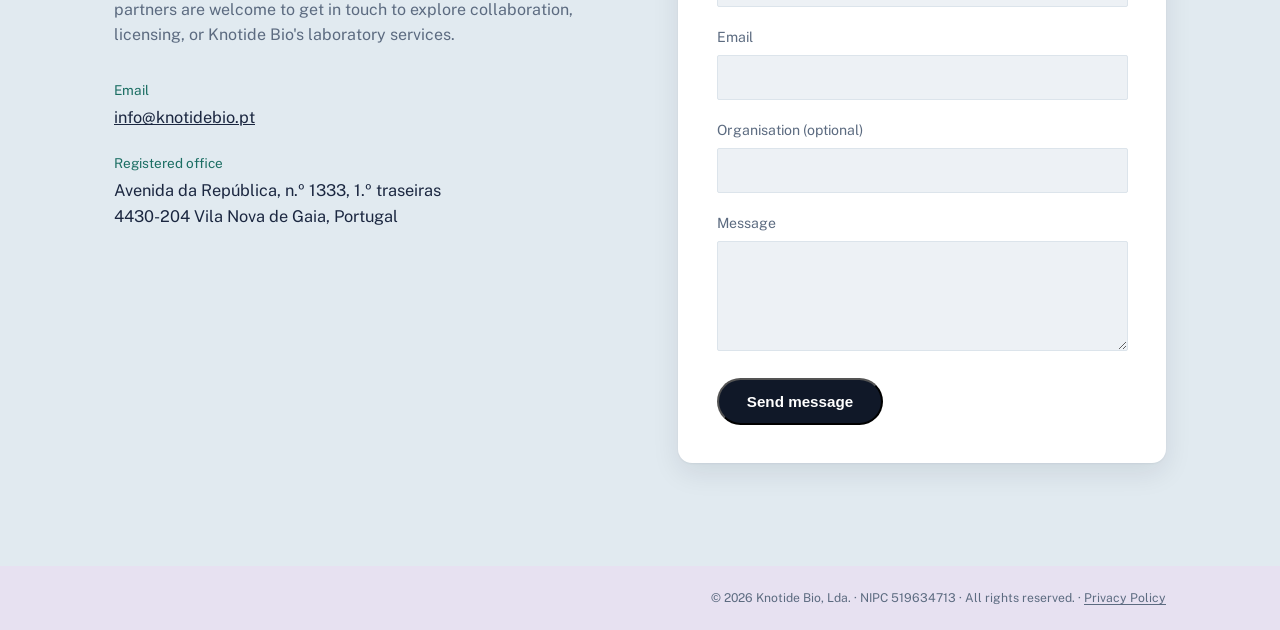
==== commit e356ebe6: "Add files via upload" ====
--- a/index.html
+++ b/index.html
@@ -76,8 +76,8 @@
           <div class="stat-label">Headquartered in Portugal, built for European and global markets</div>
         </div>
         <div>
-          <div class="stat-num">Hundreds</div>
-          <div class="stat-label">of small protein candidates already designed for the platform's first application, in shrimp aquaculture</div>
+          <div class="stat-num">Active applicant</div>
+          <div class="stat-label">Portugal 2030 &middot; COMPETE &middot; Horizon Europe</div>
         </div>
       </div>
     </div>
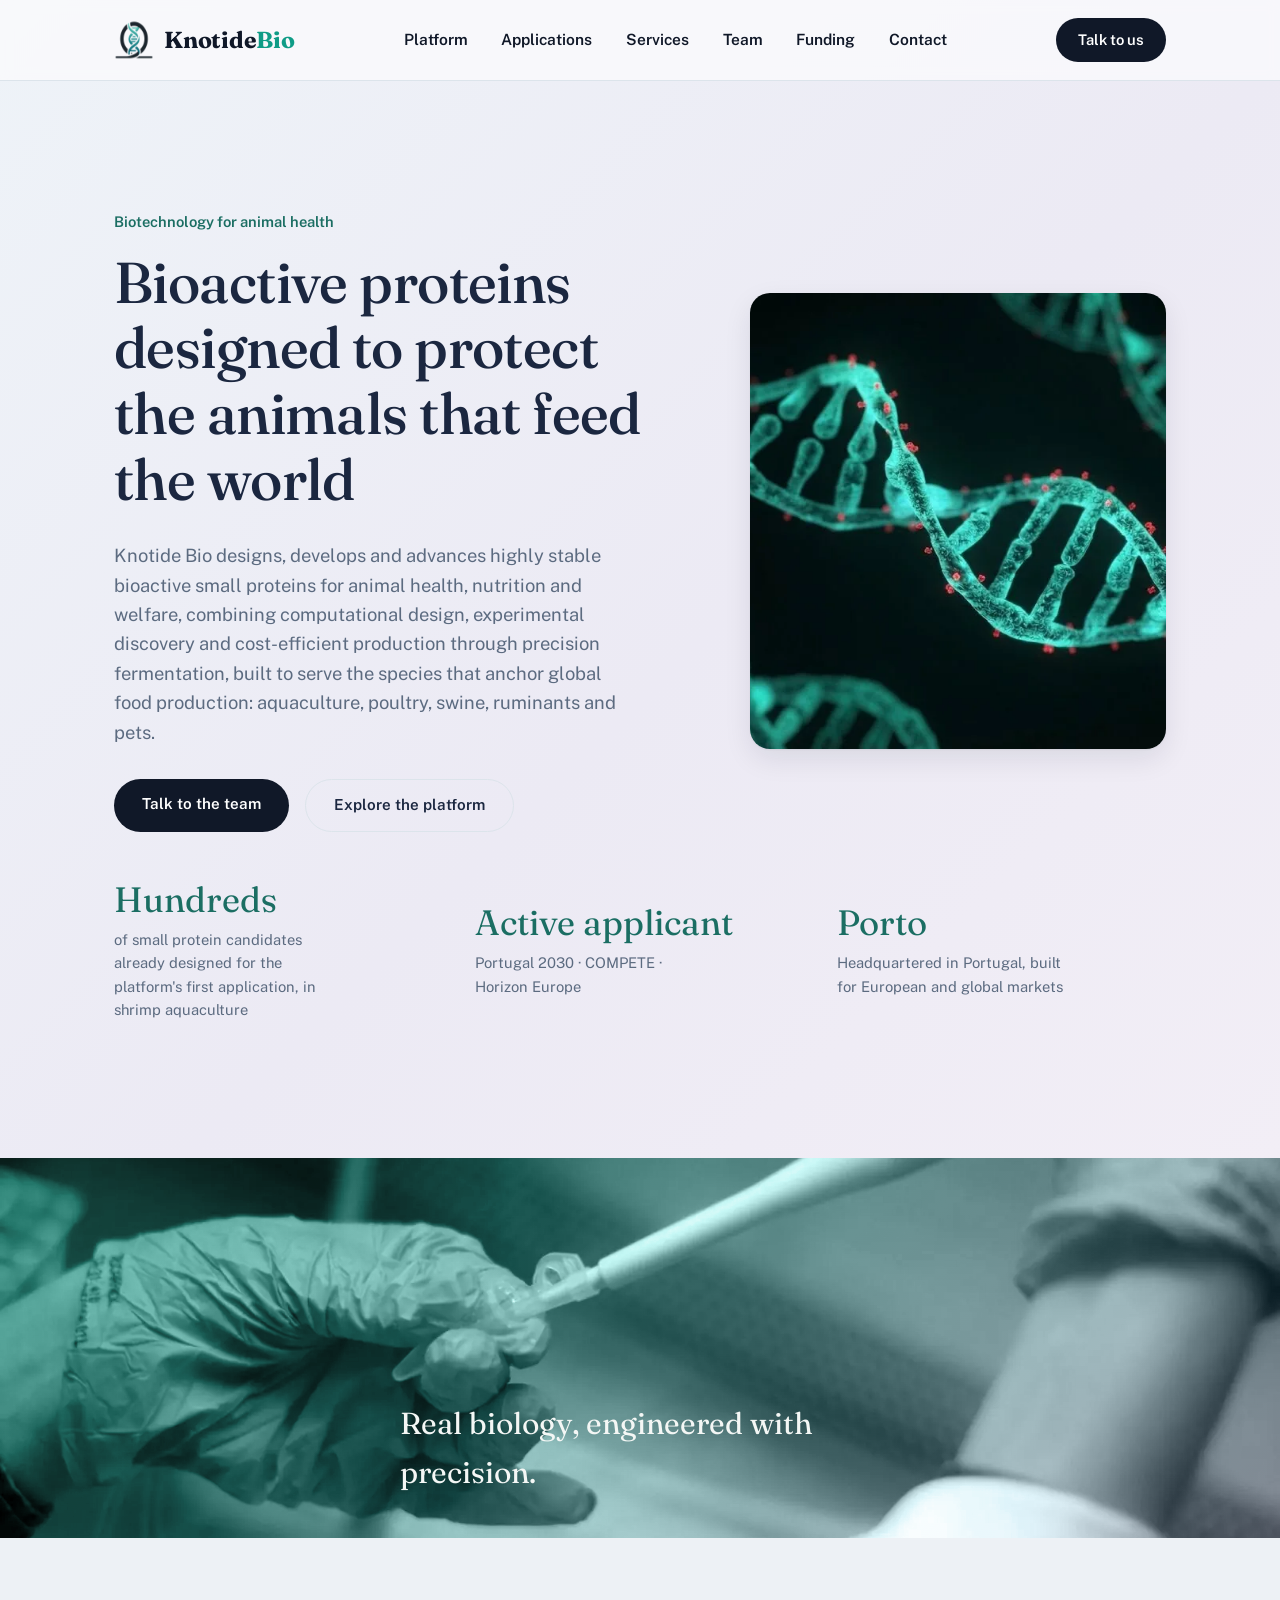
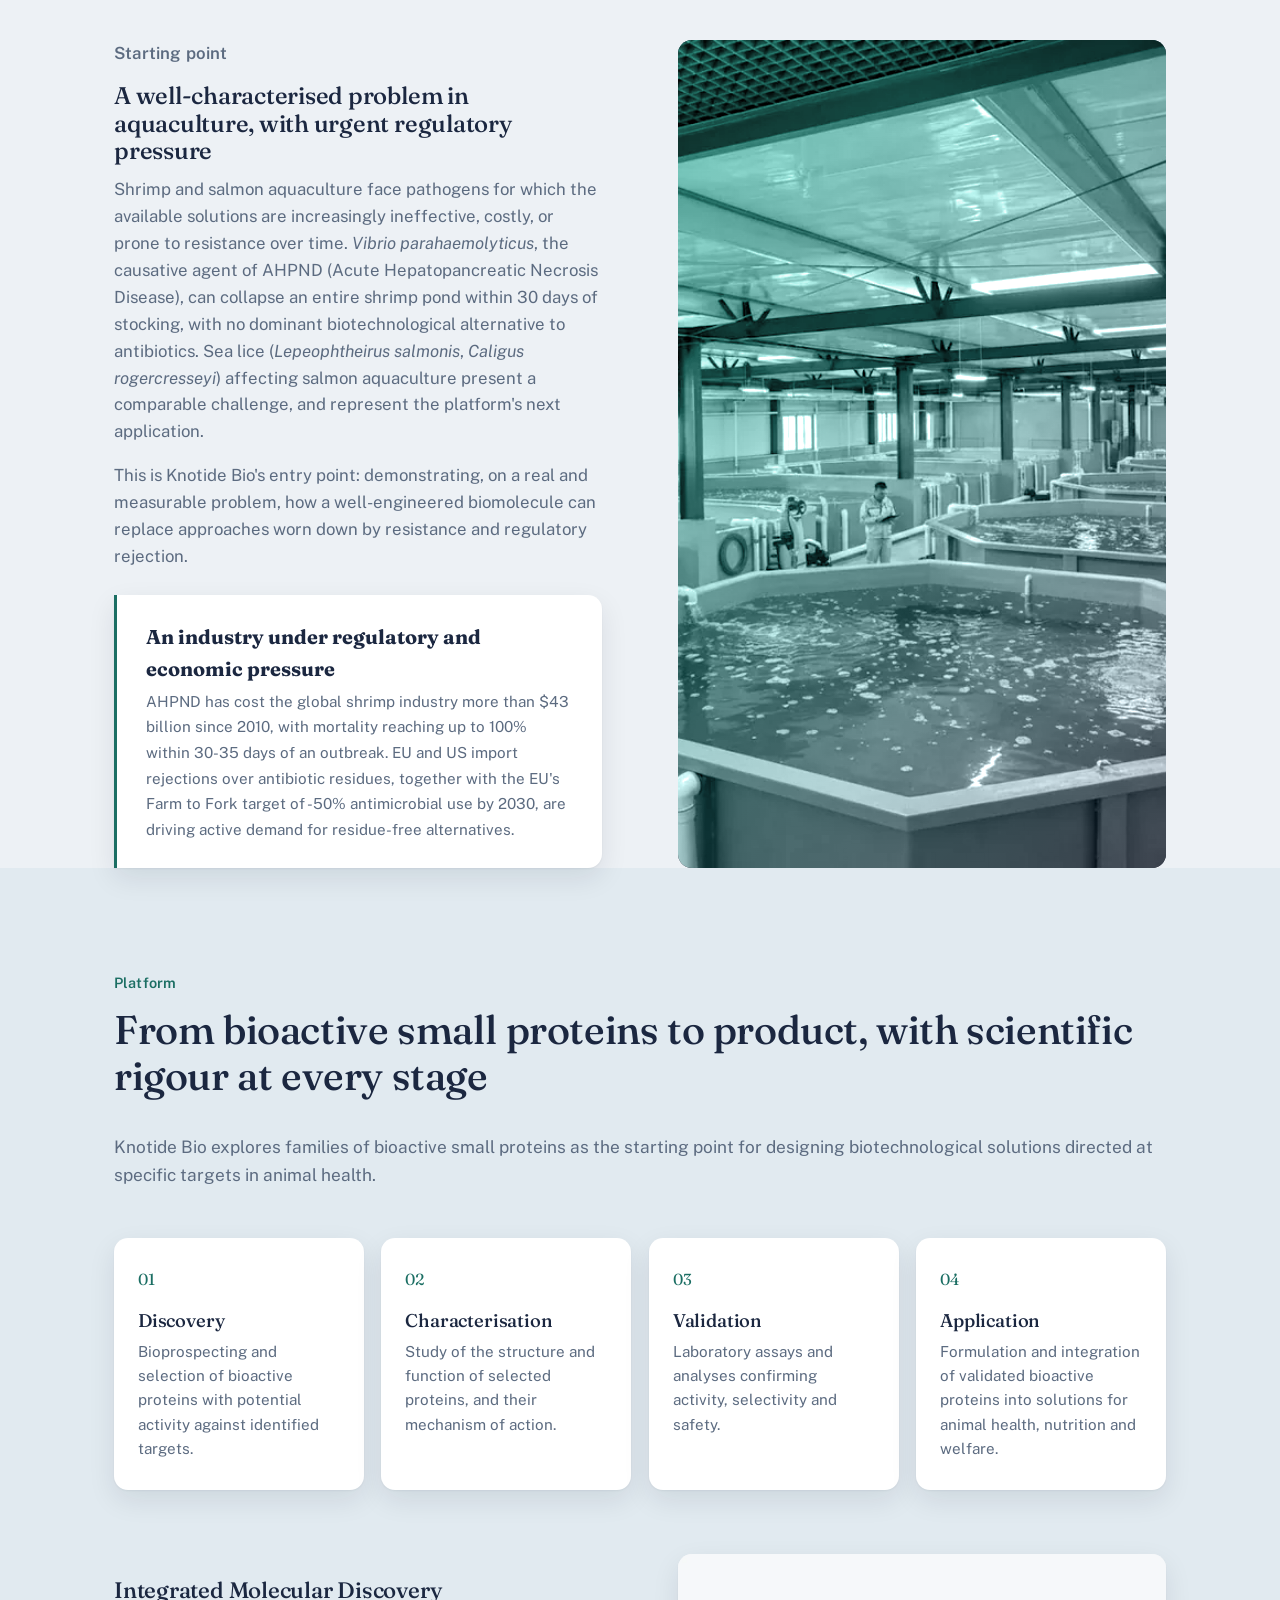
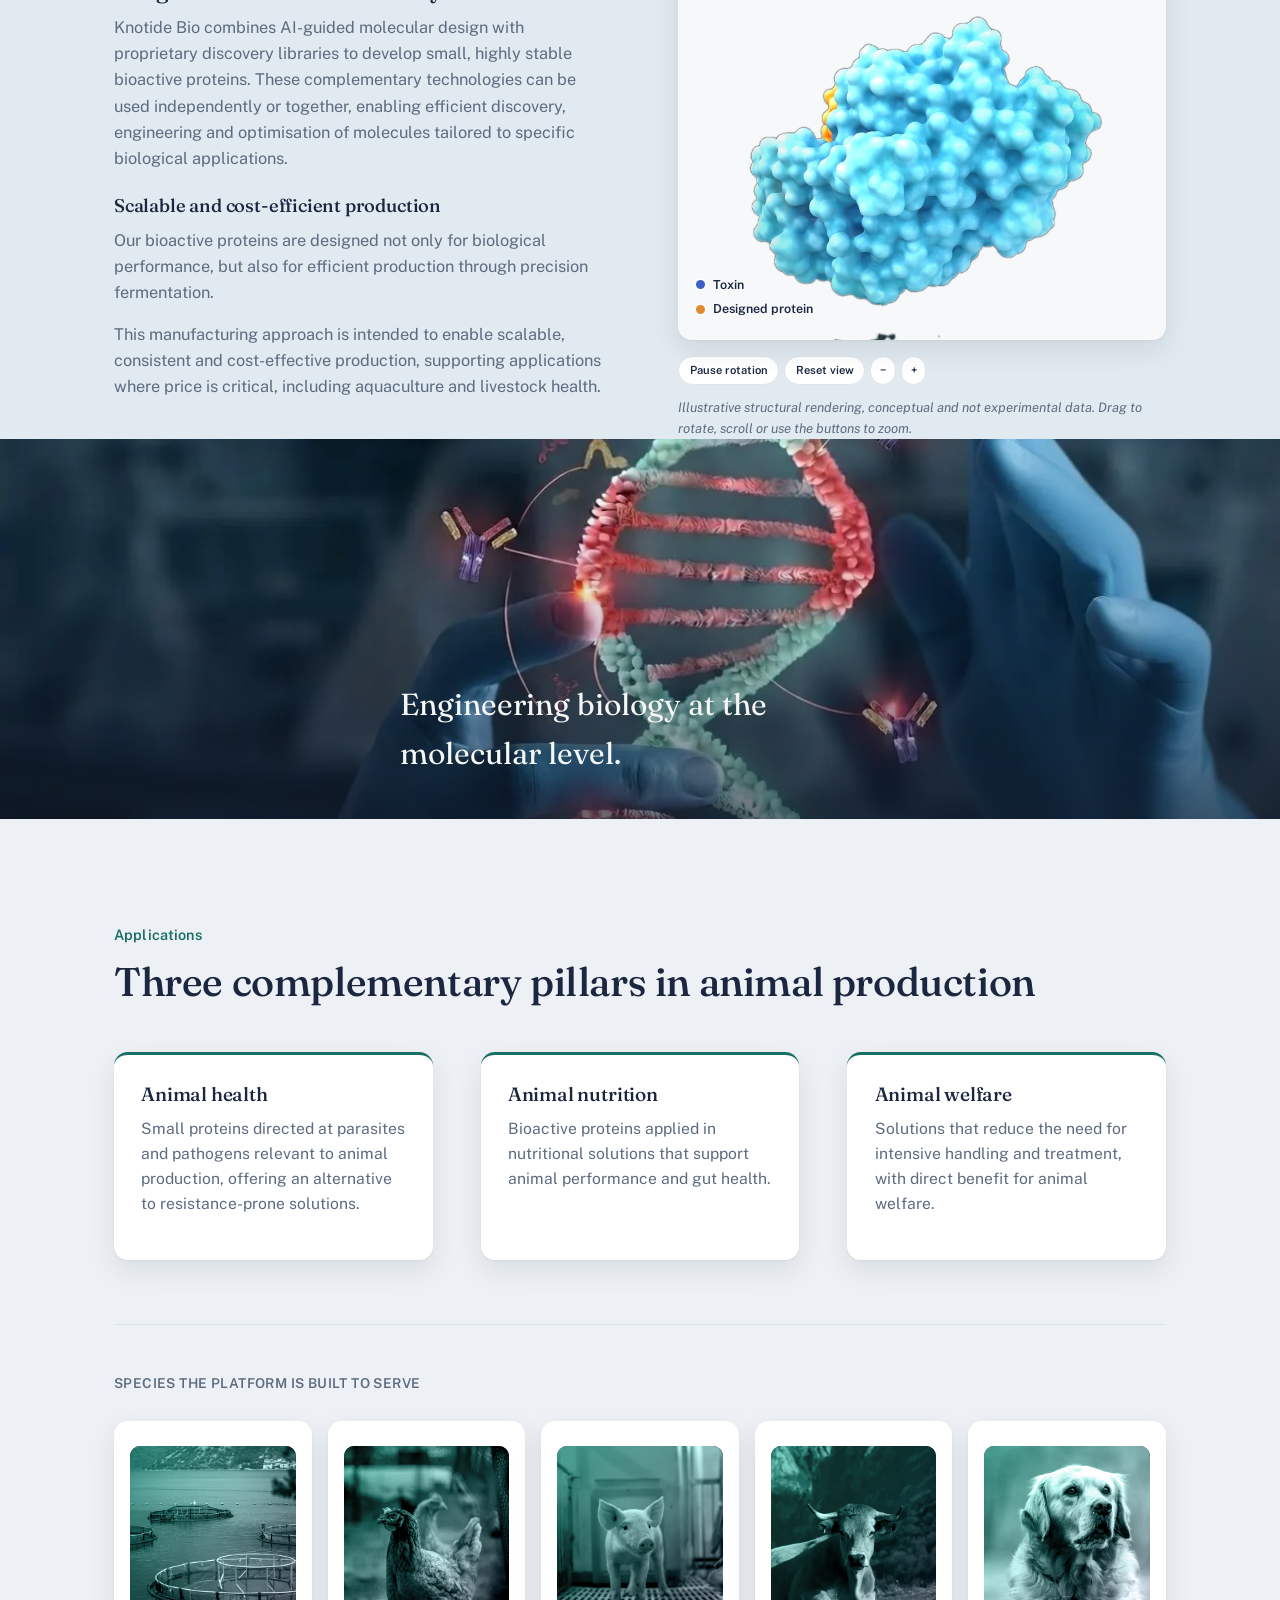
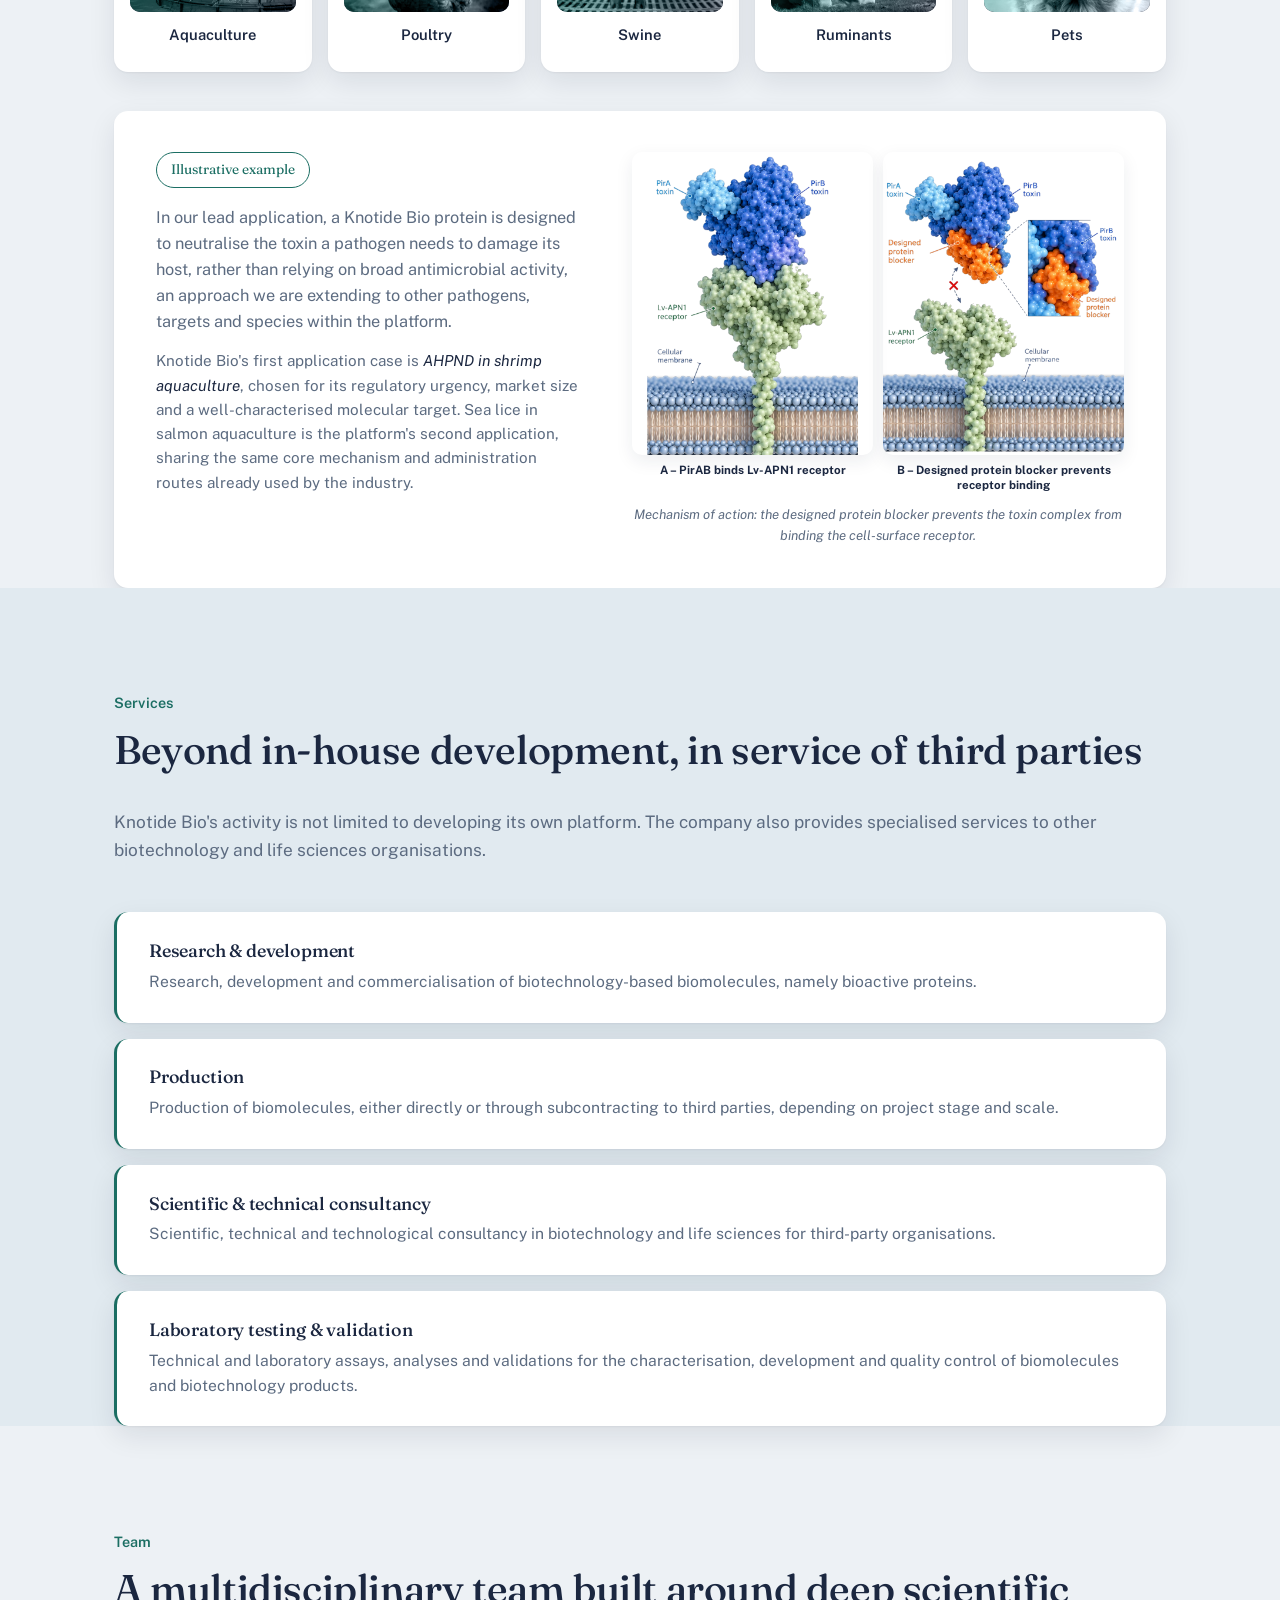
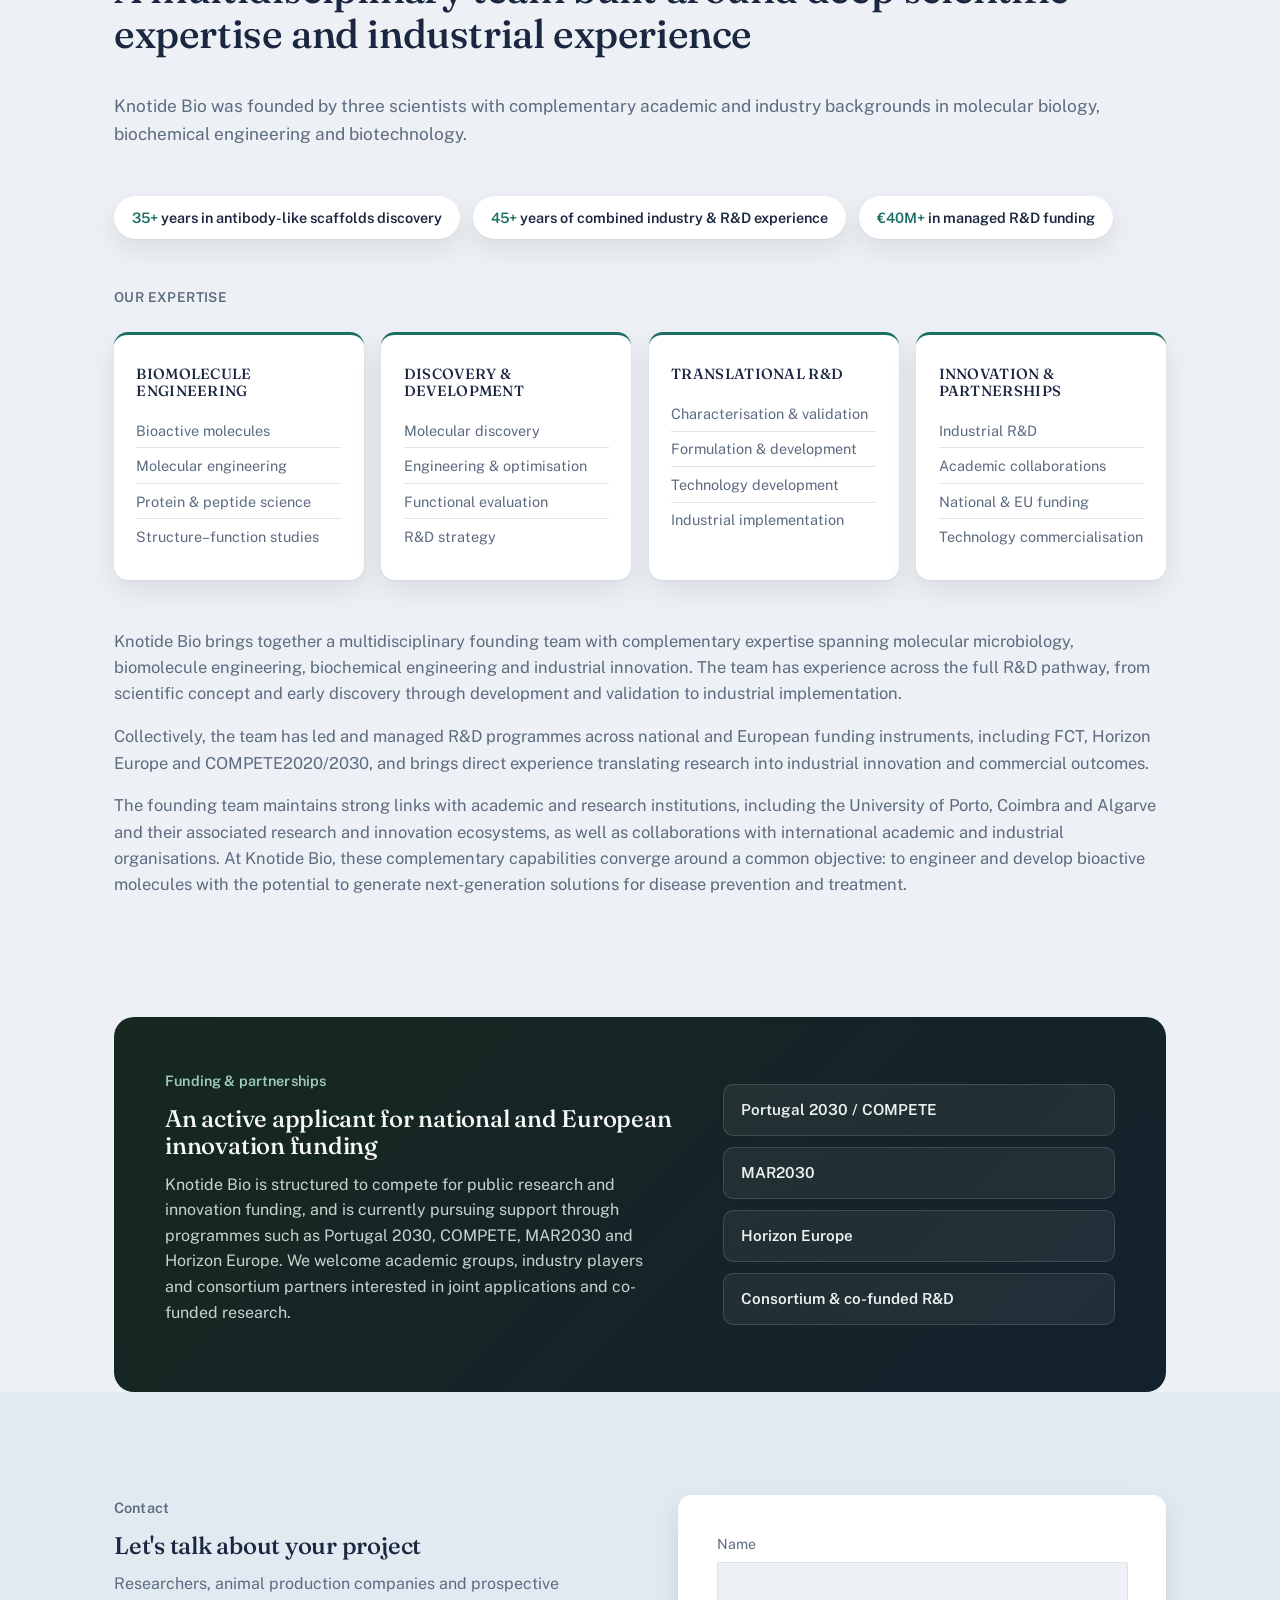
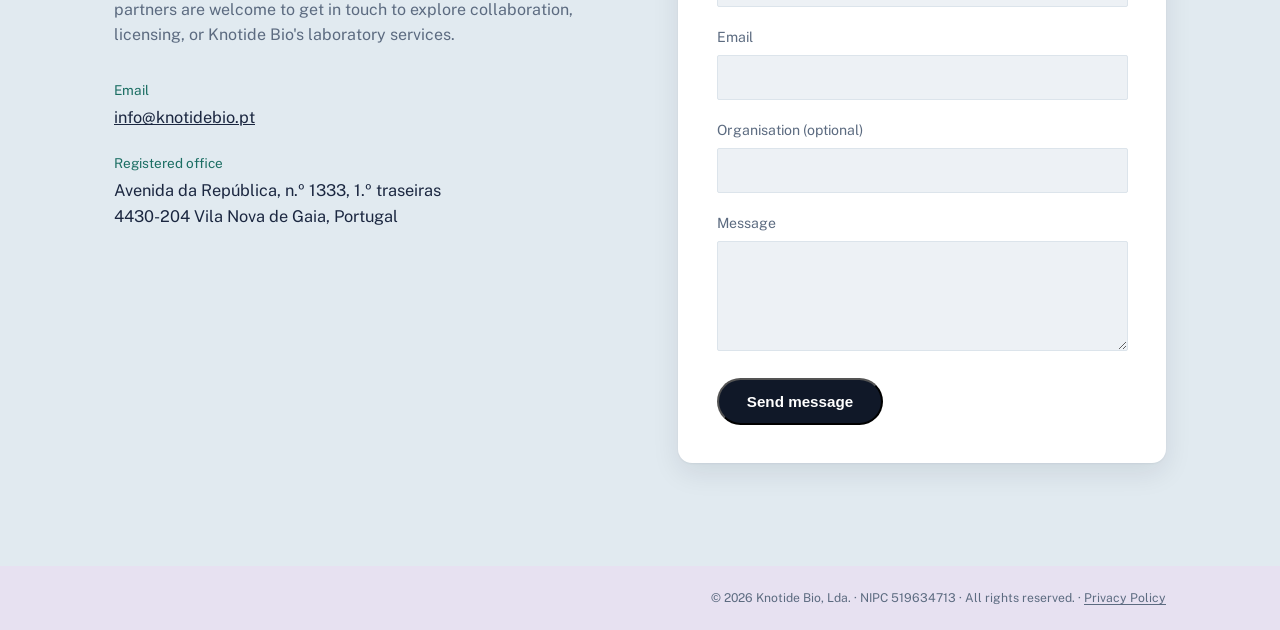
==== commit aeec4896: "Add files via upload" ====
--- a/index.html
+++ b/index.html
@@ -68,16 +68,16 @@
     <div class="stats">
       <div class="container">
         <div>
-          <div class="stat-num">3</div>
-          <div class="stat-label">Senior researchers, with a combined 45+ years of experience in biotechnology R&amp;D and industry</div>
+          <div class="stat-num">Hundreds</div>
+          <div class="stat-label">of small protein candidates already designed for the platform's first application, in shrimp aquaculture</div>
+        </div>
+        <div>
+          <div class="stat-num">Active applicant</div>
+          <div class="stat-label">Portugal 2030 &middot; COMPETE &middot; Horizon Europe</div>
         </div>
         <div>
           <div class="stat-num">Porto</div>
           <div class="stat-label">Headquartered in Portugal, built for European and global markets</div>
-        </div>
-        <div>
-          <div class="stat-num">Active applicant</div>
-          <div class="stat-label">Portugal 2030 &middot; COMPETE &middot; Horizon Europe</div>
         </div>
       </div>
     </div>
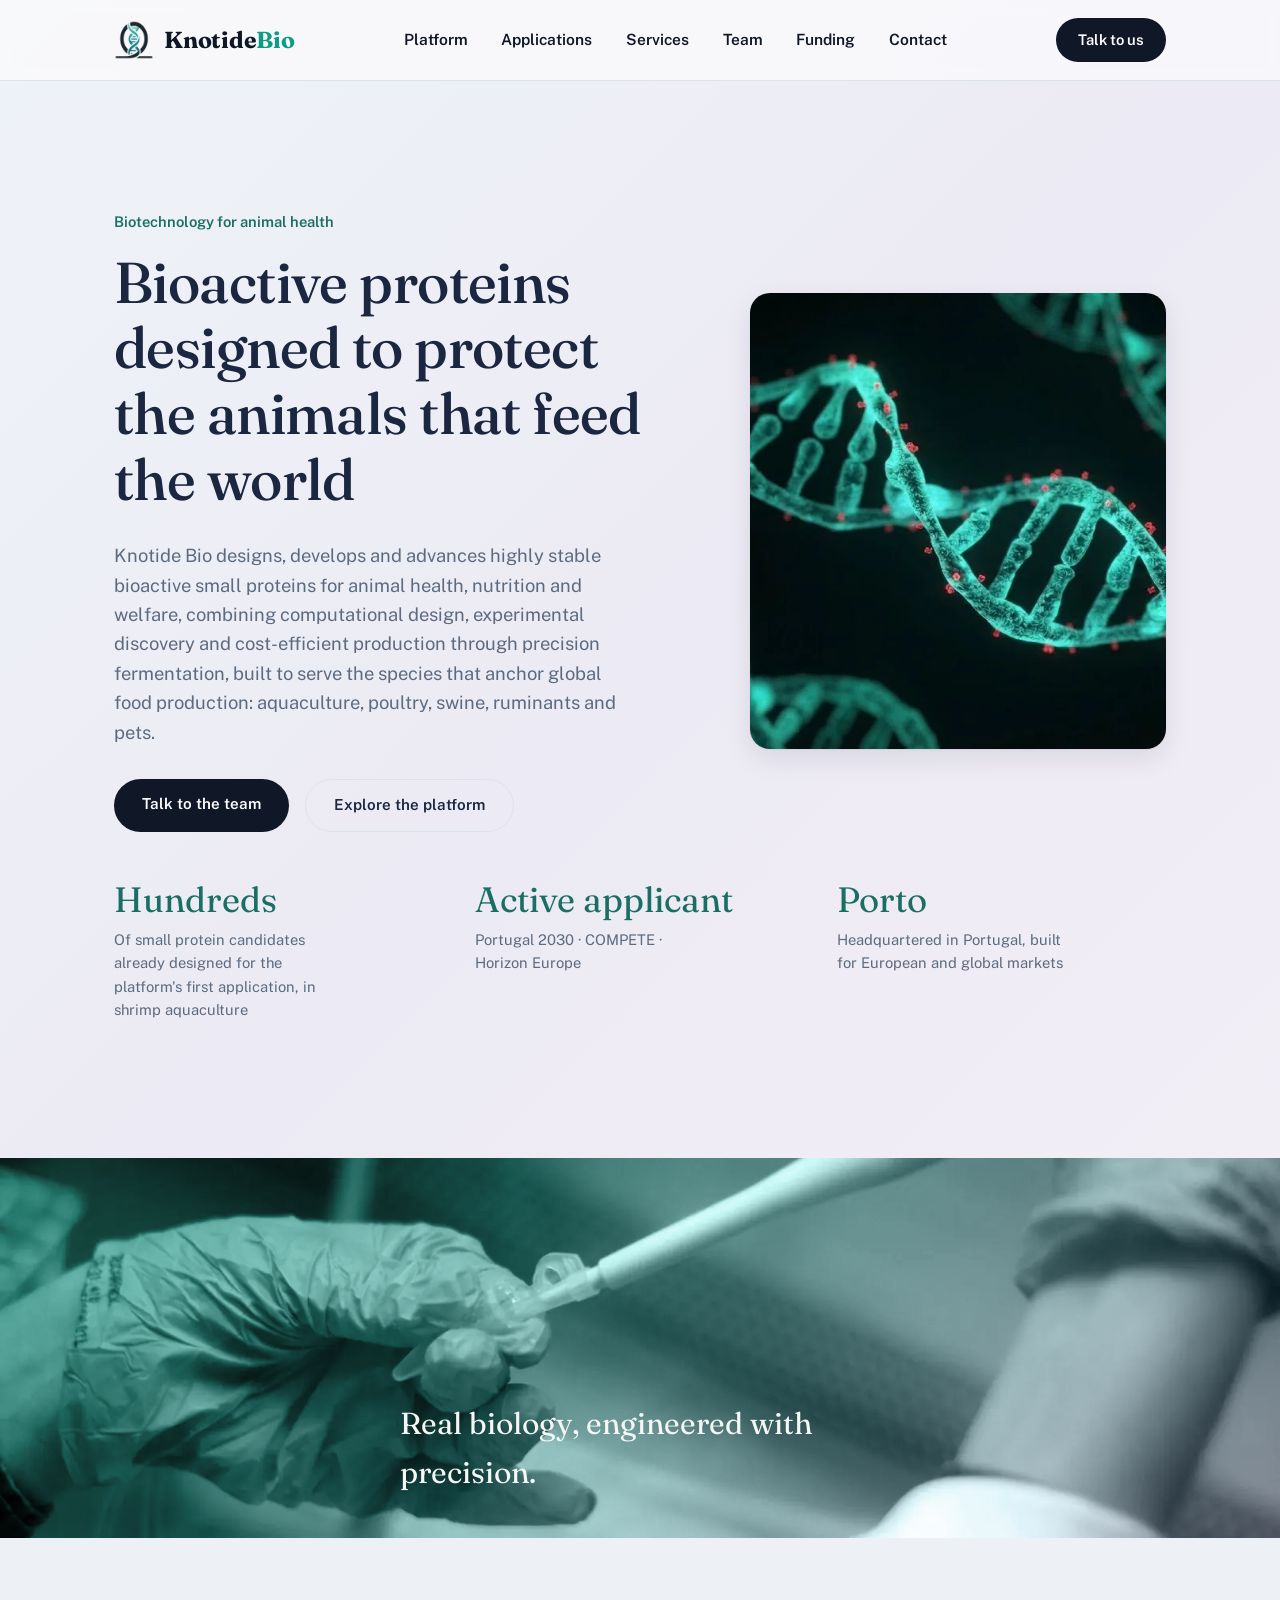
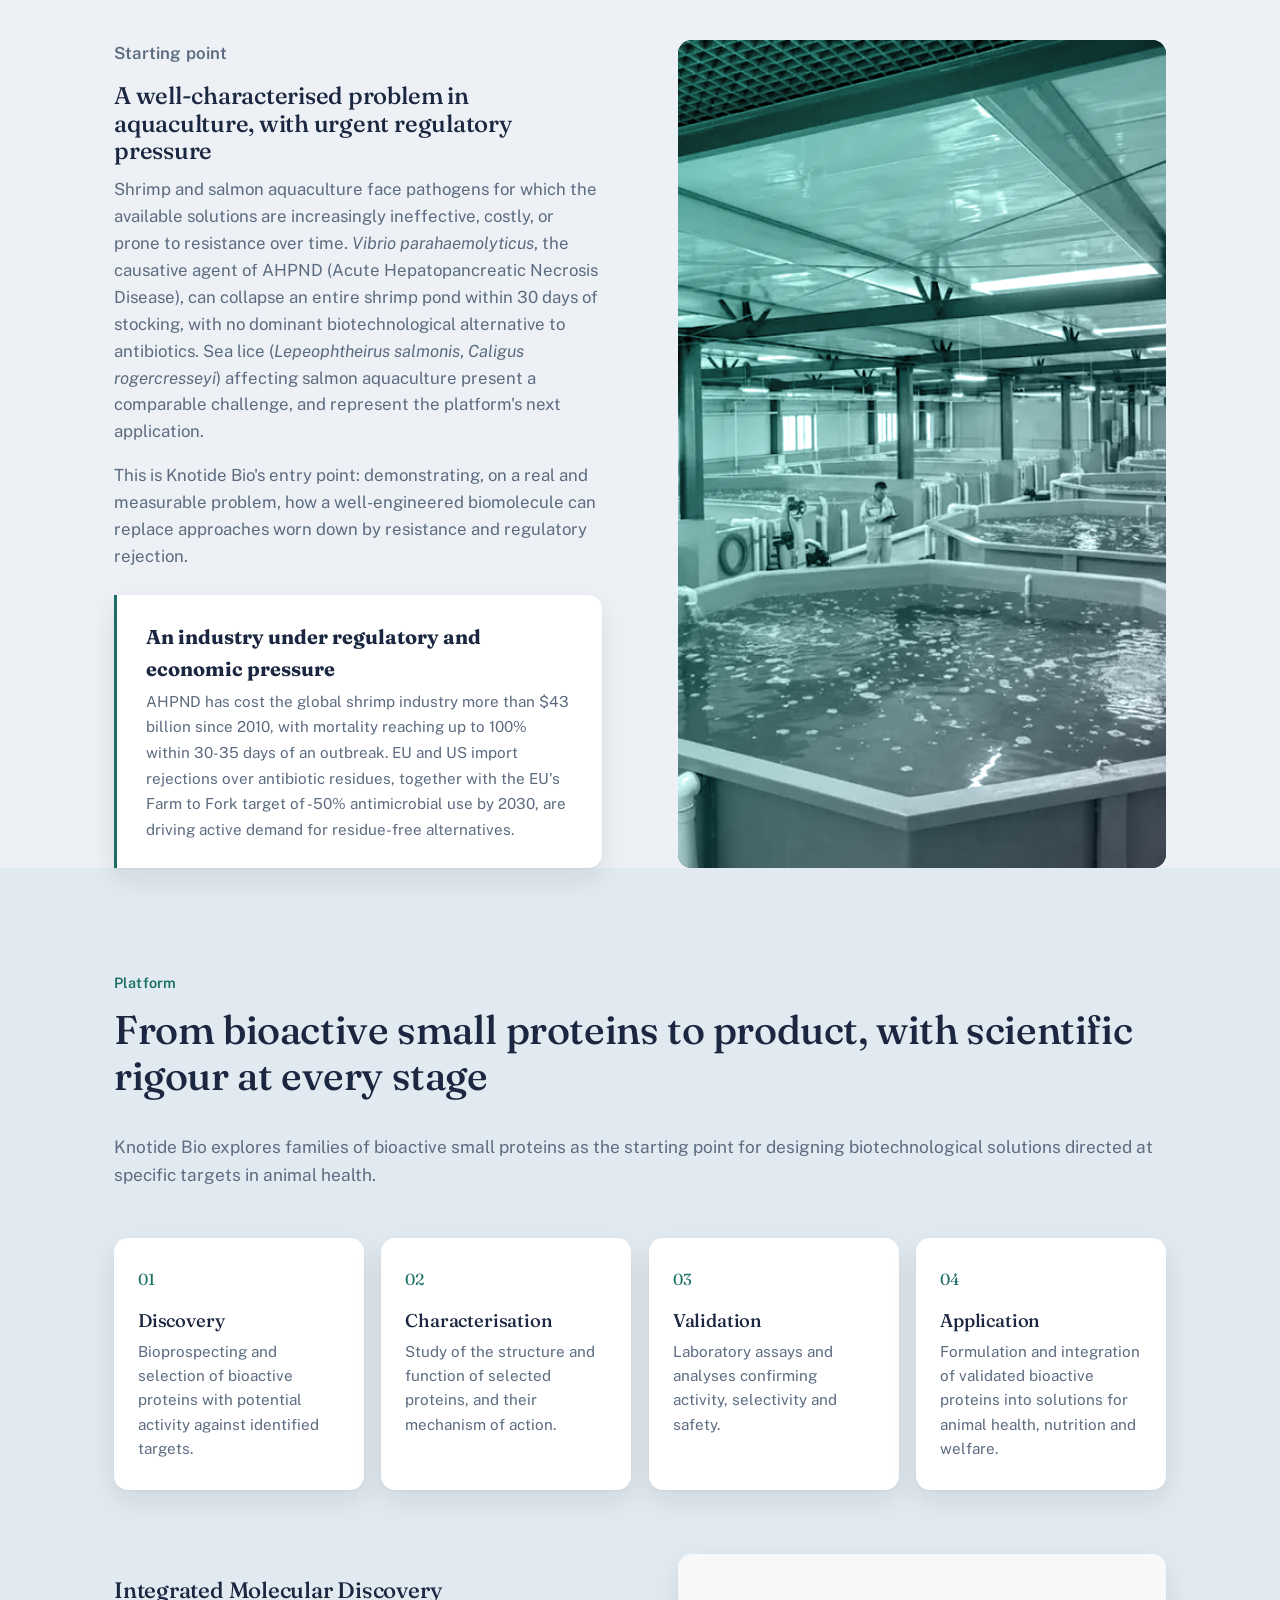
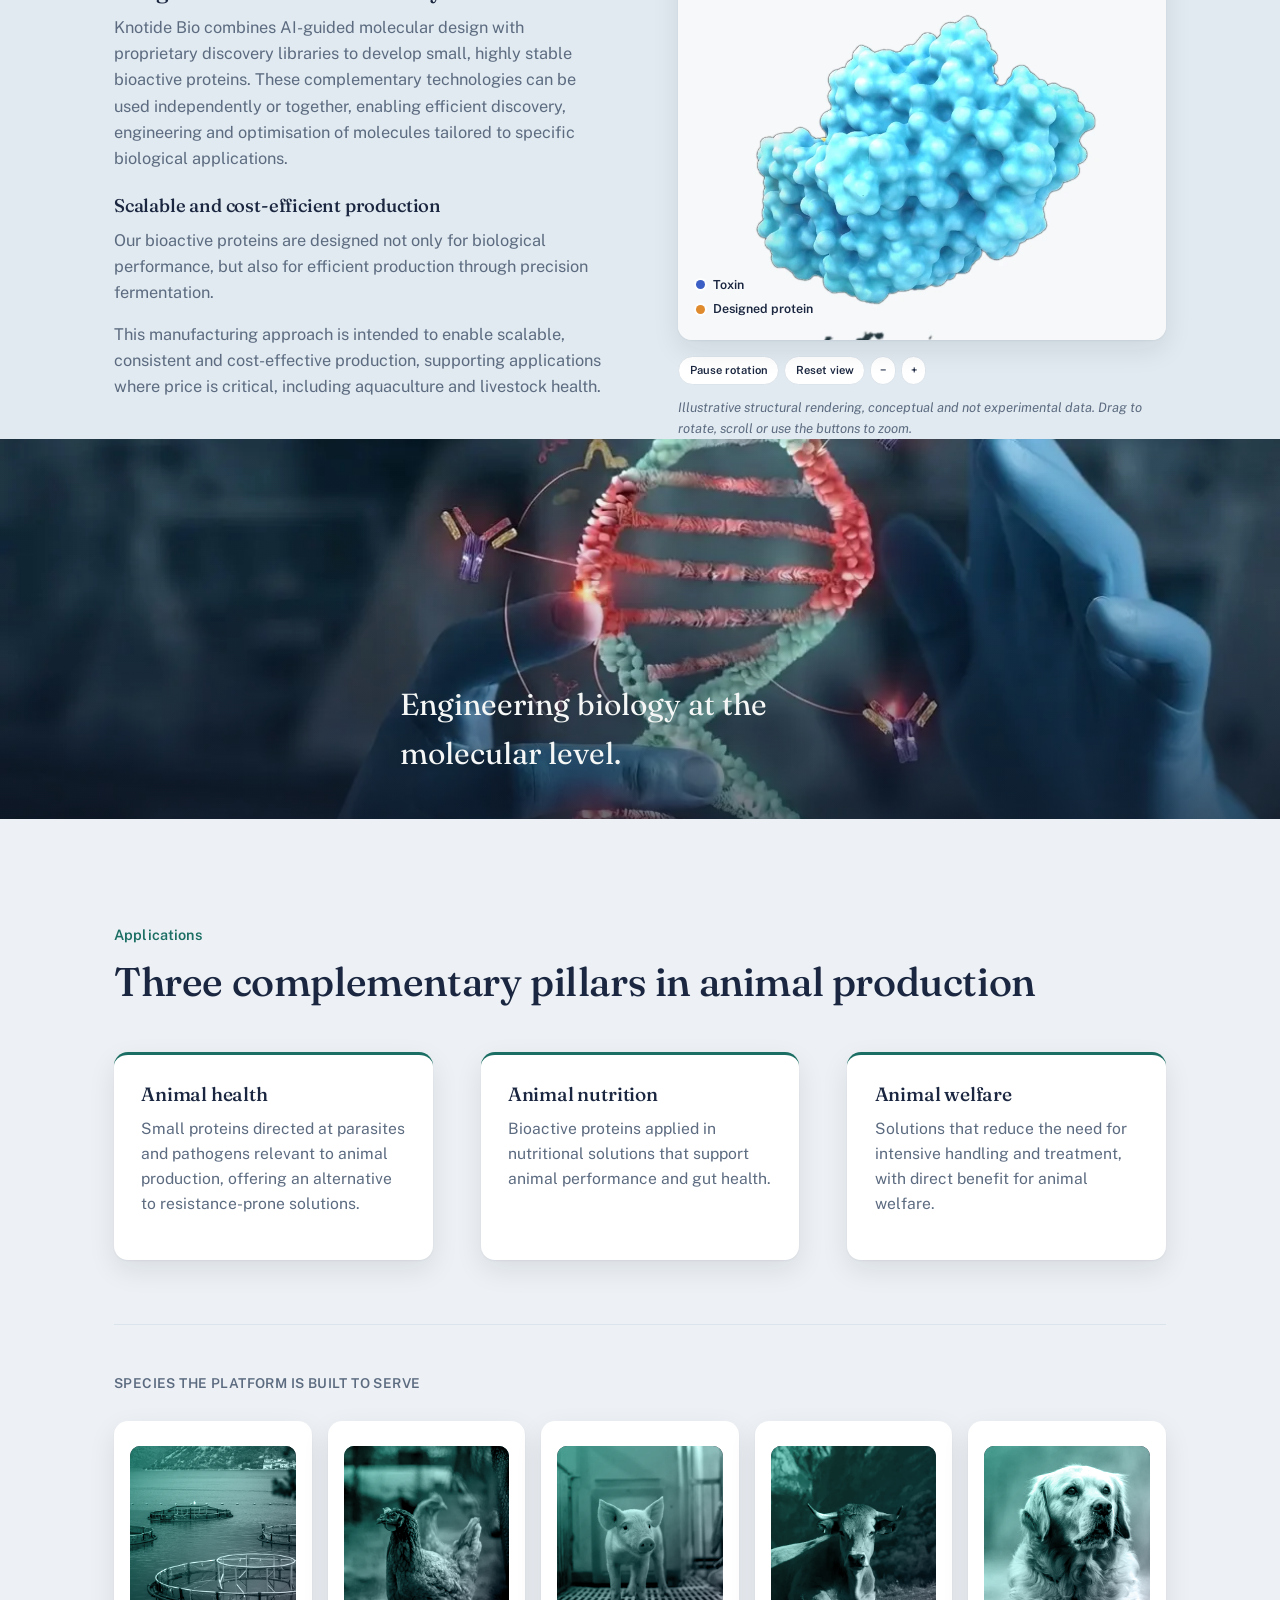
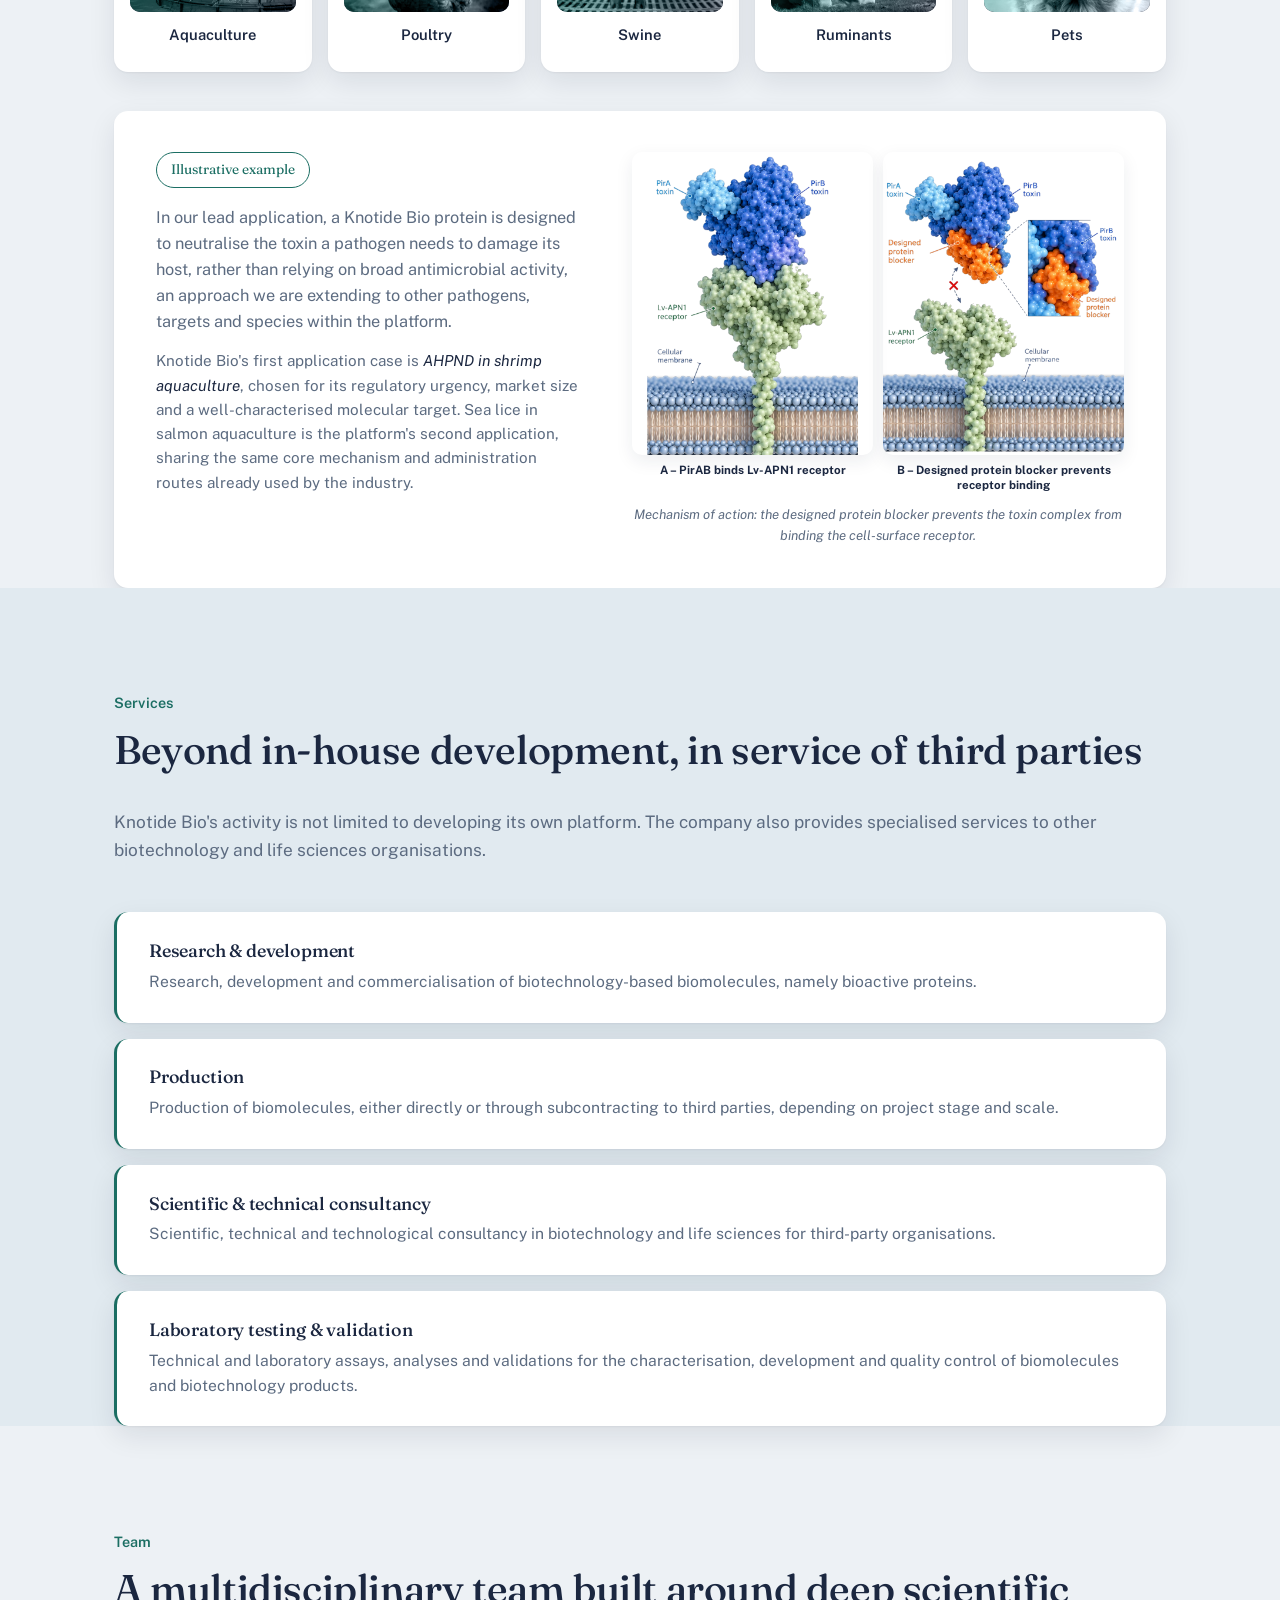
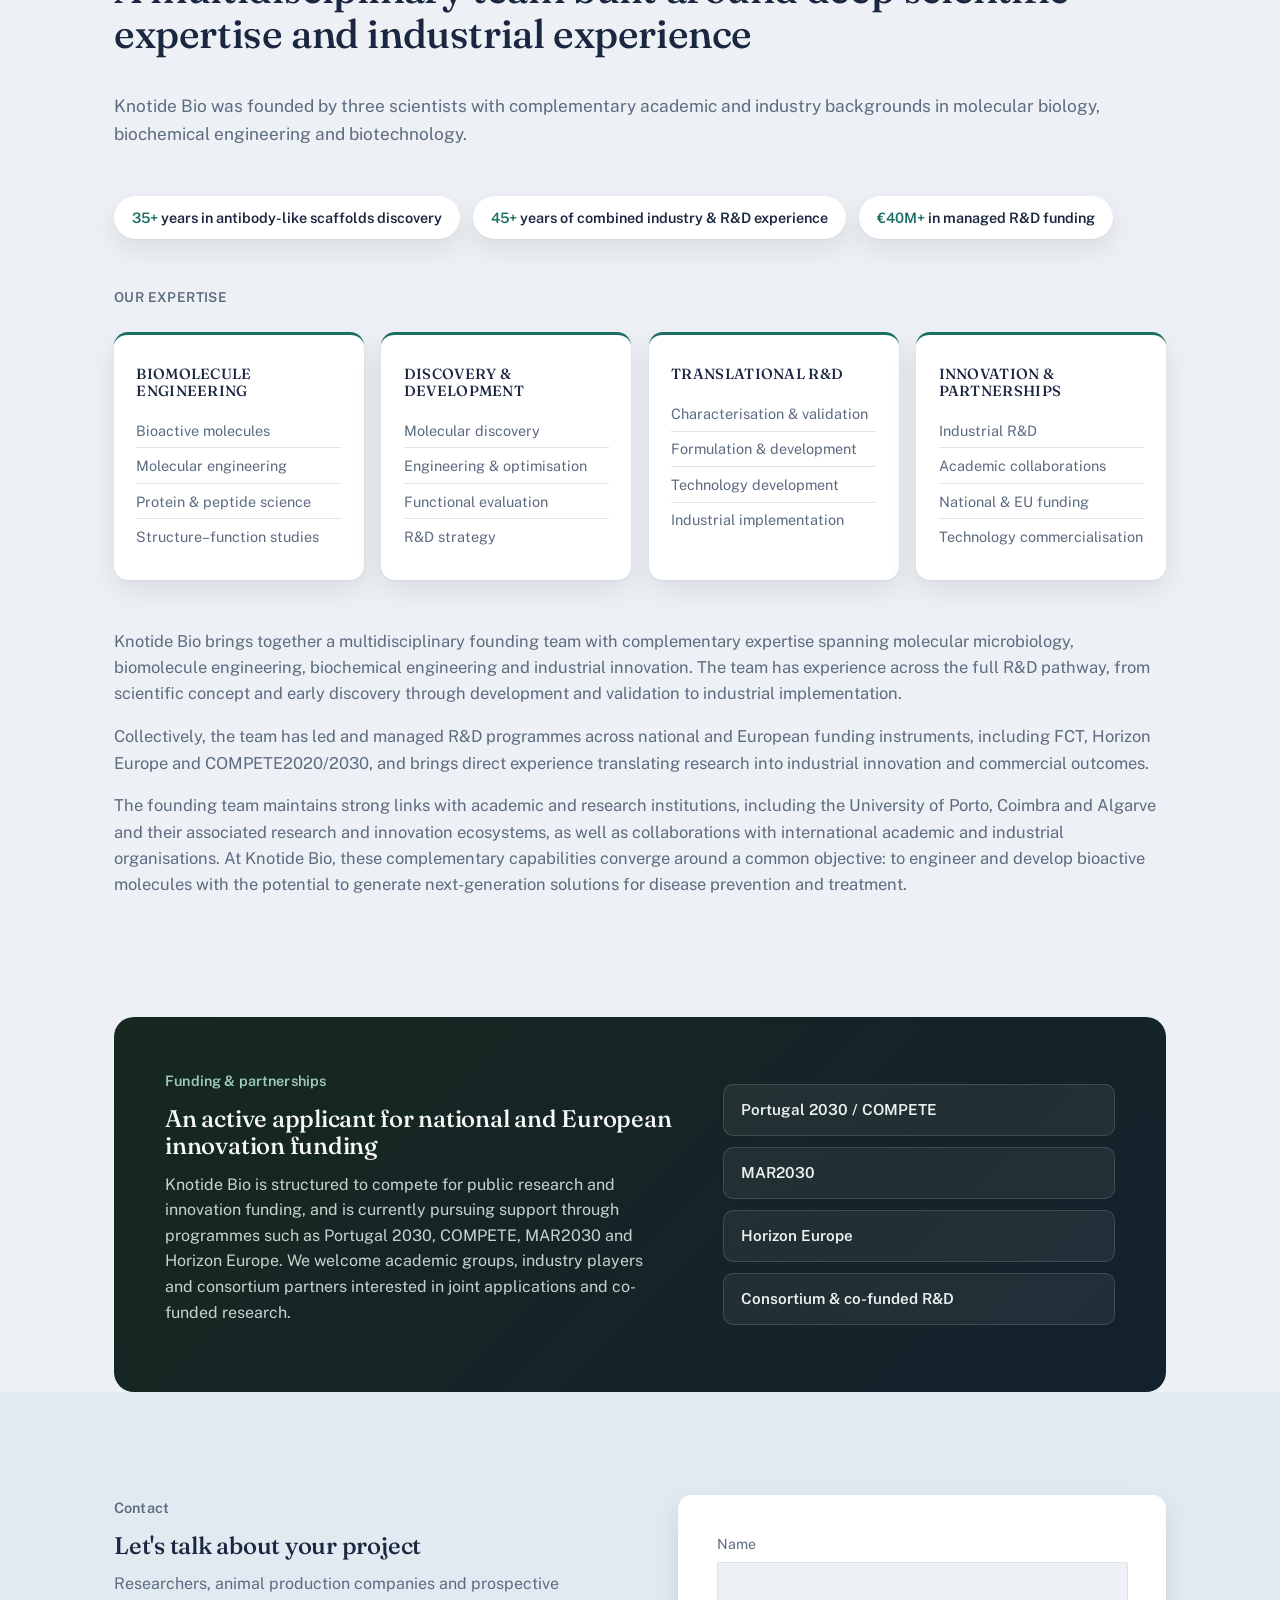
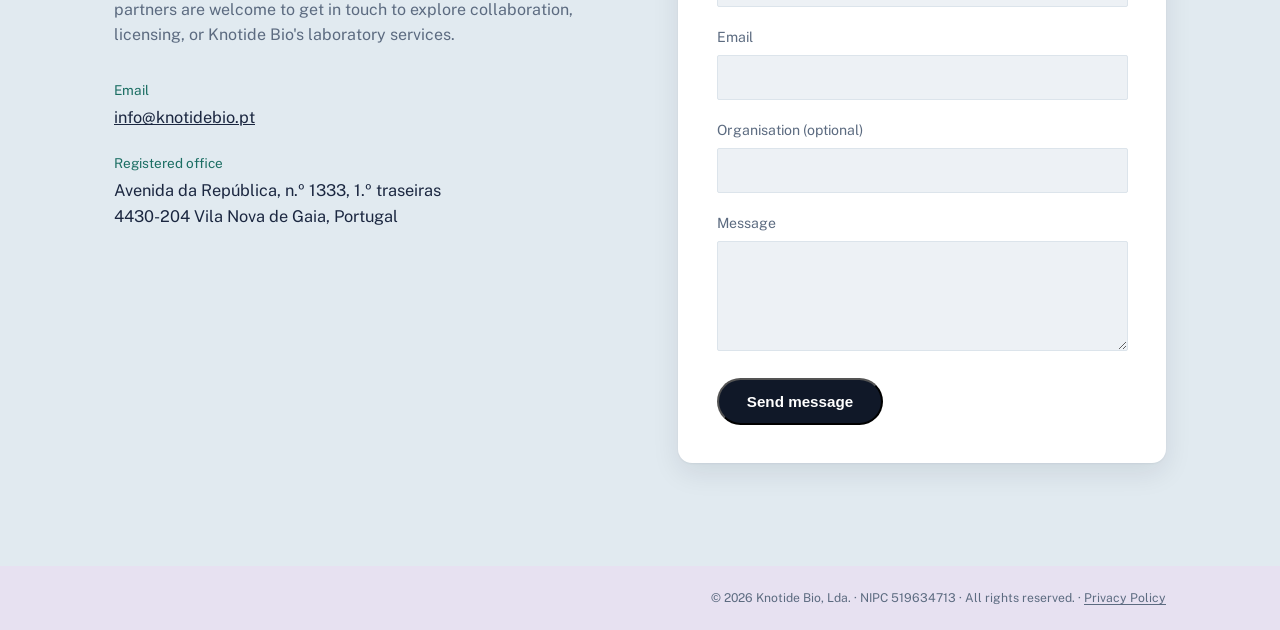
==== commit 485c82f0: "Add files via upload" ====
--- a/index.html
+++ b/index.html
@@ -69,7 +69,7 @@
       <div class="container">
         <div>
           <div class="stat-num">Hundreds</div>
-          <div class="stat-label">of small protein candidates already designed for the platform's first application, in shrimp aquaculture</div>
+          <div class="stat-label">Of small protein candidates already designed for the platform's first application, in shrimp aquaculture</div>
         </div>
         <div>
           <div class="stat-num">Active applicant</div>
--- a/styles.css
+++ b/styles.css
@@ -234,6 +234,7 @@
   display: grid;
   grid-template-columns: repeat(3, 1fr);
   gap: 2rem;
+  align-items: start;
 }
 .stat-num {
   font-family: var(--font-display);
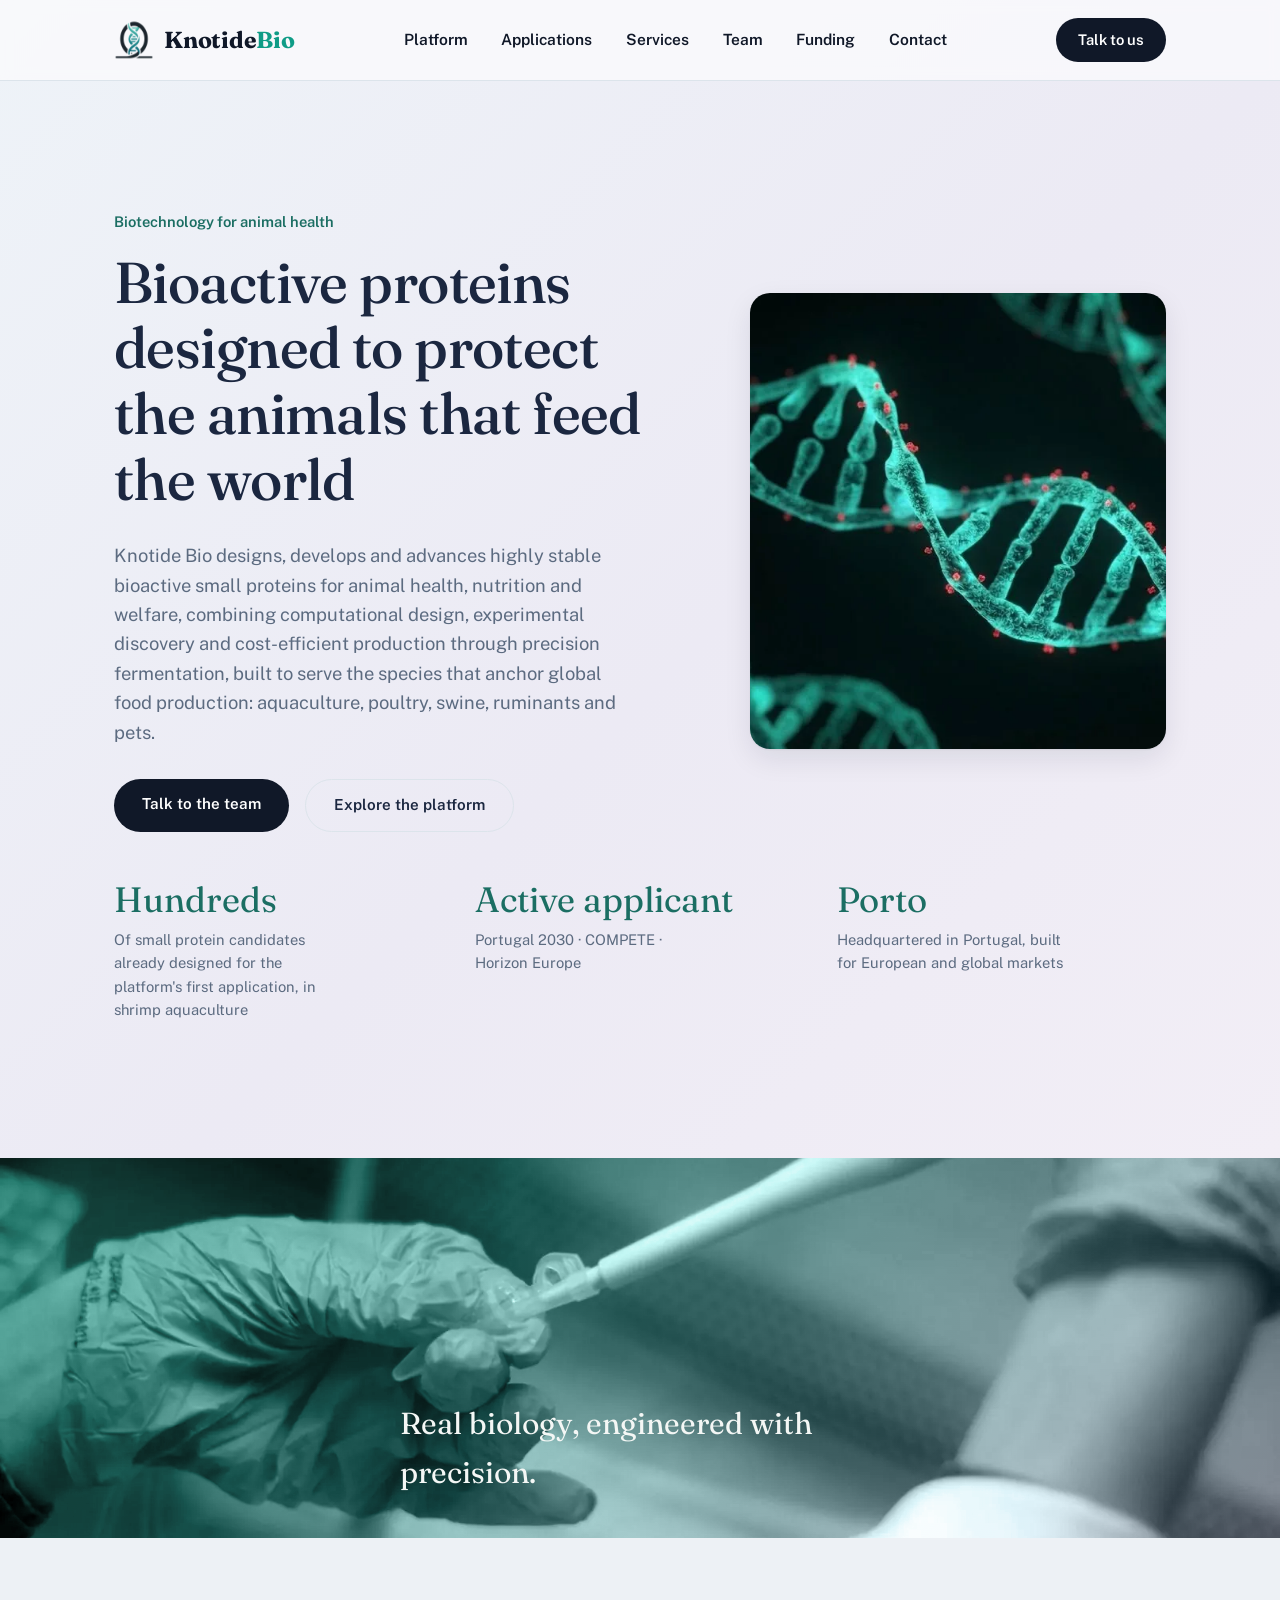
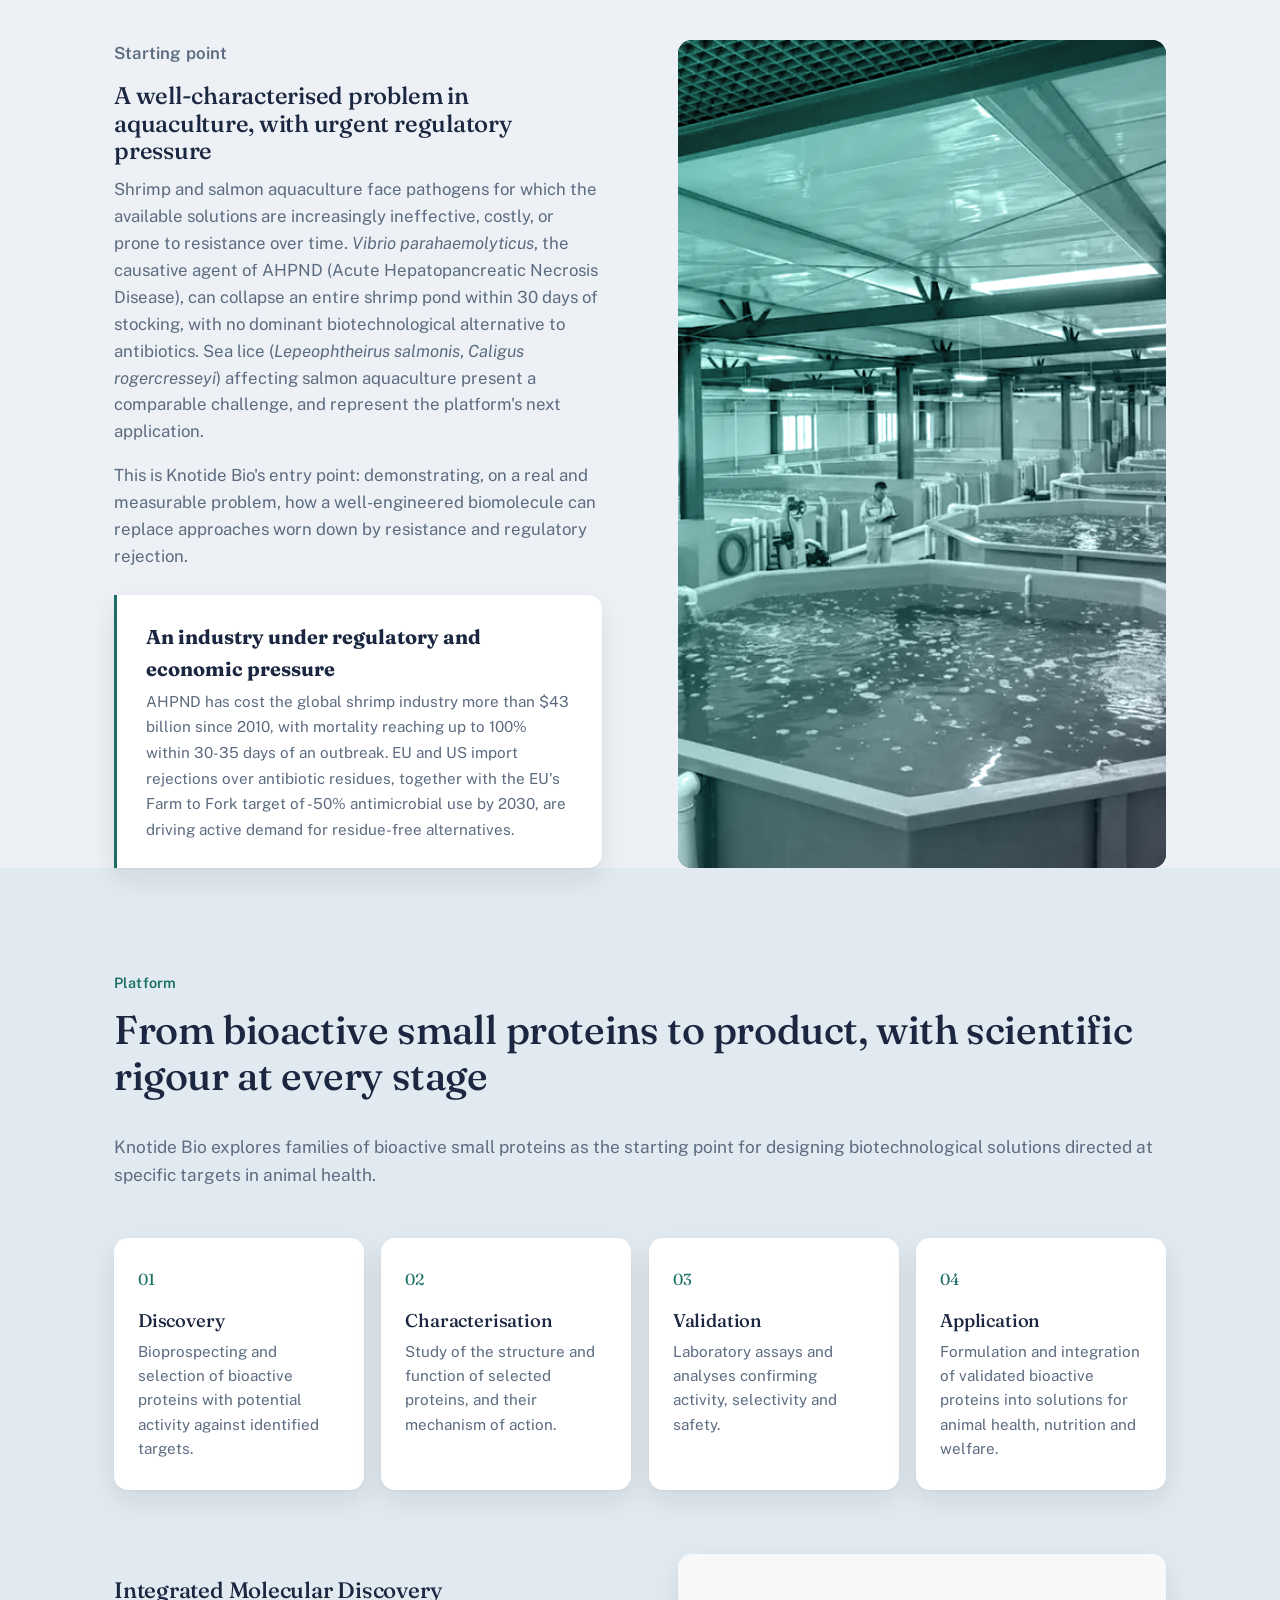
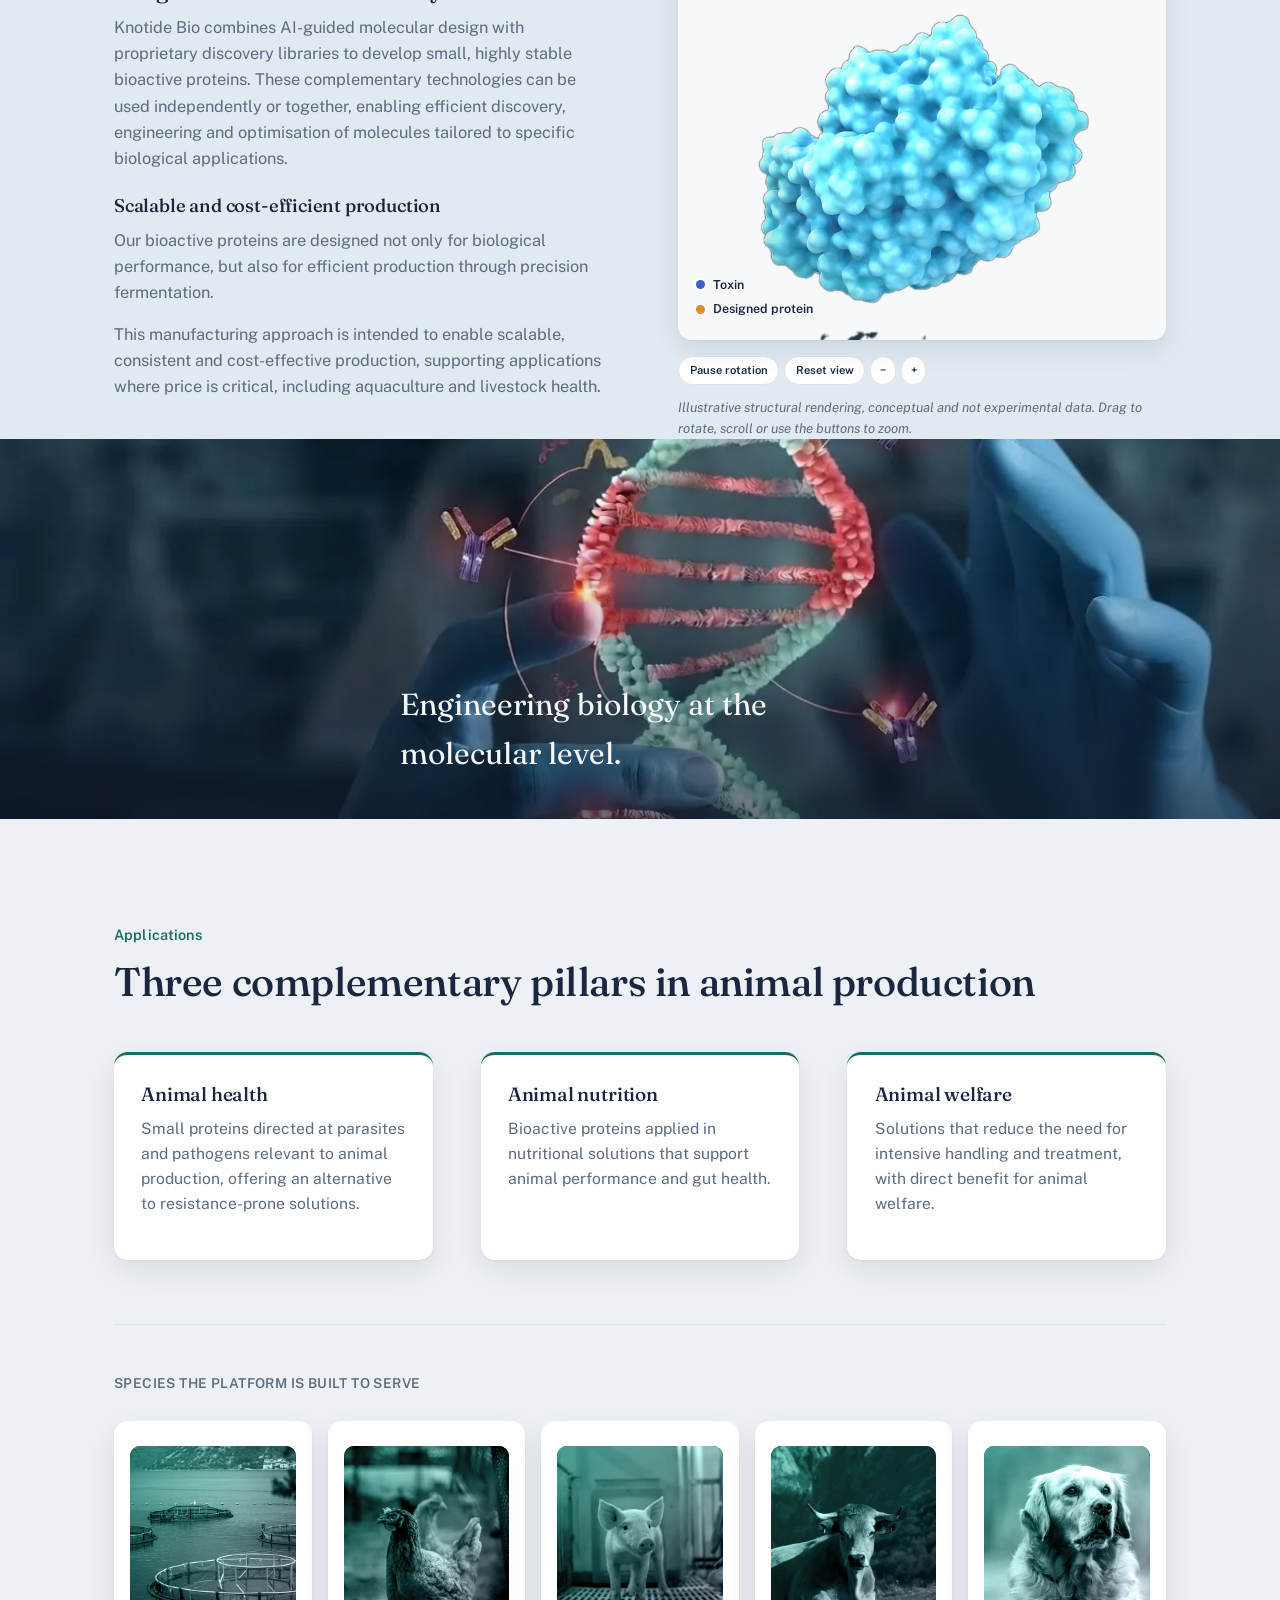
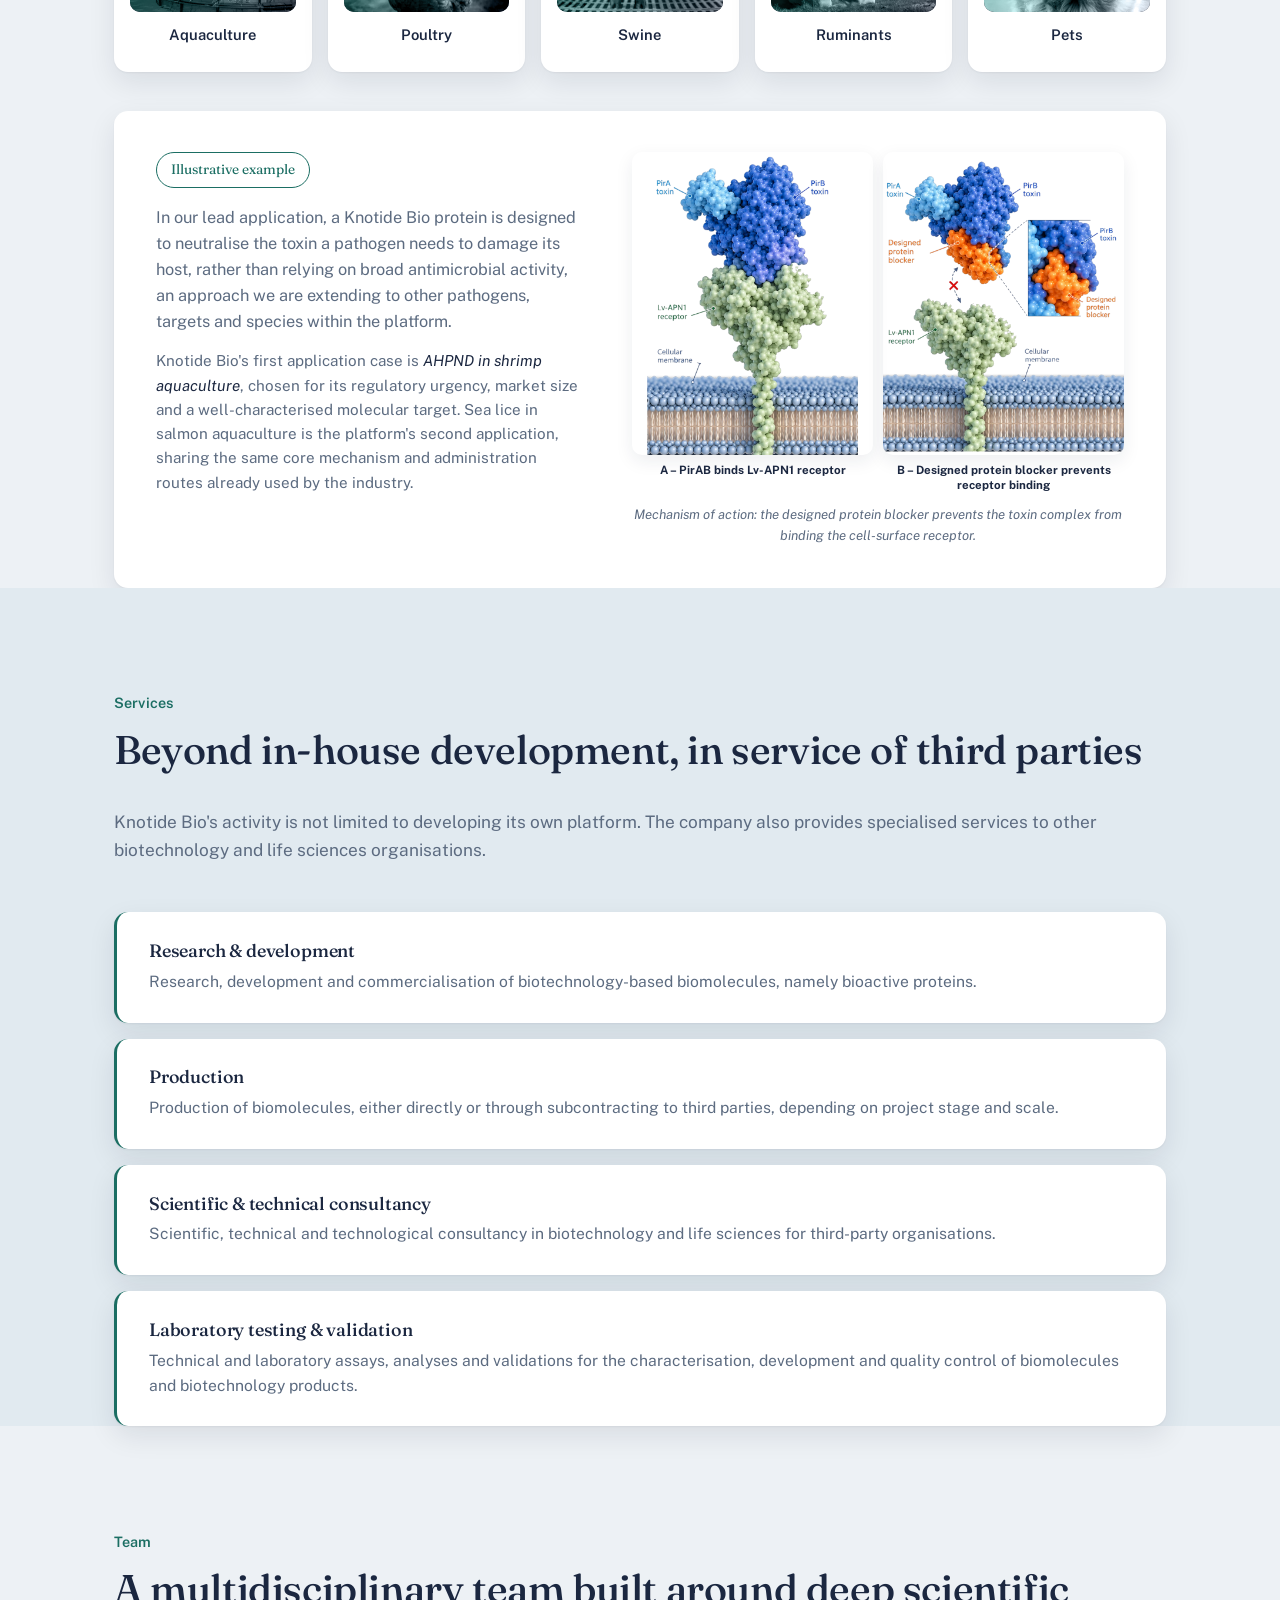
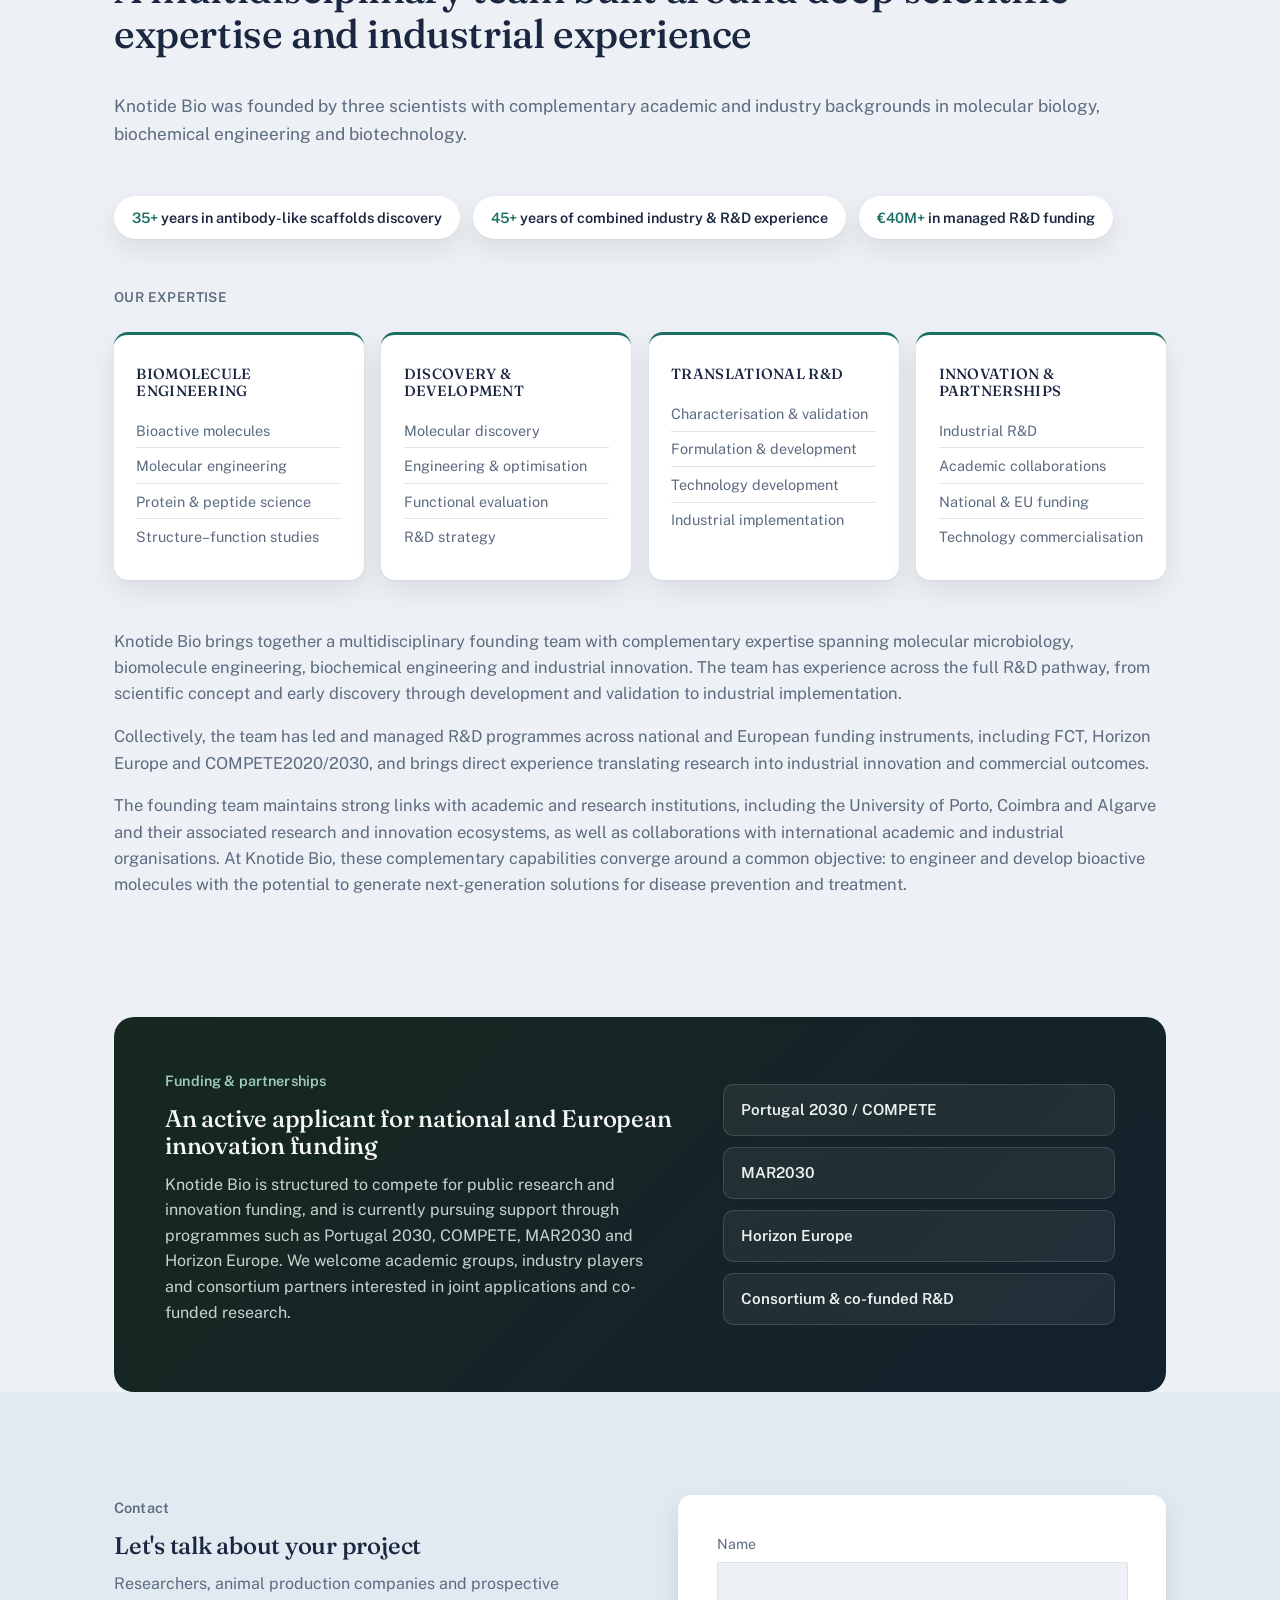
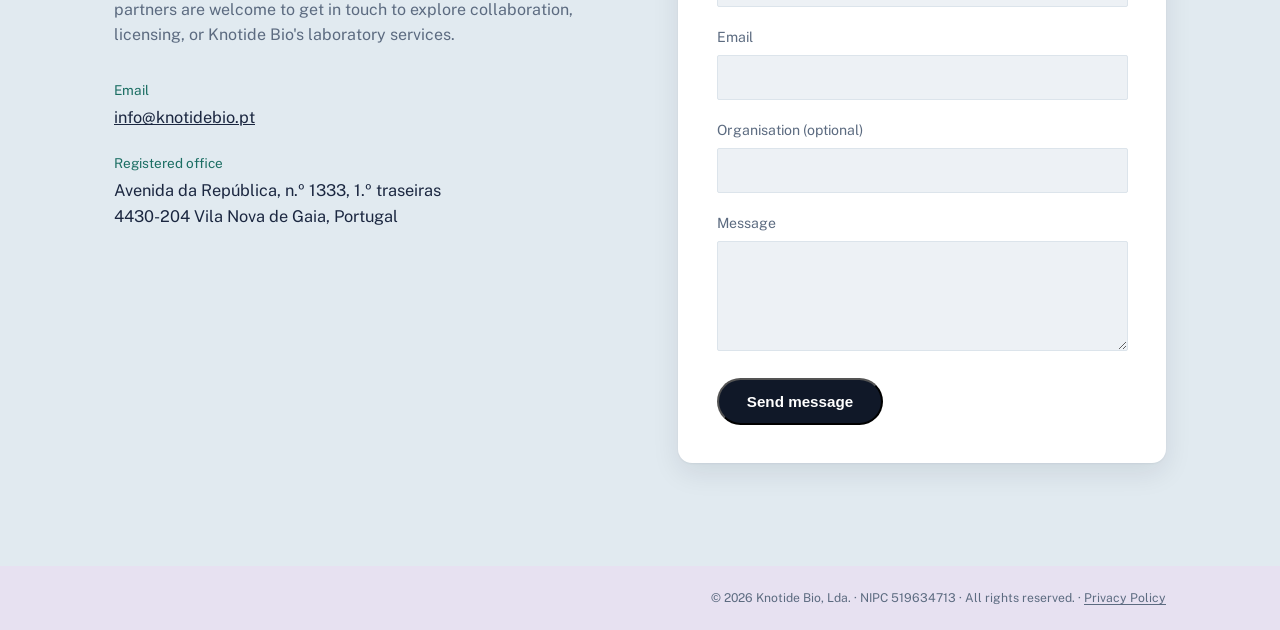
==== commit e79412c6: "Add files via upload" ====
--- a/index.html
+++ b/index.html
@@ -8,14 +8,14 @@
 <meta property="og:title" content="Knotide Bio | Bioactive small proteins for animal health">
 <meta property="og:description" content="Bioactive small proteins engineered for animal health, nutrition and welfare, across aquaculture, poultry, swine, ruminants and pets.">
 <meta property="og:type" content="website">
-<meta property="og:image" content="https://osramo-beep.github.io/knotide-site/images/og-image.jpg">
+<meta property="og:image" content="https://www.knotidebio.pt/images/og-image.jpg">
 <meta property="og:image:width" content="1200">
 <meta property="og:image:height" content="630">
-<meta property="og:url" content="https://osramo-beep.github.io/knotide-site/">
+<meta property="og:url" content="https://www.knotidebio.pt/">
 <meta name="twitter:card" content="summary_large_image">
 <meta name="twitter:title" content="Knotide Bio | Bioactive small proteins for animal health">
 <meta name="twitter:description" content="Bioactive small proteins engineered for animal health, nutrition and welfare, across aquaculture, poultry, swine, ruminants and pets.">
-<meta name="twitter:image" content="https://osramo-beep.github.io/knotide-site/images/og-image.jpg">
+<meta name="twitter:image" content="https://www.knotidebio.pt/images/og-image.jpg">
 <link rel="preconnect" href="https://fonts.googleapis.com">
 <link rel="preconnect" href="https://fonts.gstatic.com" crossorigin>
 <link href="https://fonts.googleapis.com/css2?family=Fraunces:opsz,wght@9..144,400;9..144,500;9..144,600&family=Public+Sans:wght@400;500;600;700&display=swap" rel="stylesheet">
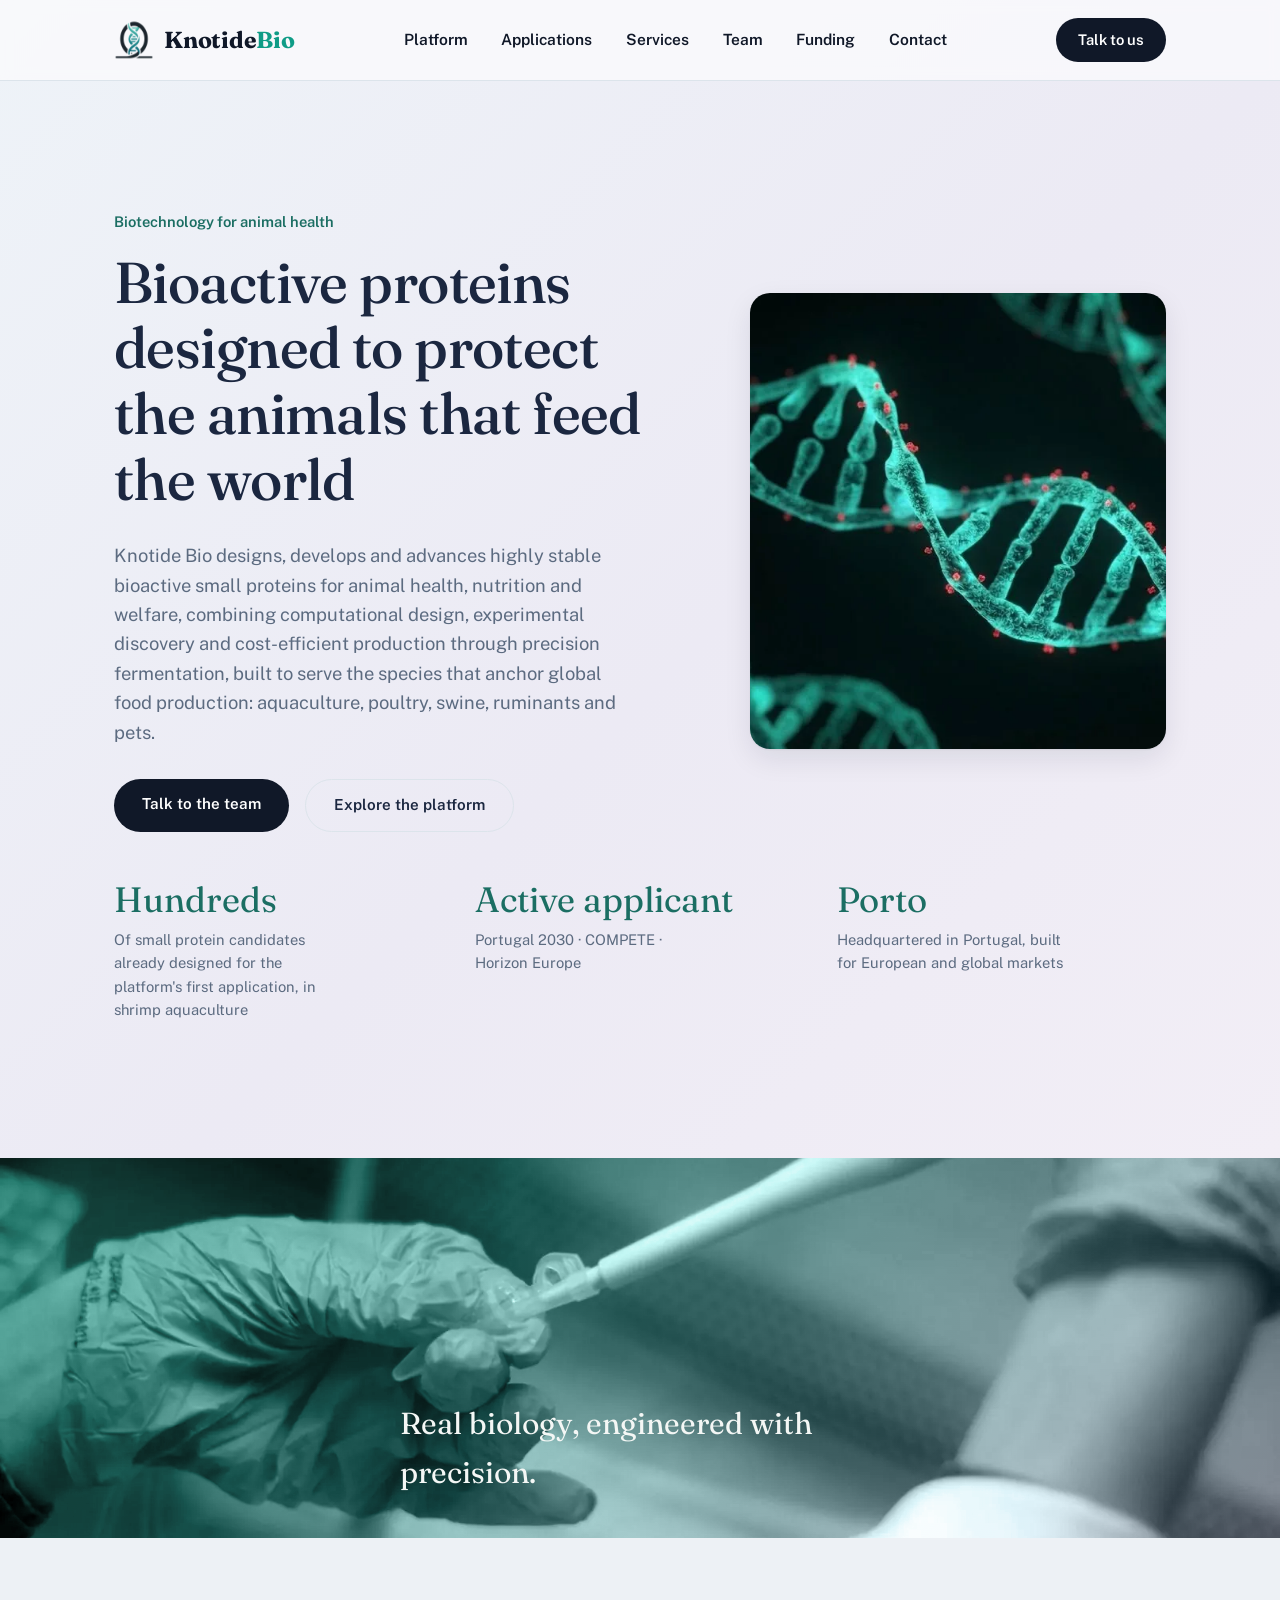
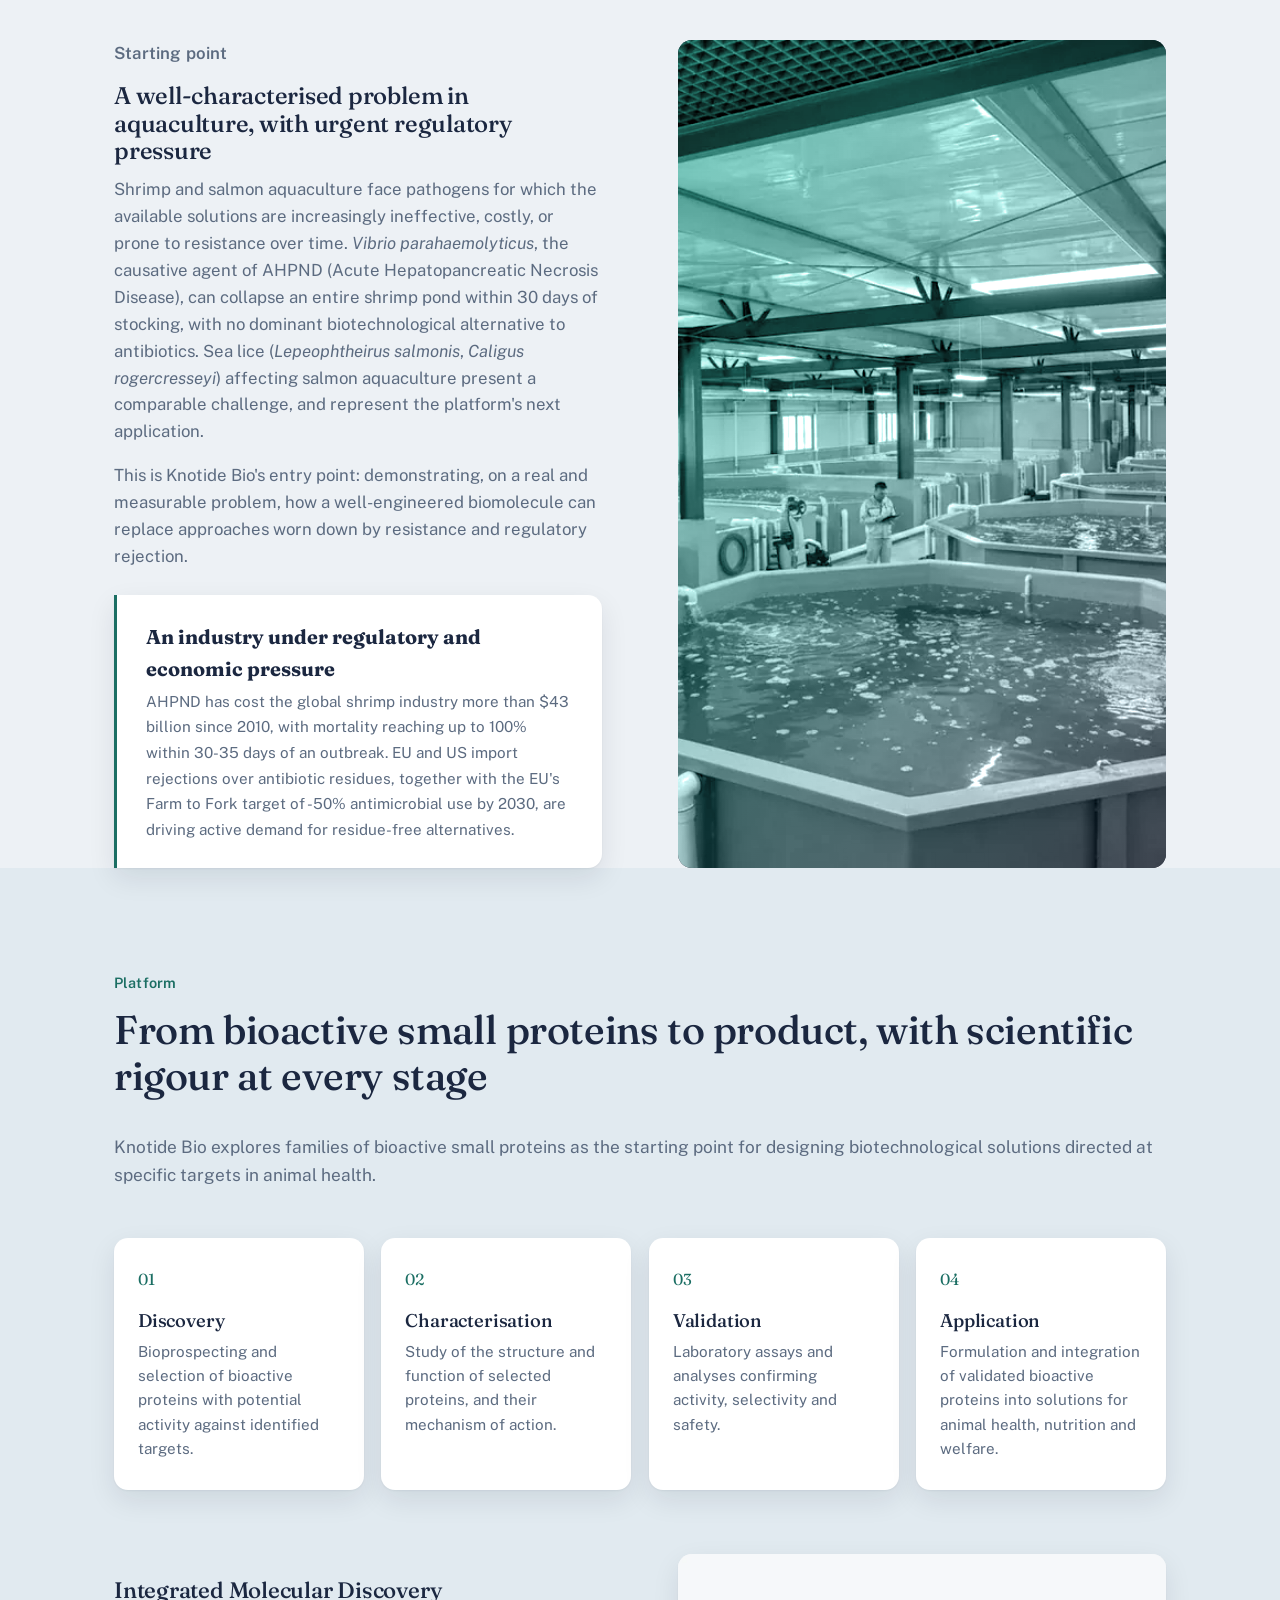
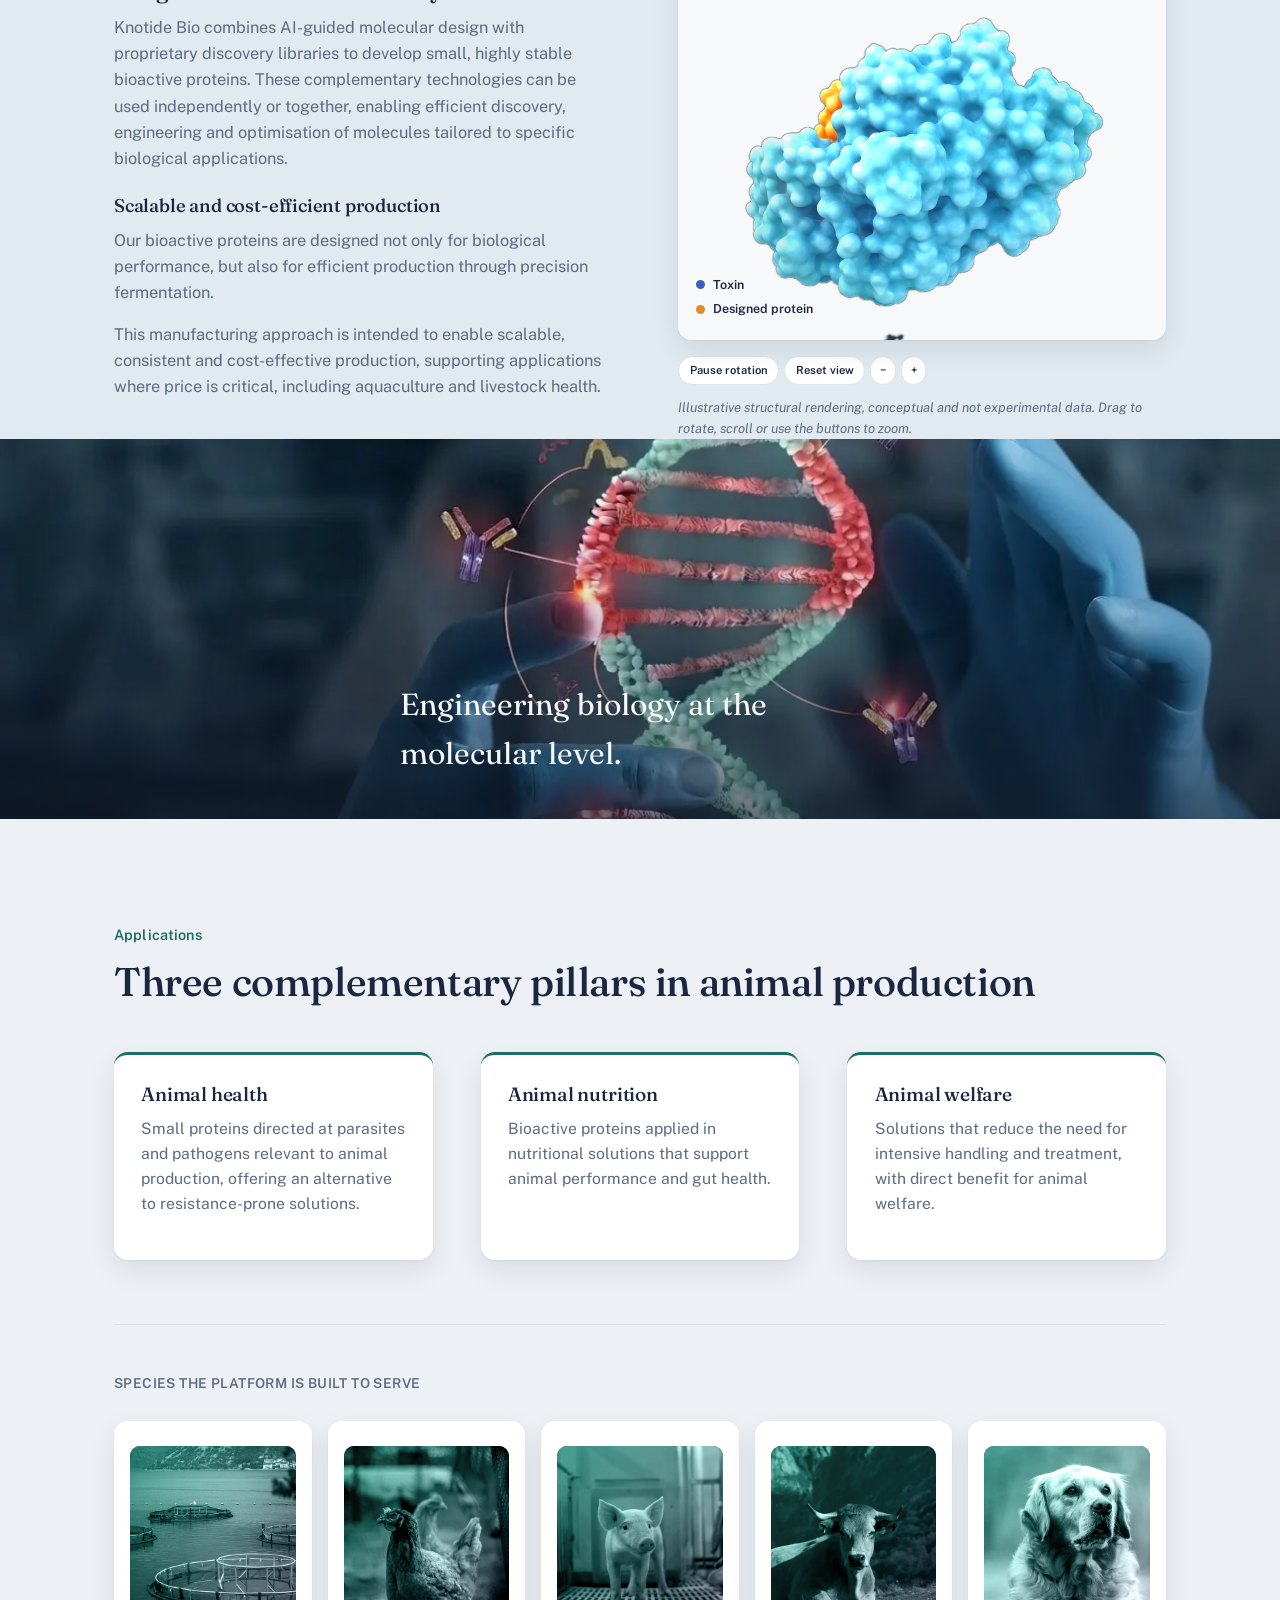
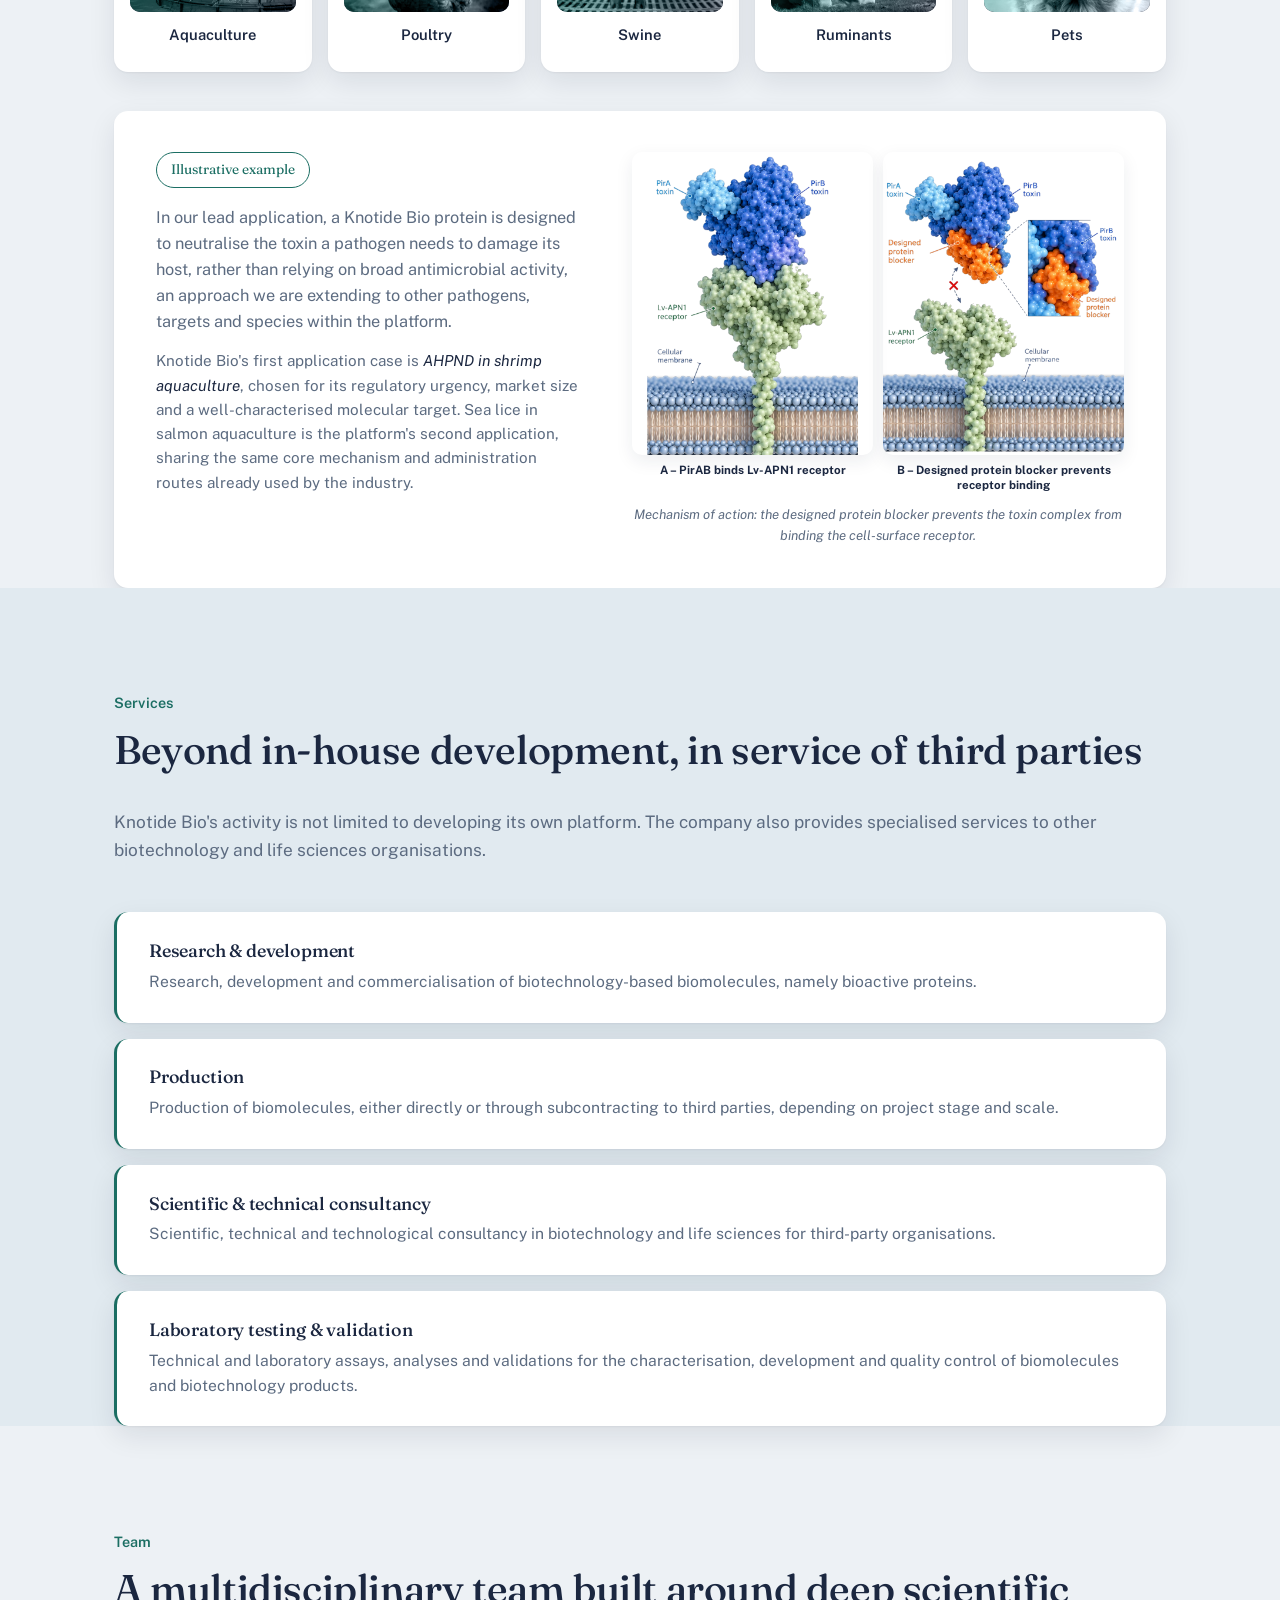
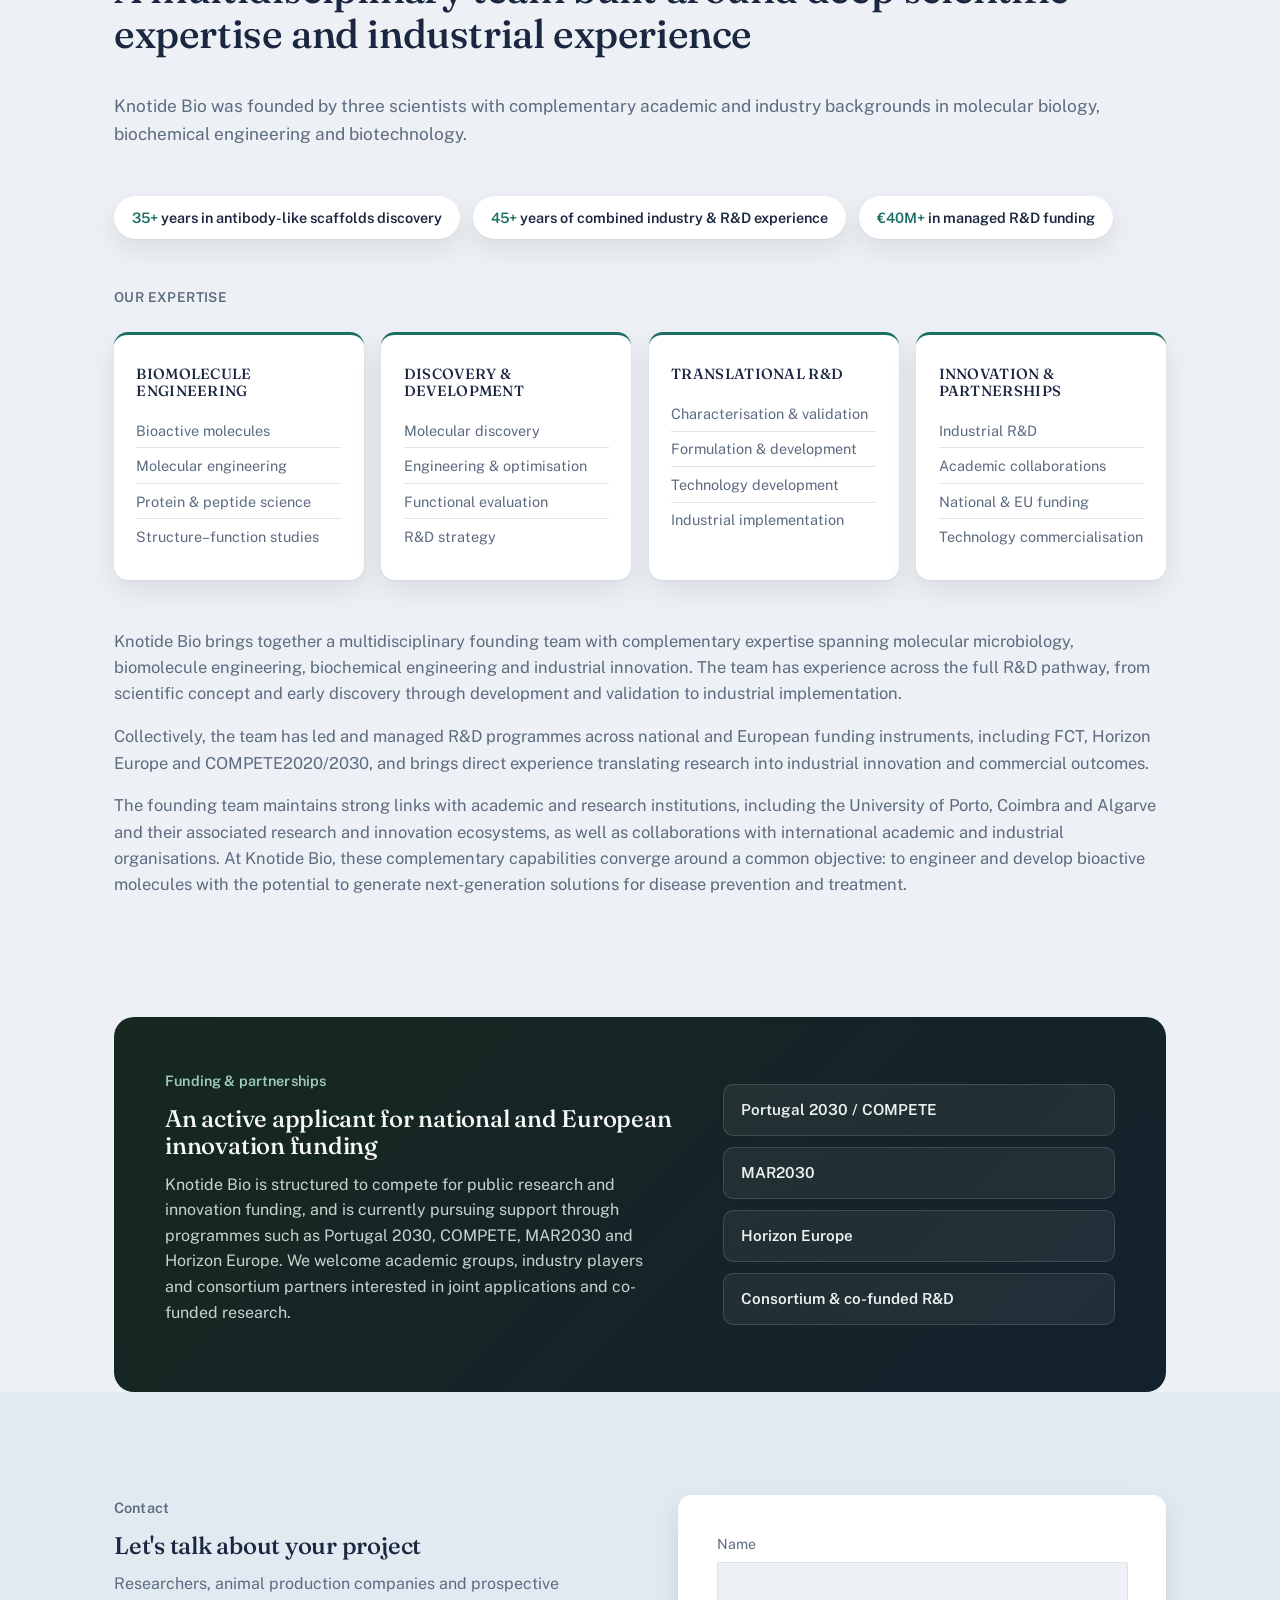
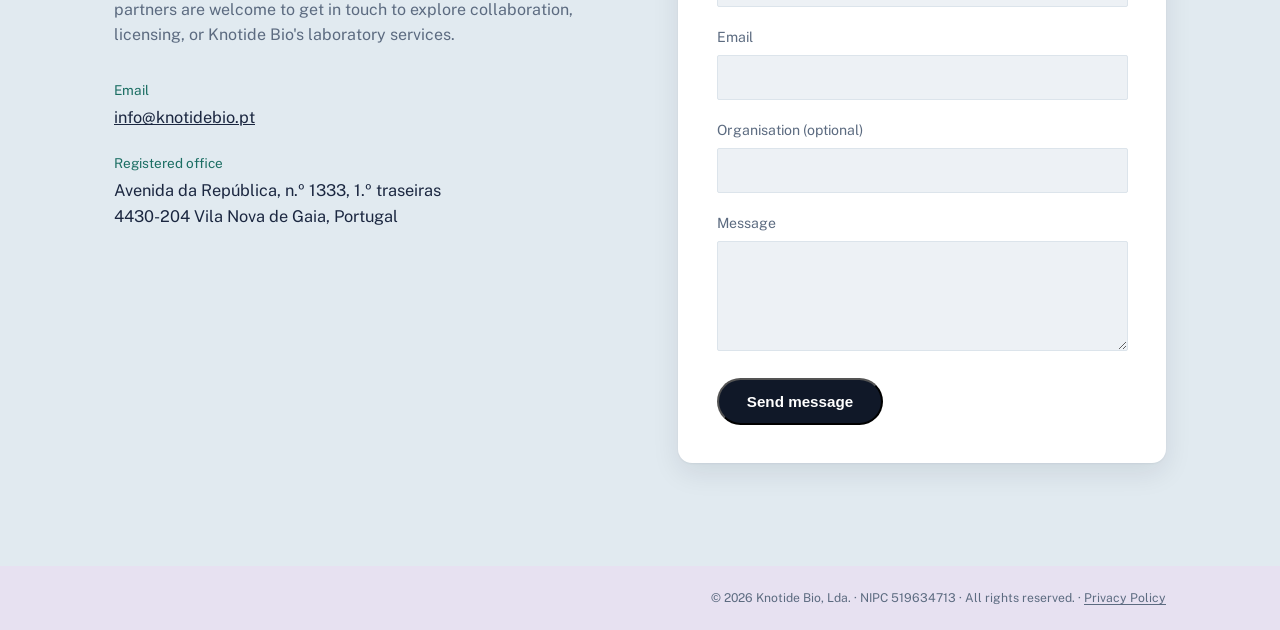
==== commit 7812f761: "Add files via upload" ====
--- a/index.html
+++ b/index.html
@@ -21,7 +21,7 @@
 <link href="https://fonts.googleapis.com/css2?family=Fraunces:opsz,wght@9..144,400;9..144,500;9..144,600&family=Public+Sans:wght@400;500;600;700&display=swap" rel="stylesheet">
 <link rel="stylesheet" href="styles.css">
 <link rel="icon" type="image/png" href="images/favicon.png">
-<script defer src="https://static.cloudflareinsights.com/beacon.min.js" data-cf-beacon='{"token": "SUBSTITUIR_PELO_TEU_TOKEN"}'></script>
+<script defer src="https://static.cloudflareinsights.com/beacon.min.js" data-cf-beacon='{"token": "755b970d1c4c4298afe8ad20d472bd40"}'></script>
 </head>
 <body>
 <div class="side-deco side-deco-left" aria-hidden="true"></div>
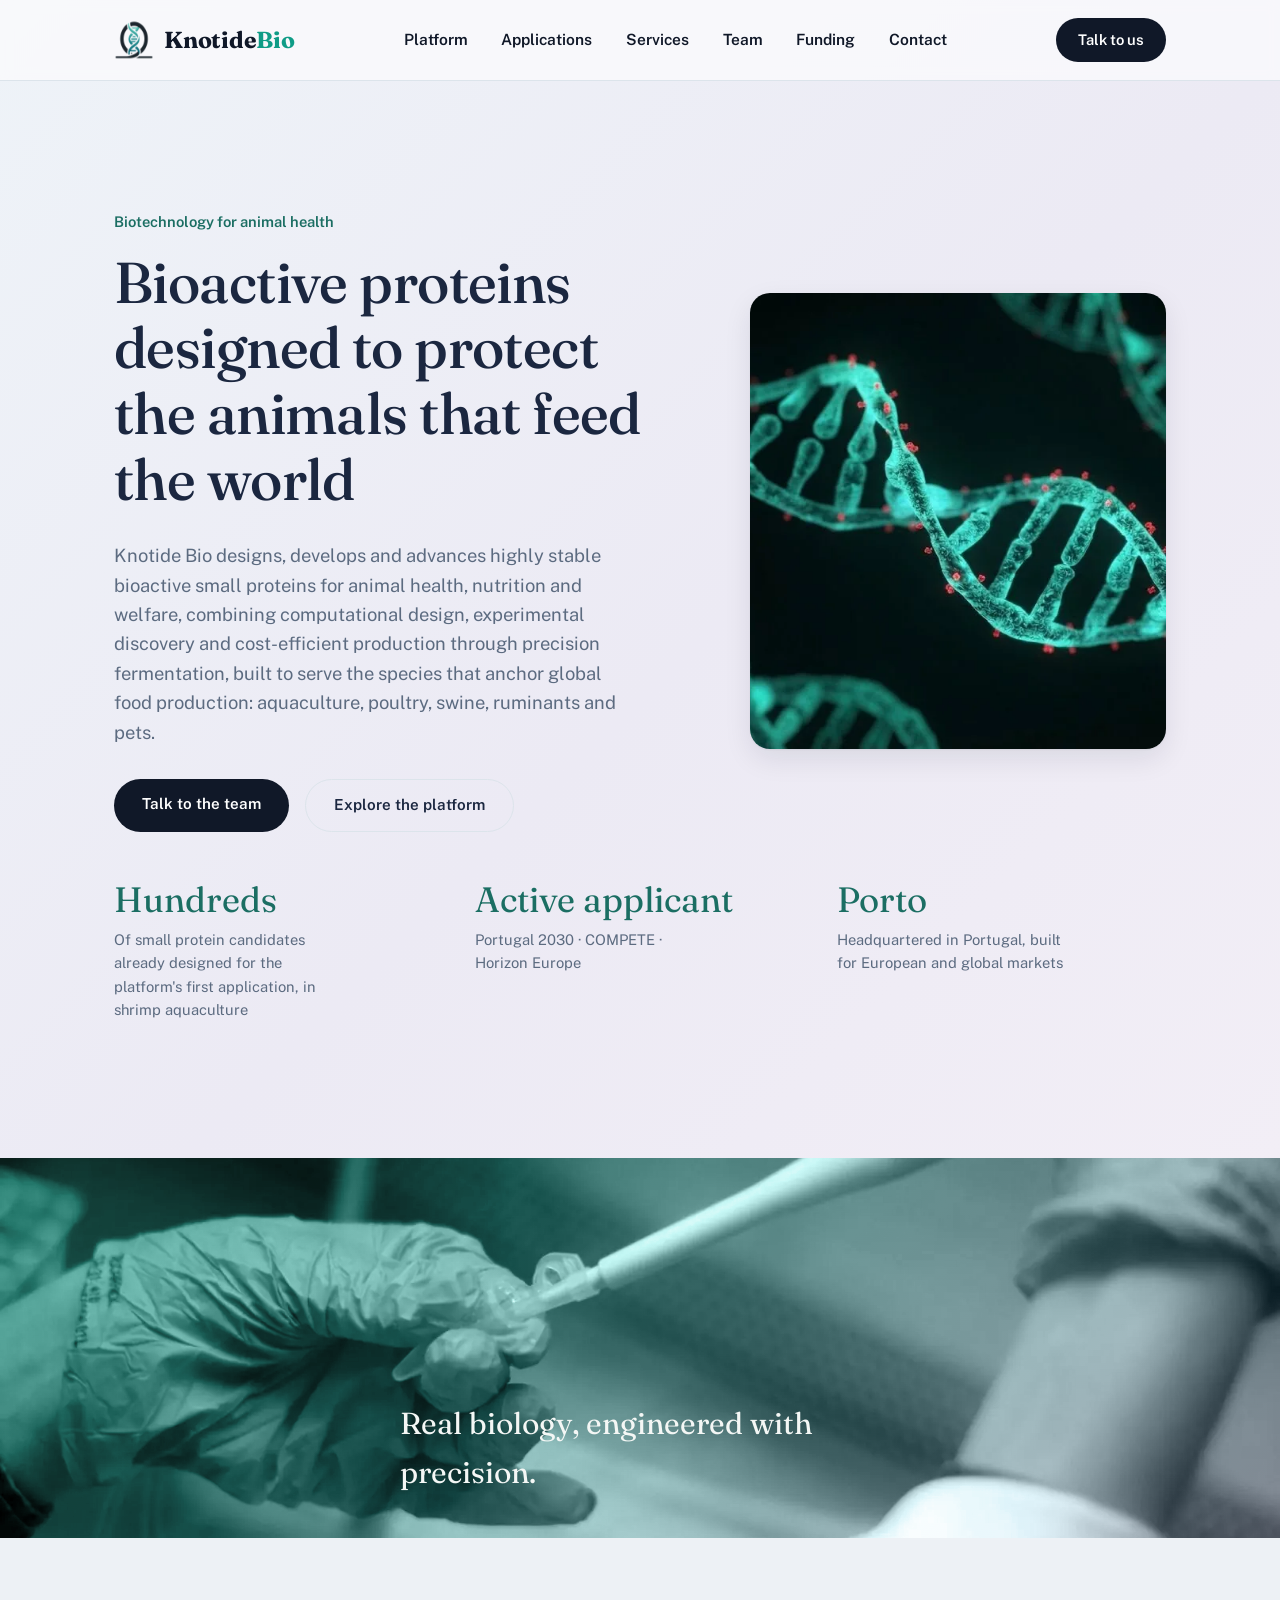
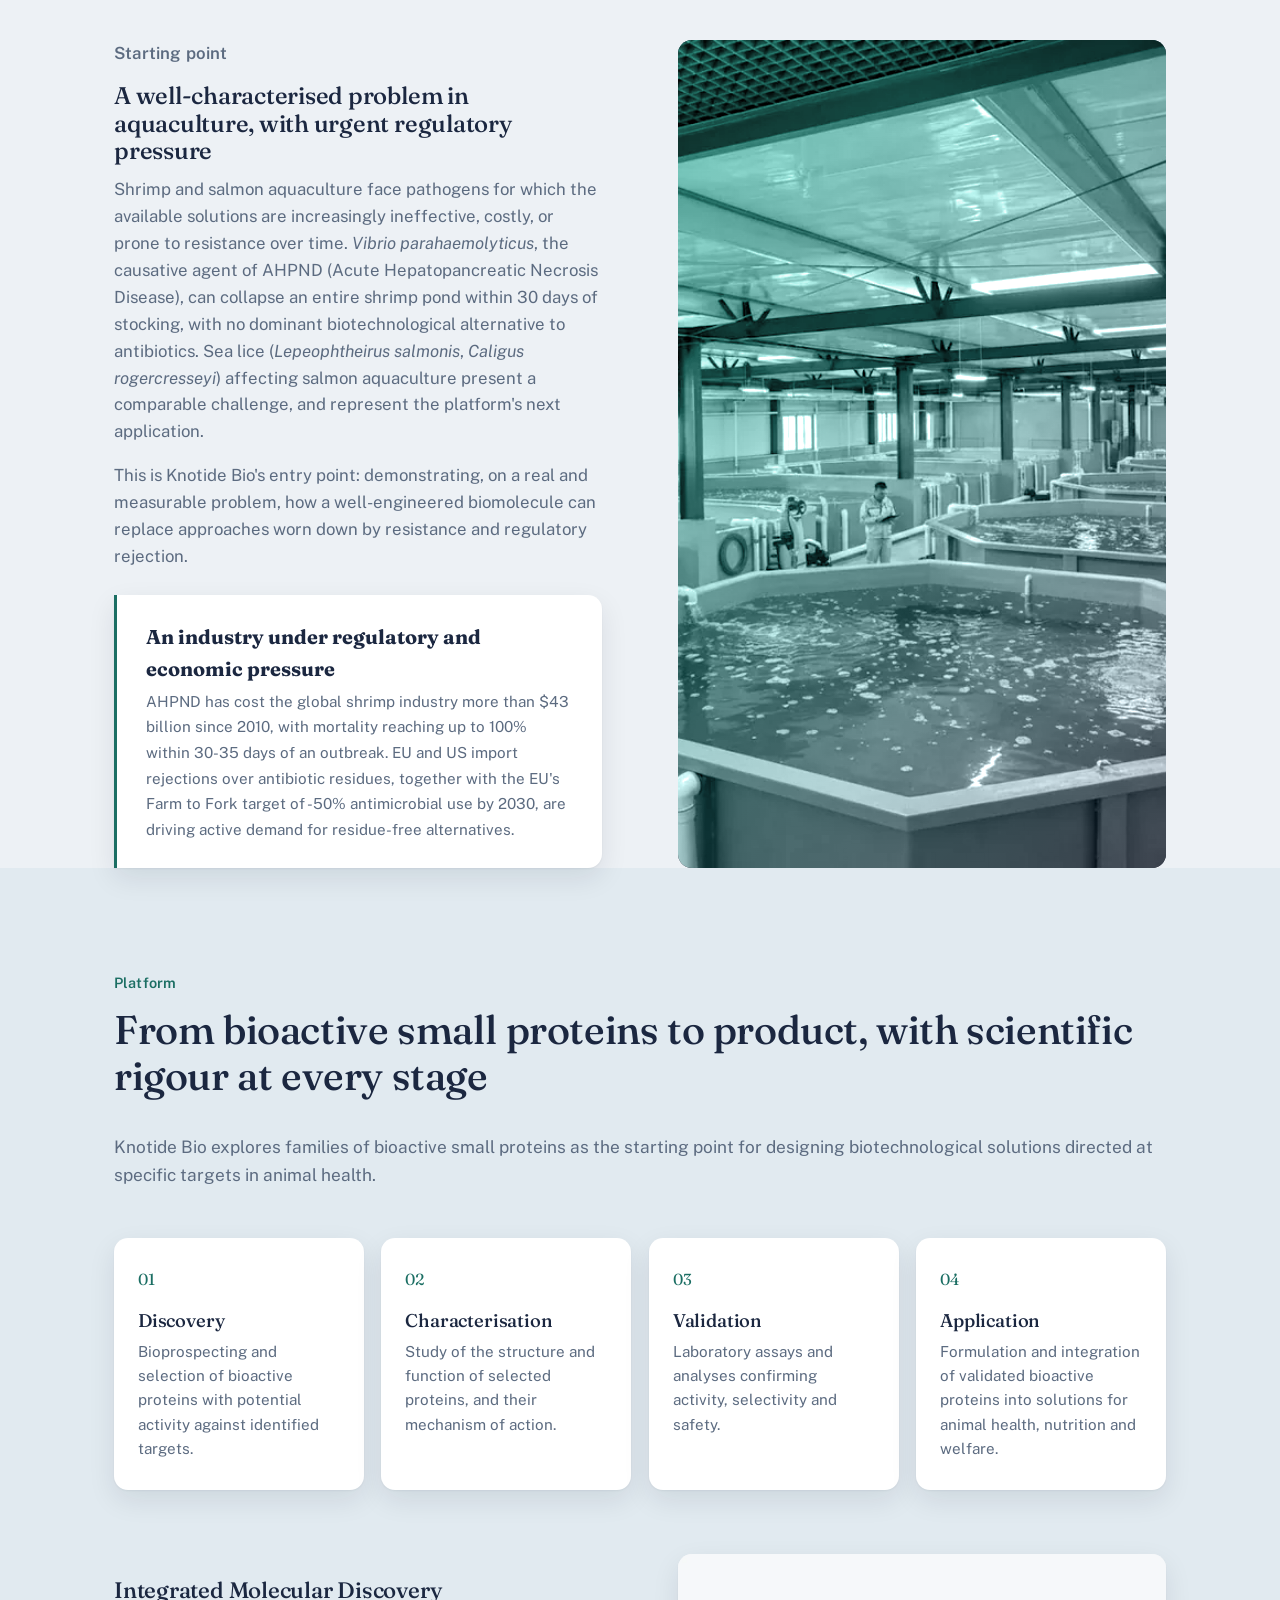
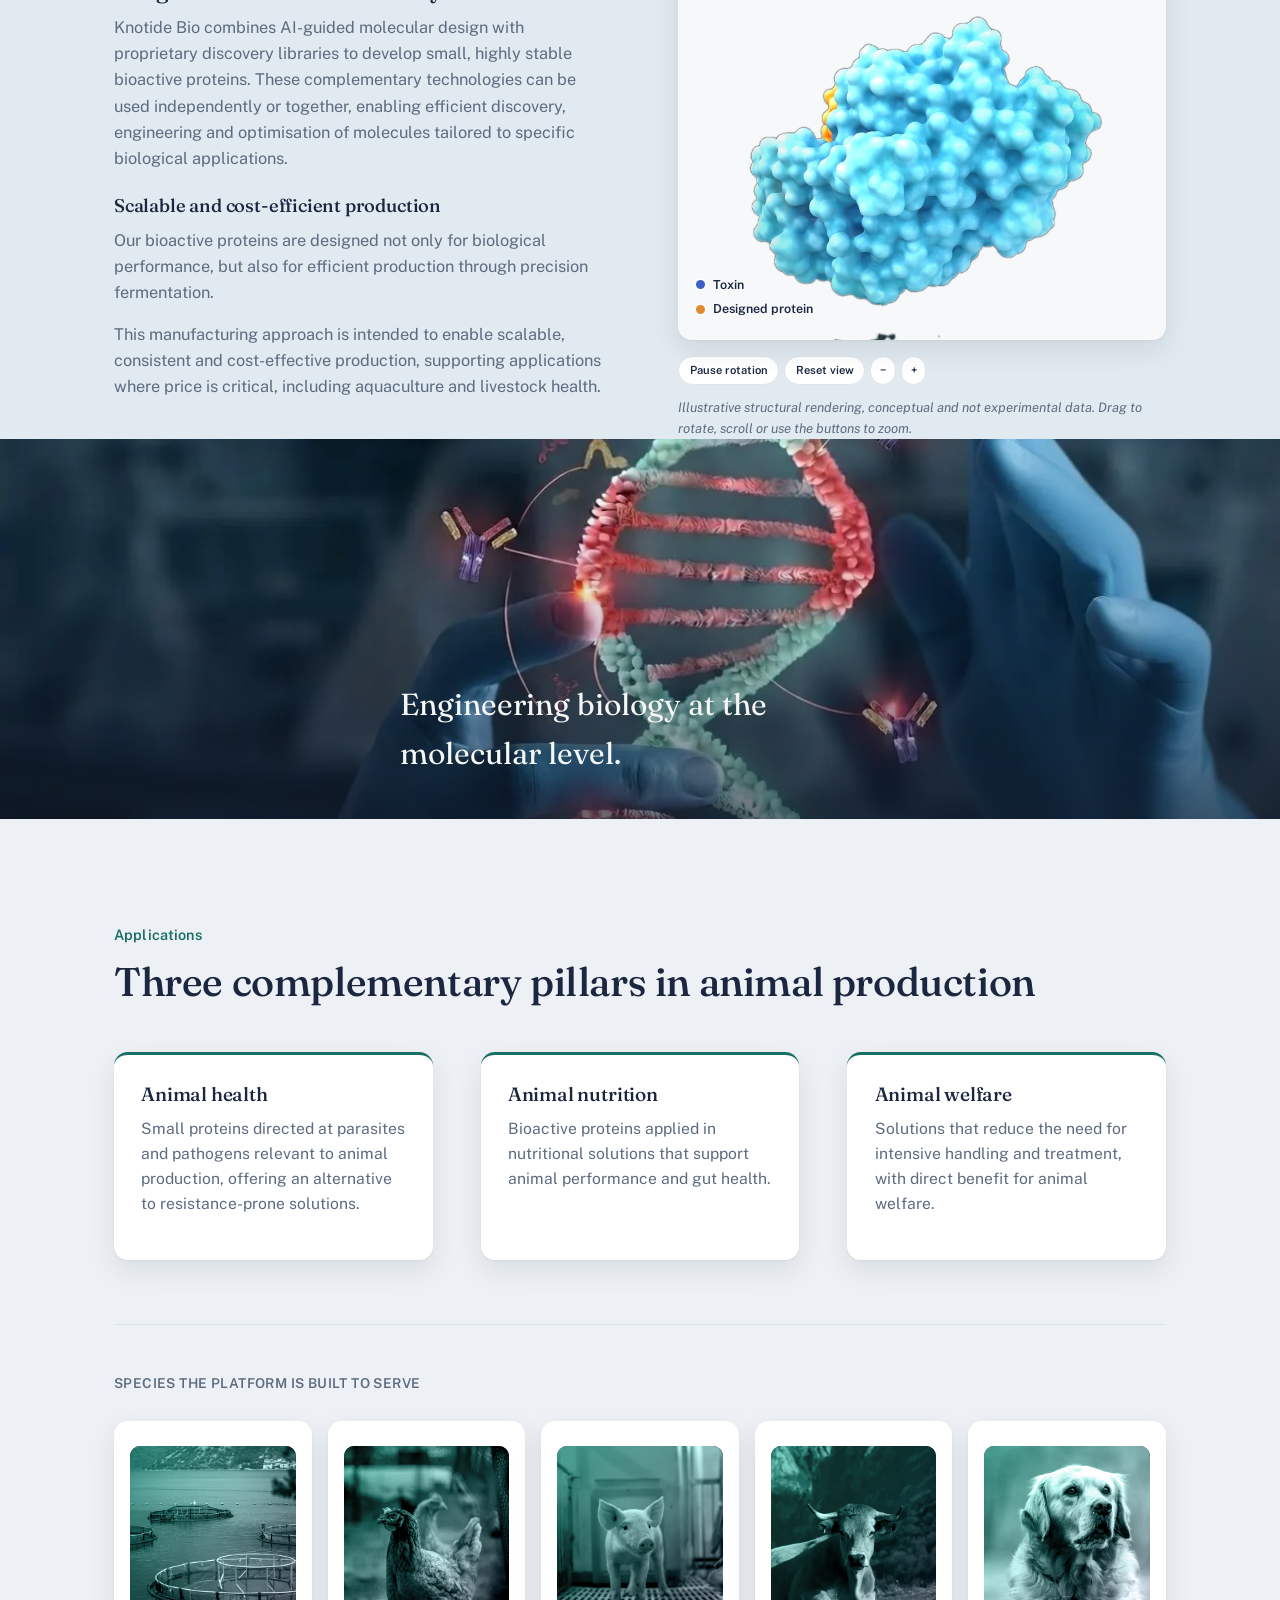
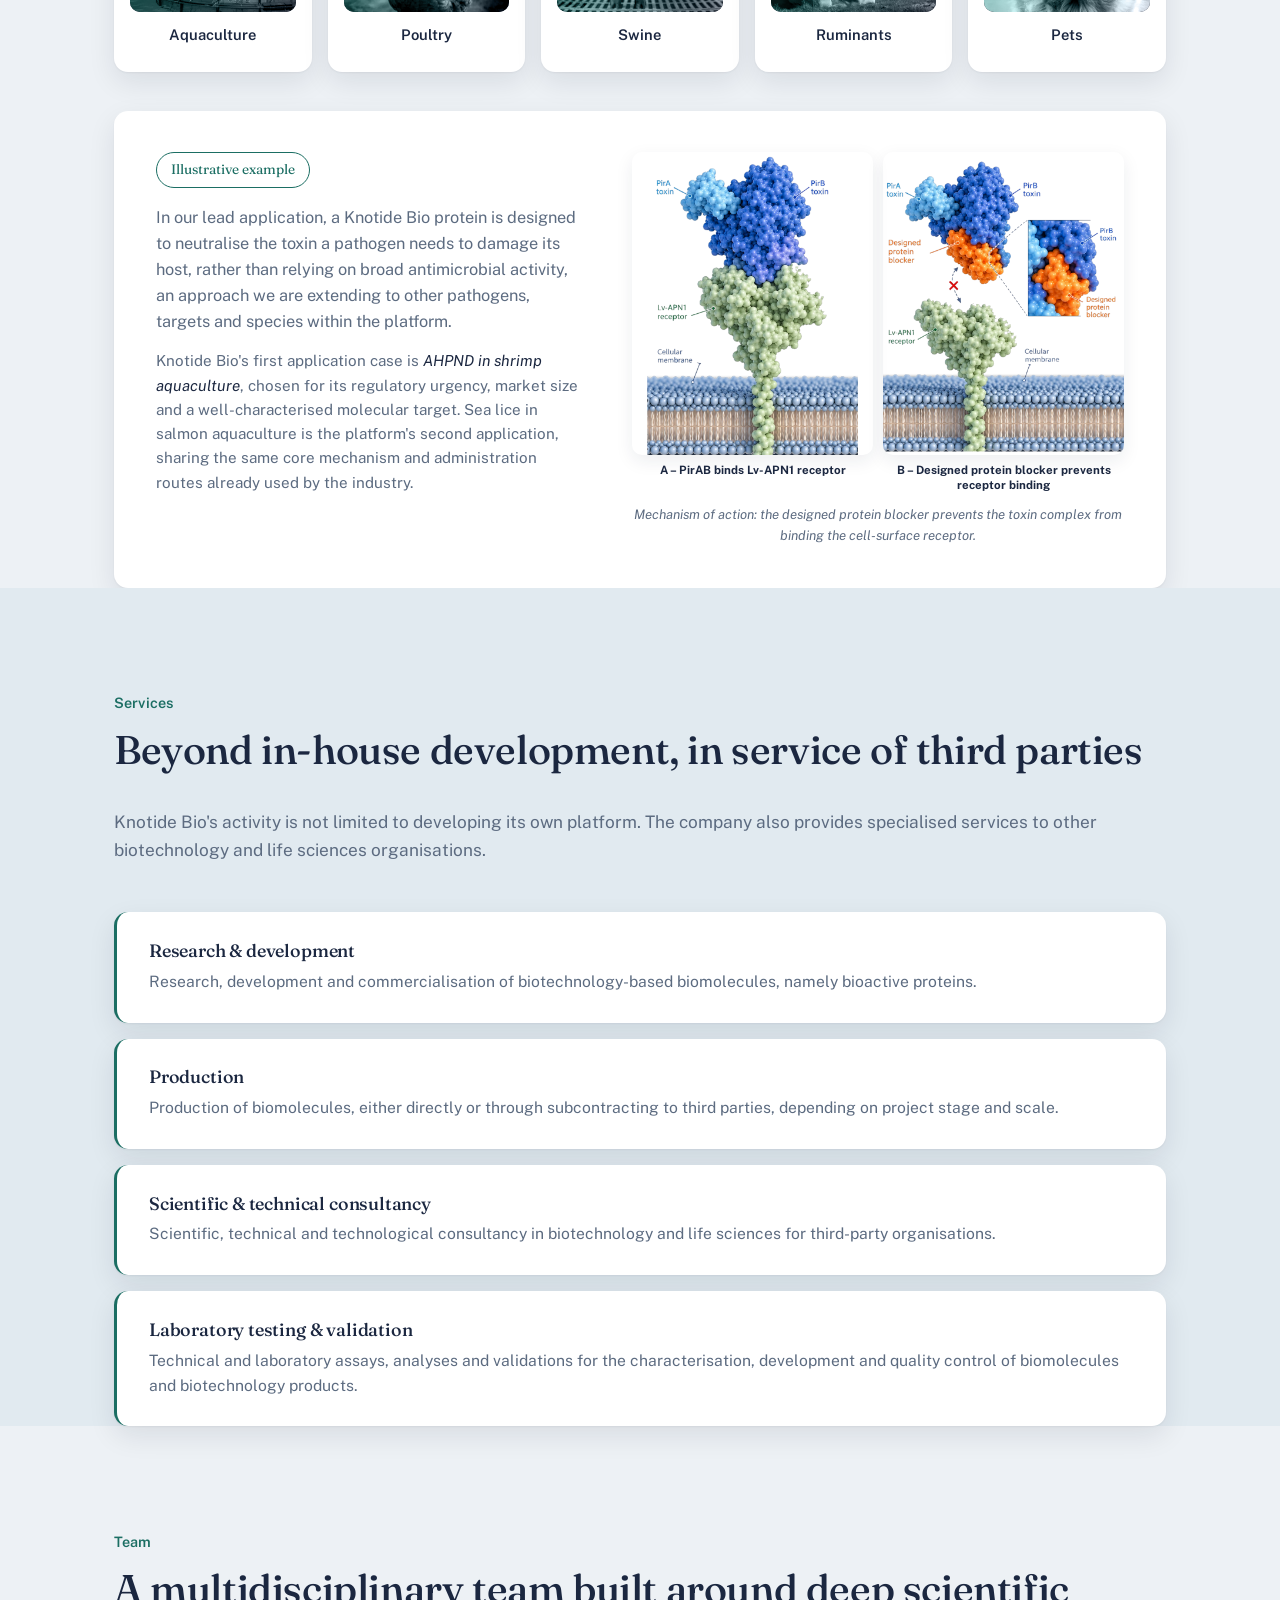
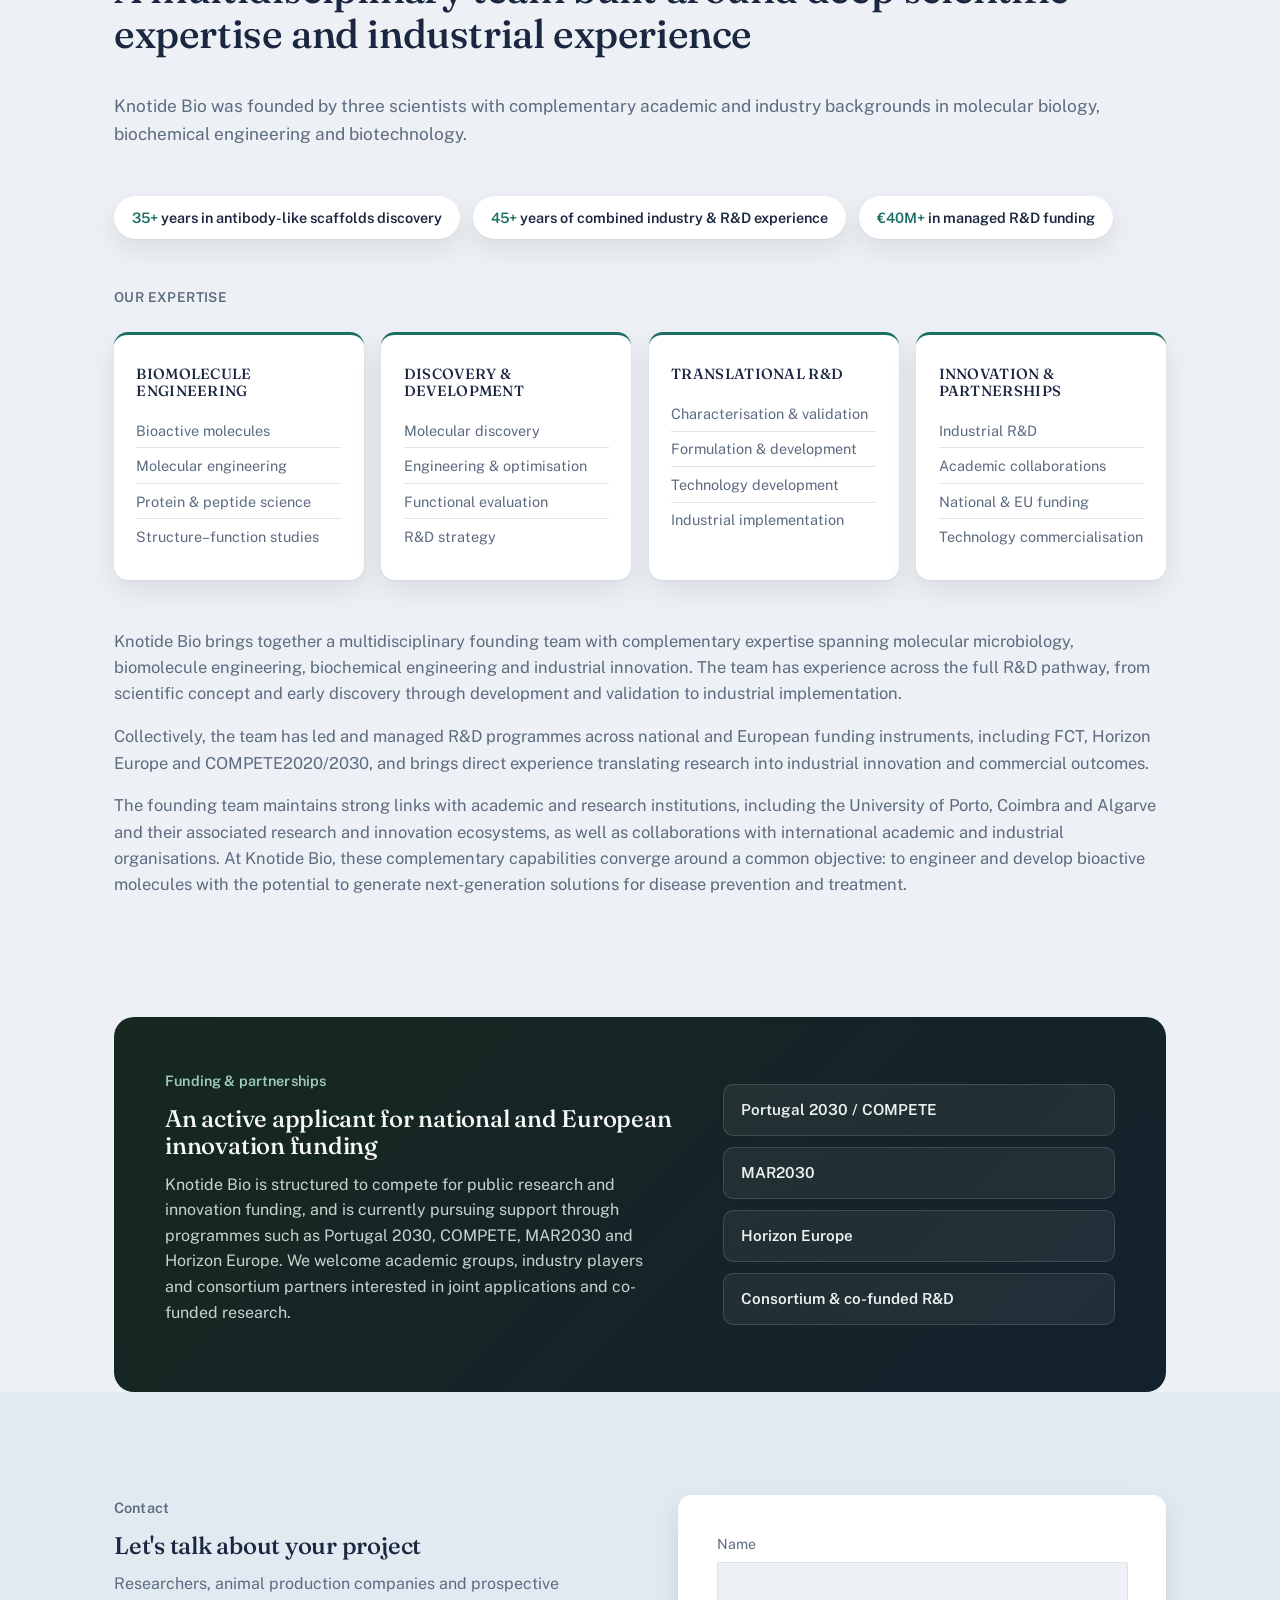
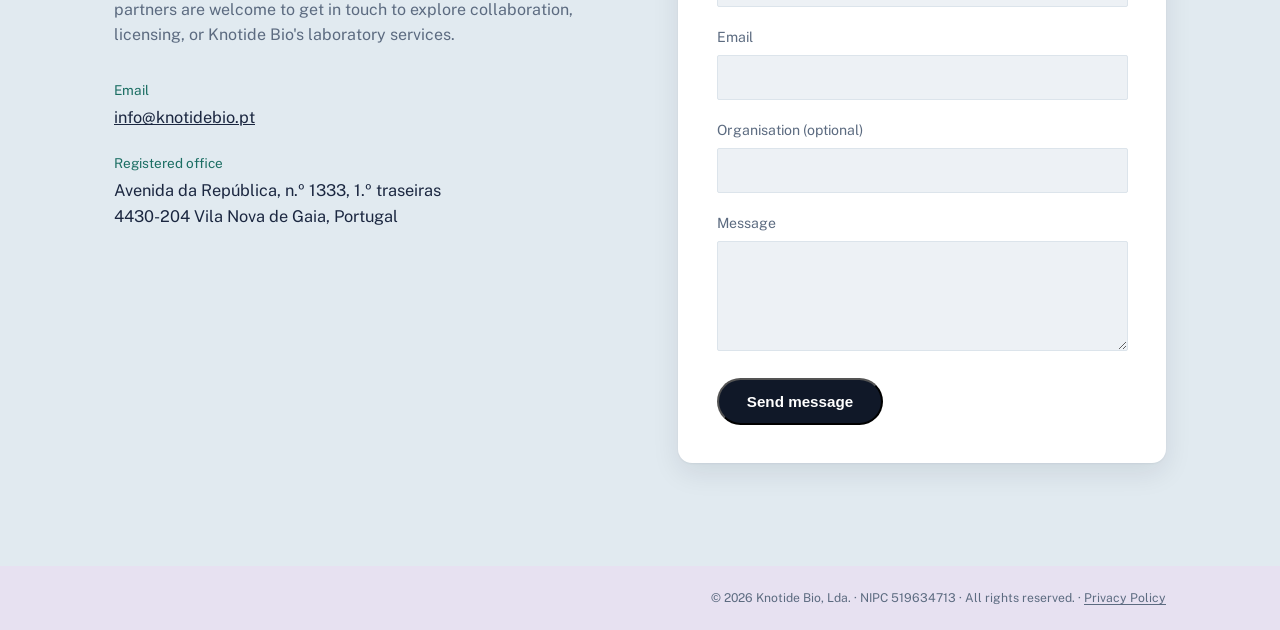
==== commit f26c4699: "Add files via upload" ====
--- a/index.html
+++ b/index.html
@@ -22,6 +22,7 @@
 <link rel="stylesheet" href="styles.css">
 <link rel="icon" type="image/png" href="images/favicon.png">
 <script defer src="https://static.cloudflareinsights.com/beacon.min.js" data-cf-beacon='{"token": "755b970d1c4c4298afe8ad20d472bd40"}'></script>
+<meta name="google-site-verification" content="BYgy9ZrANAp_Kh2d020pt5xaGlkCJ3UhWBXc5ziewjw" />
 </head>
 <body>
 <div class="side-deco side-deco-left" aria-hidden="true"></div>
